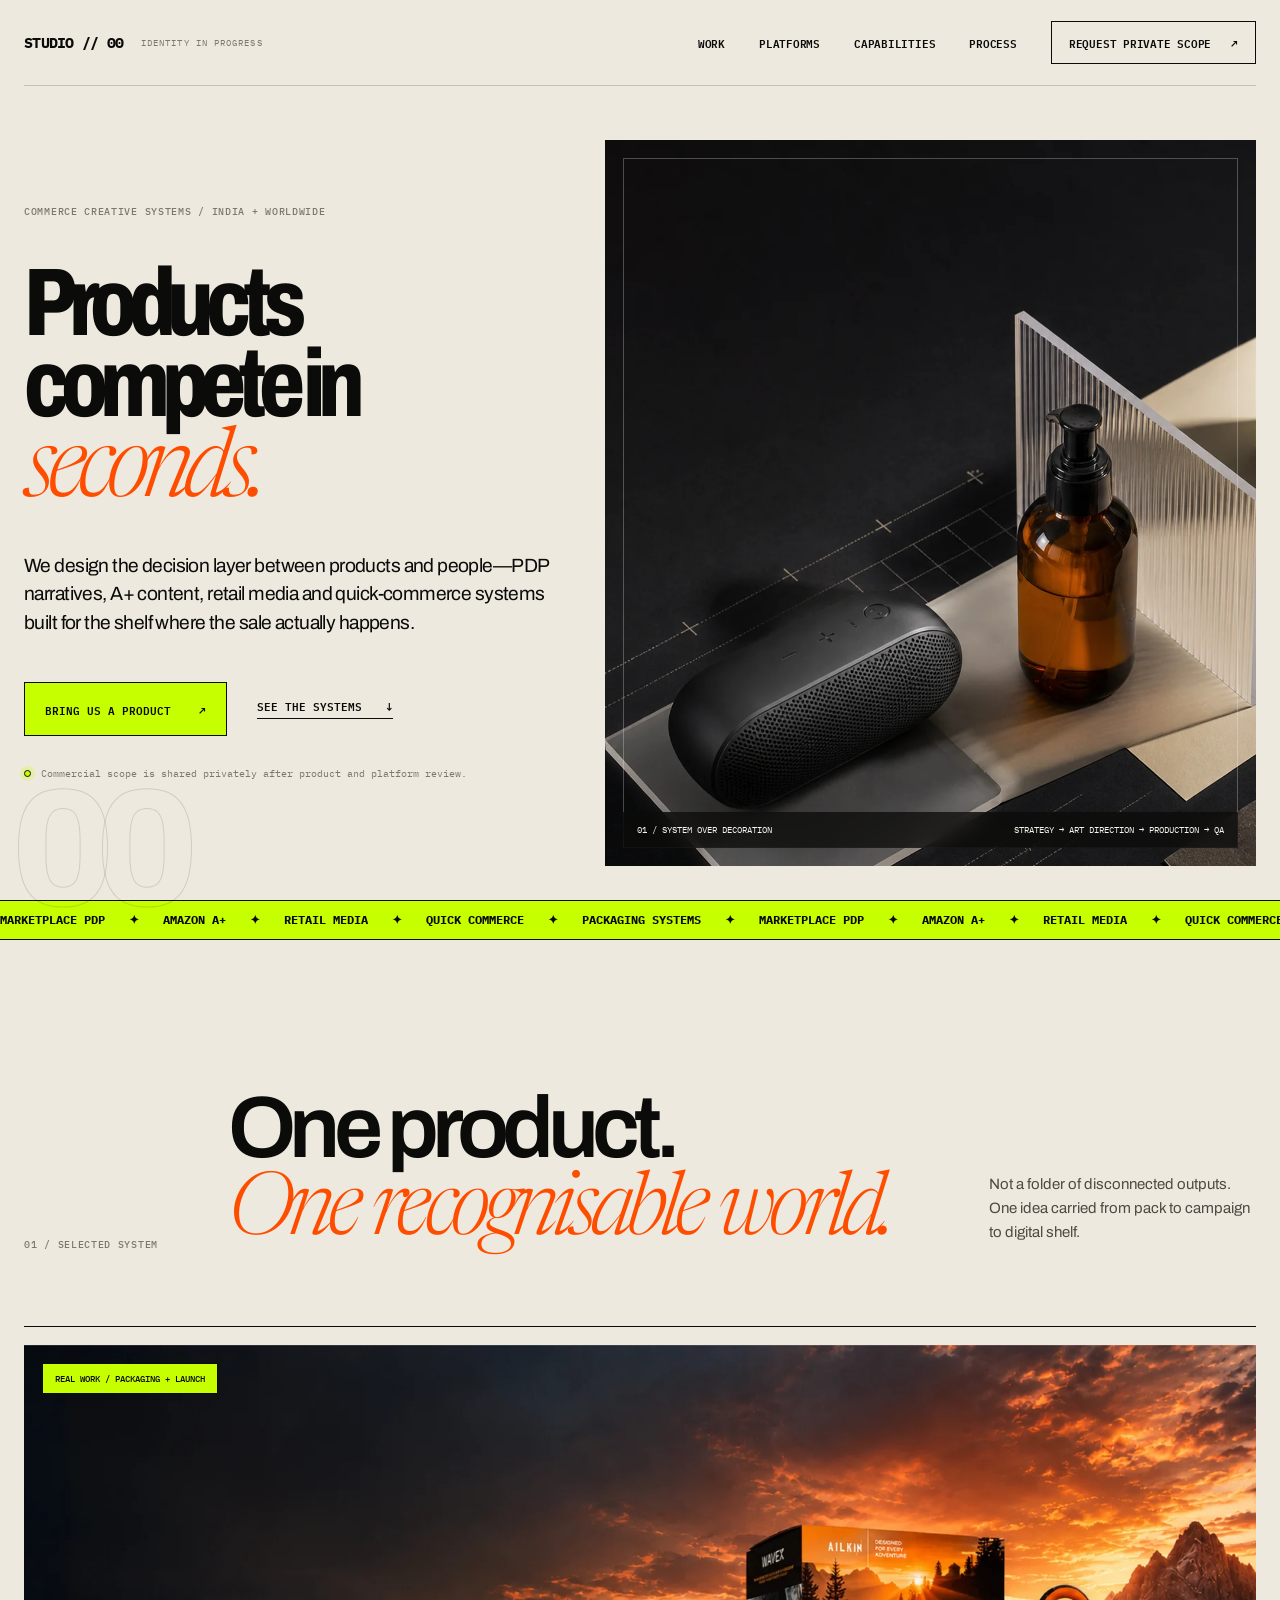
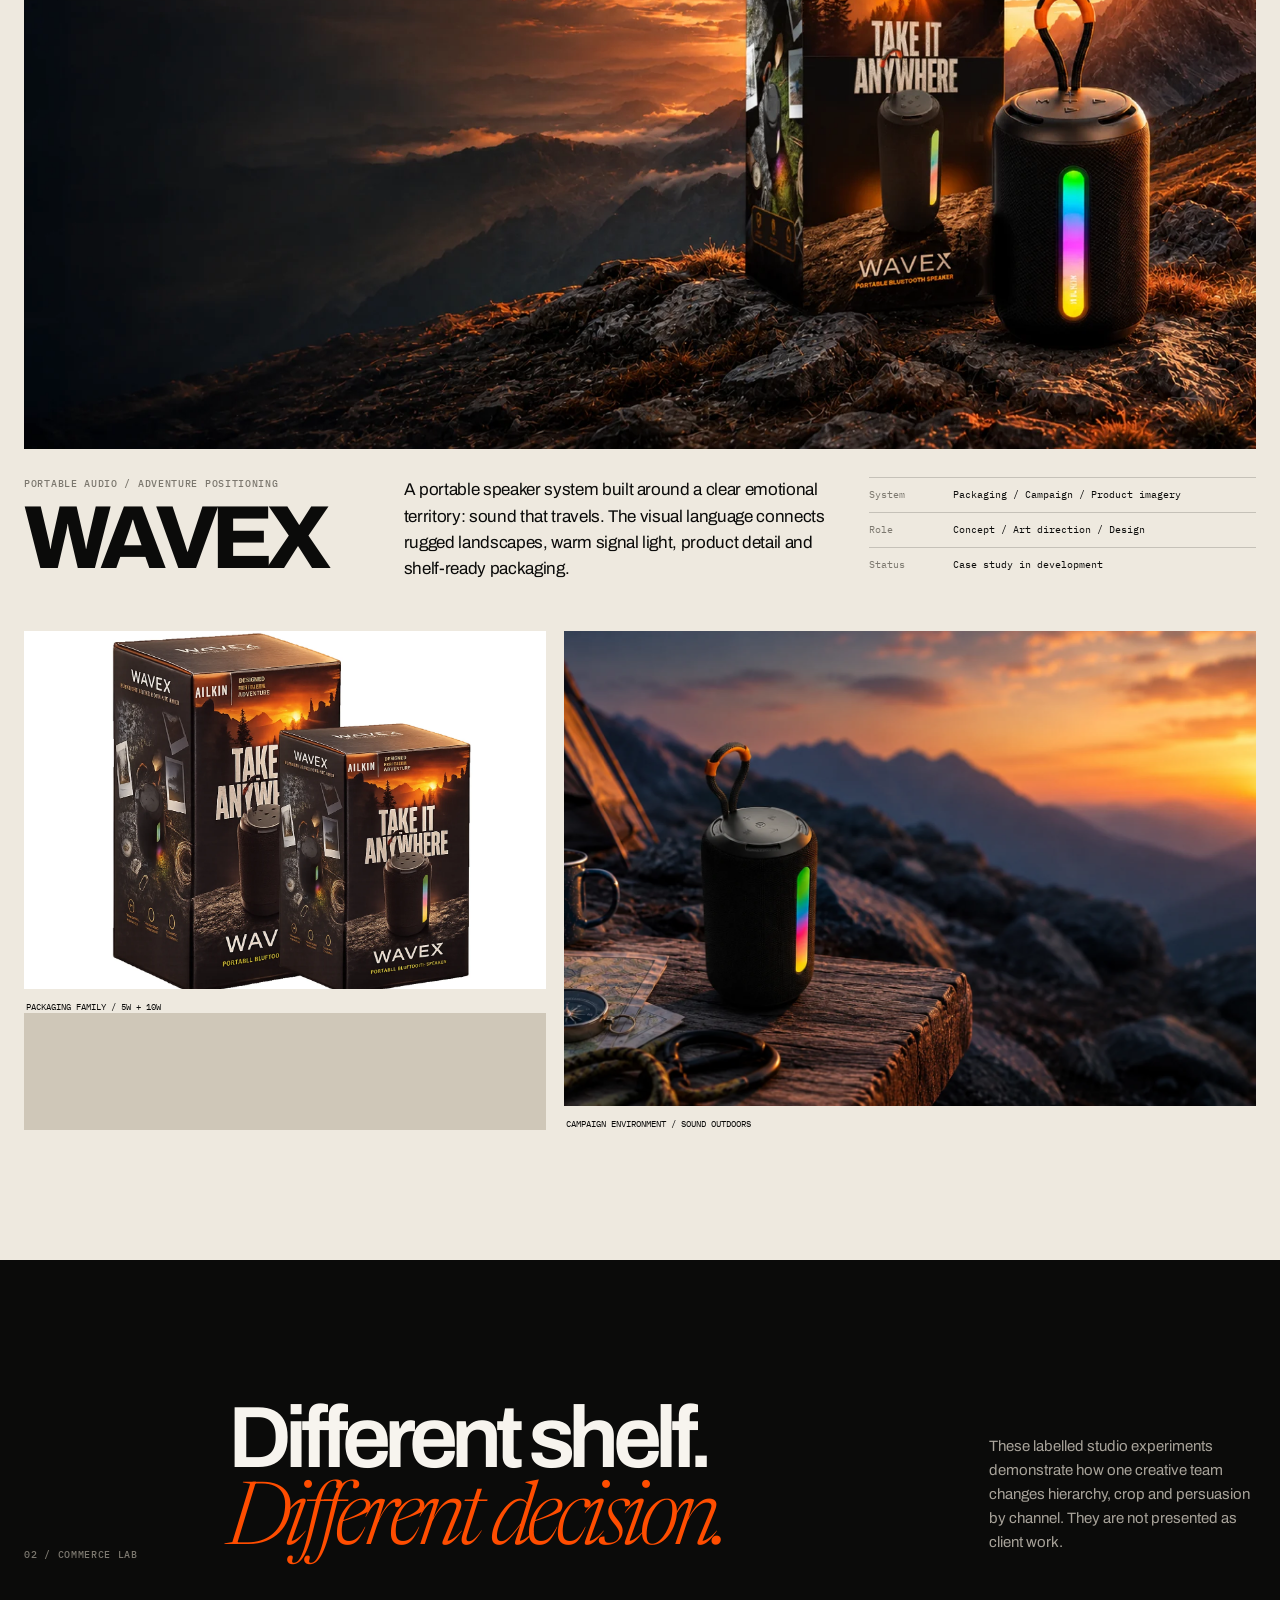
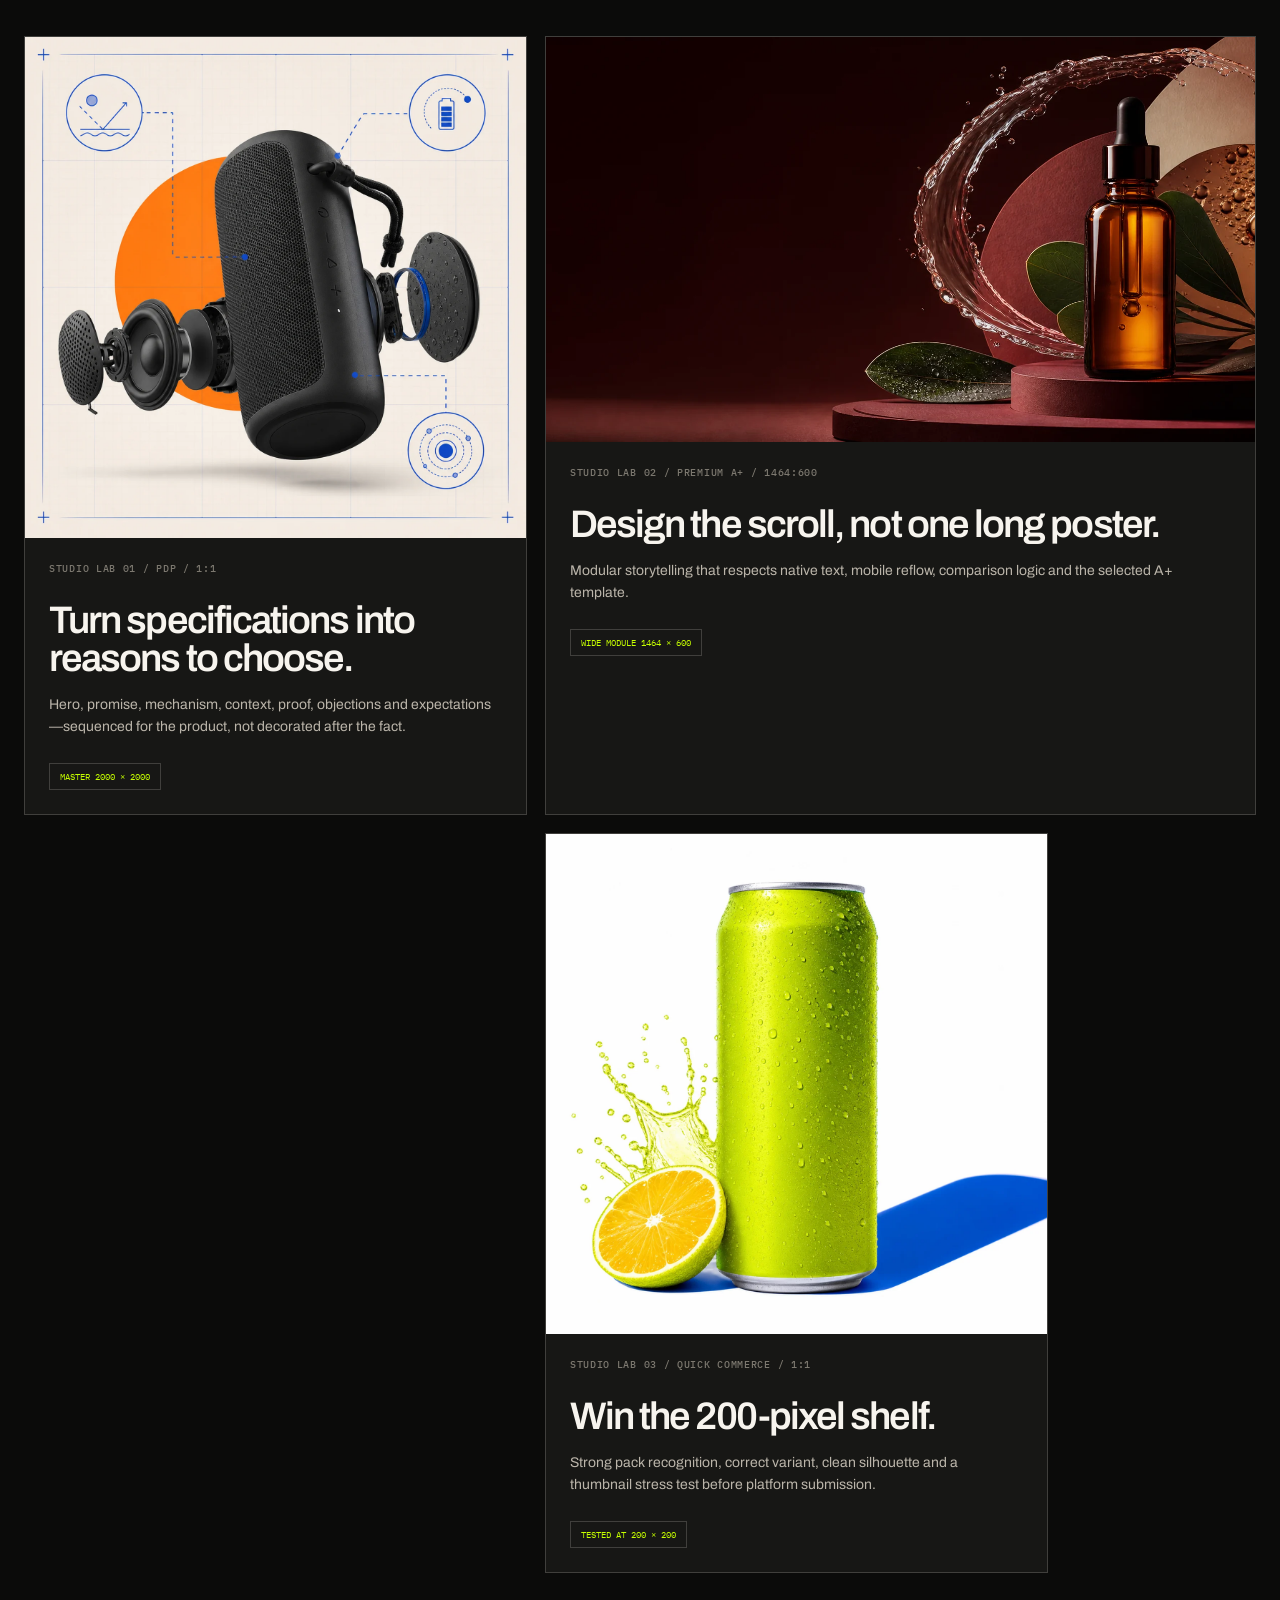
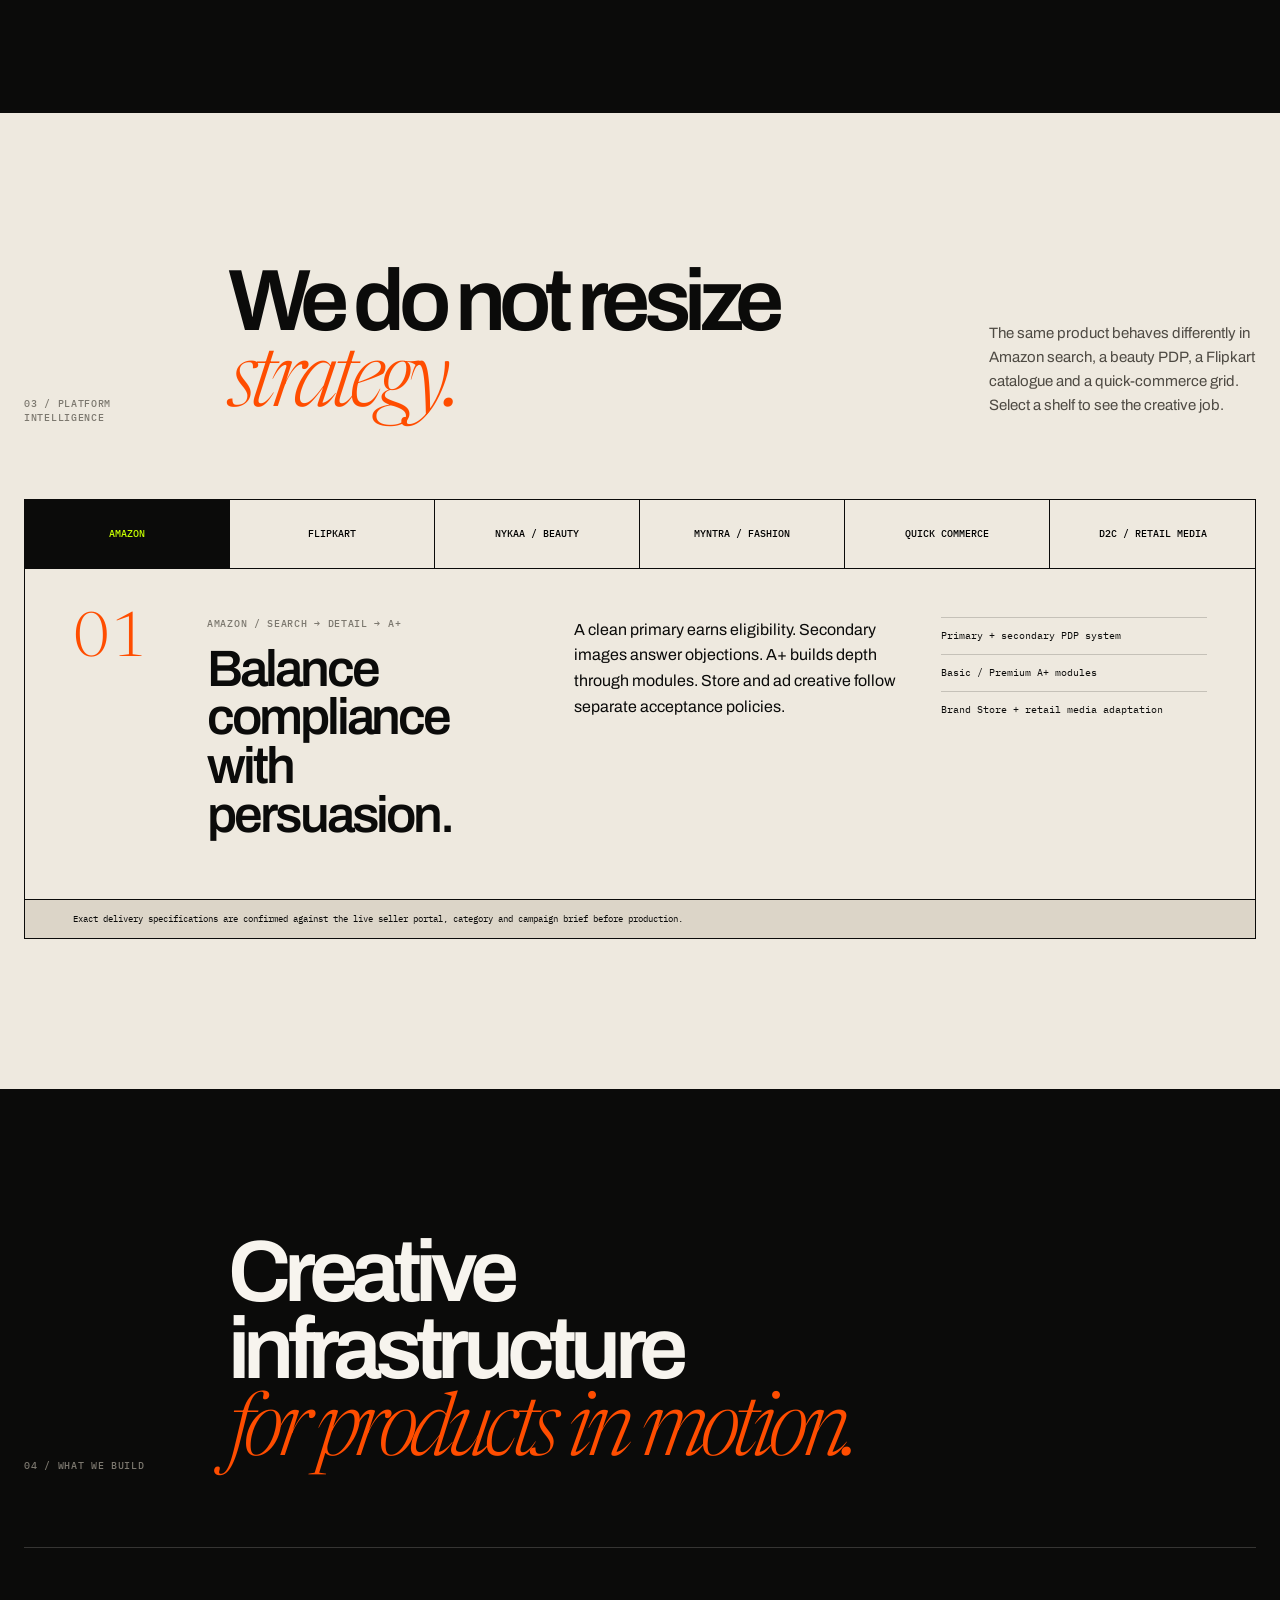
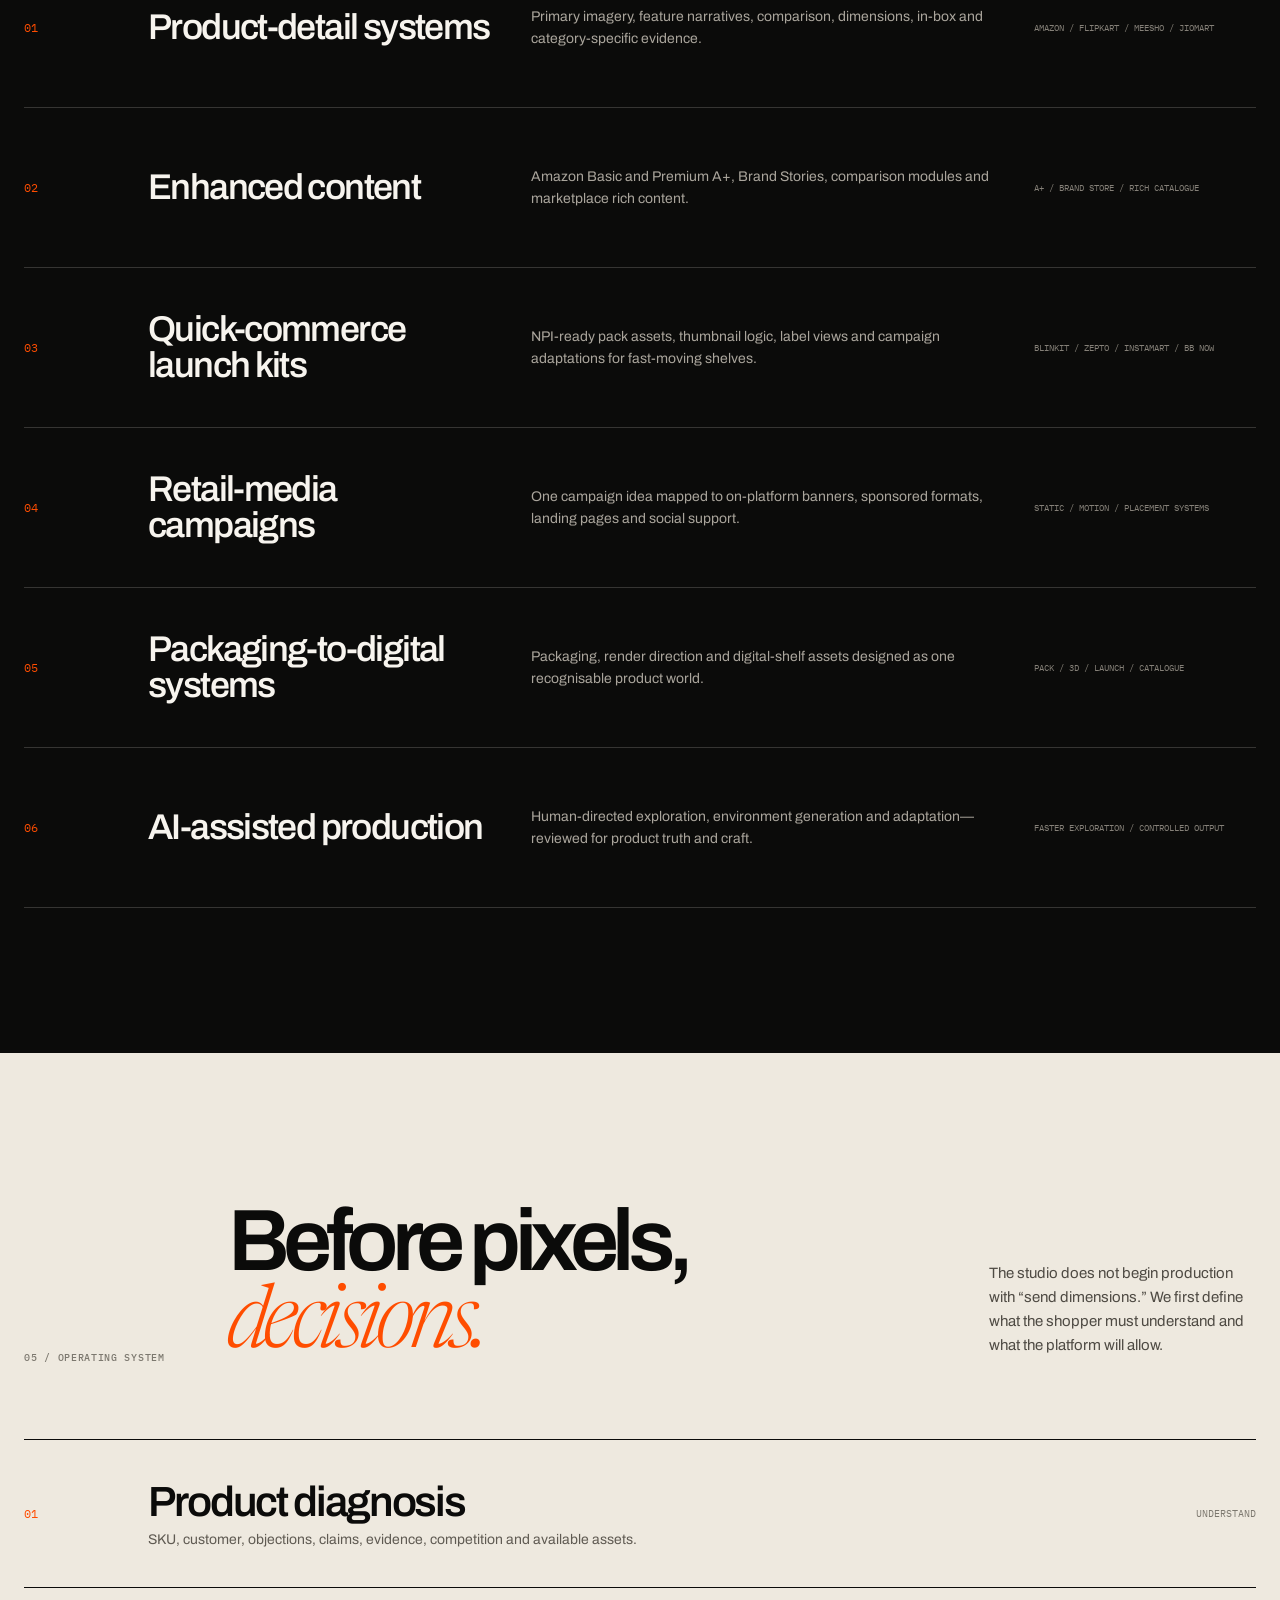
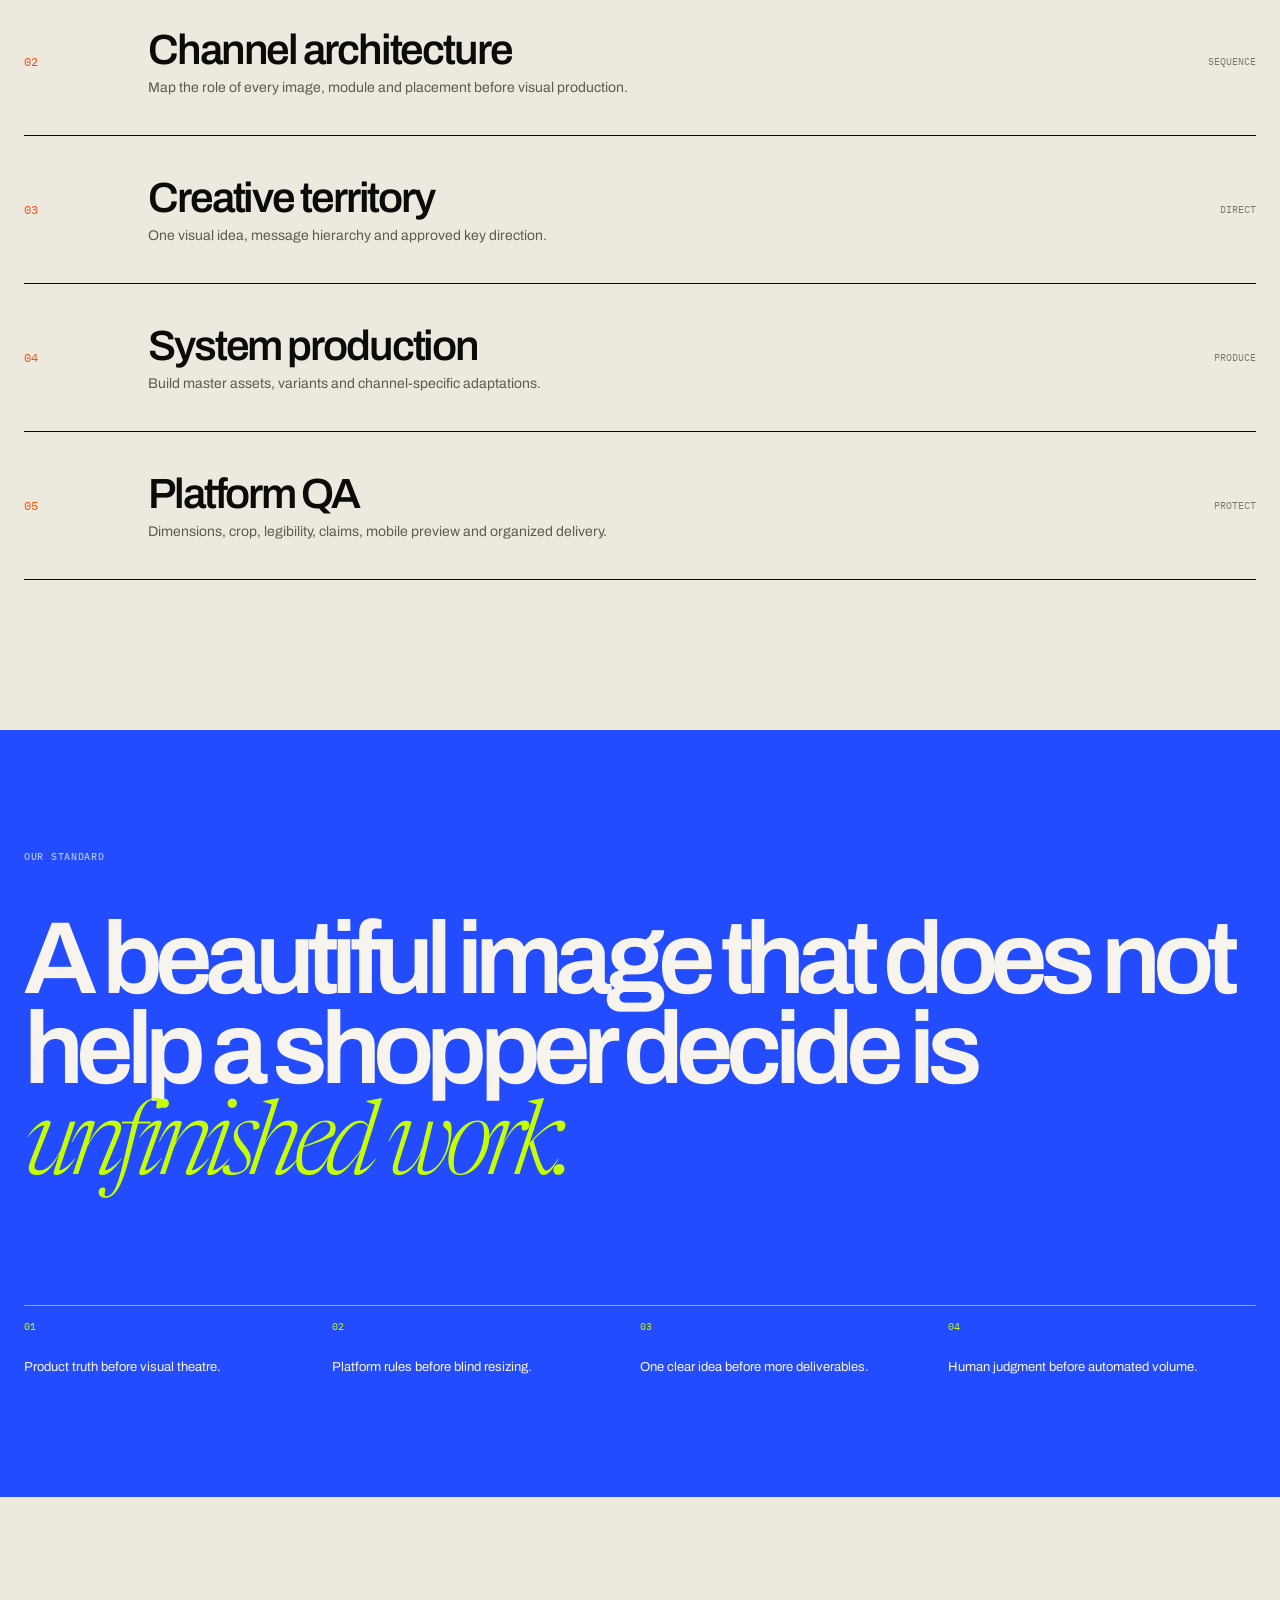
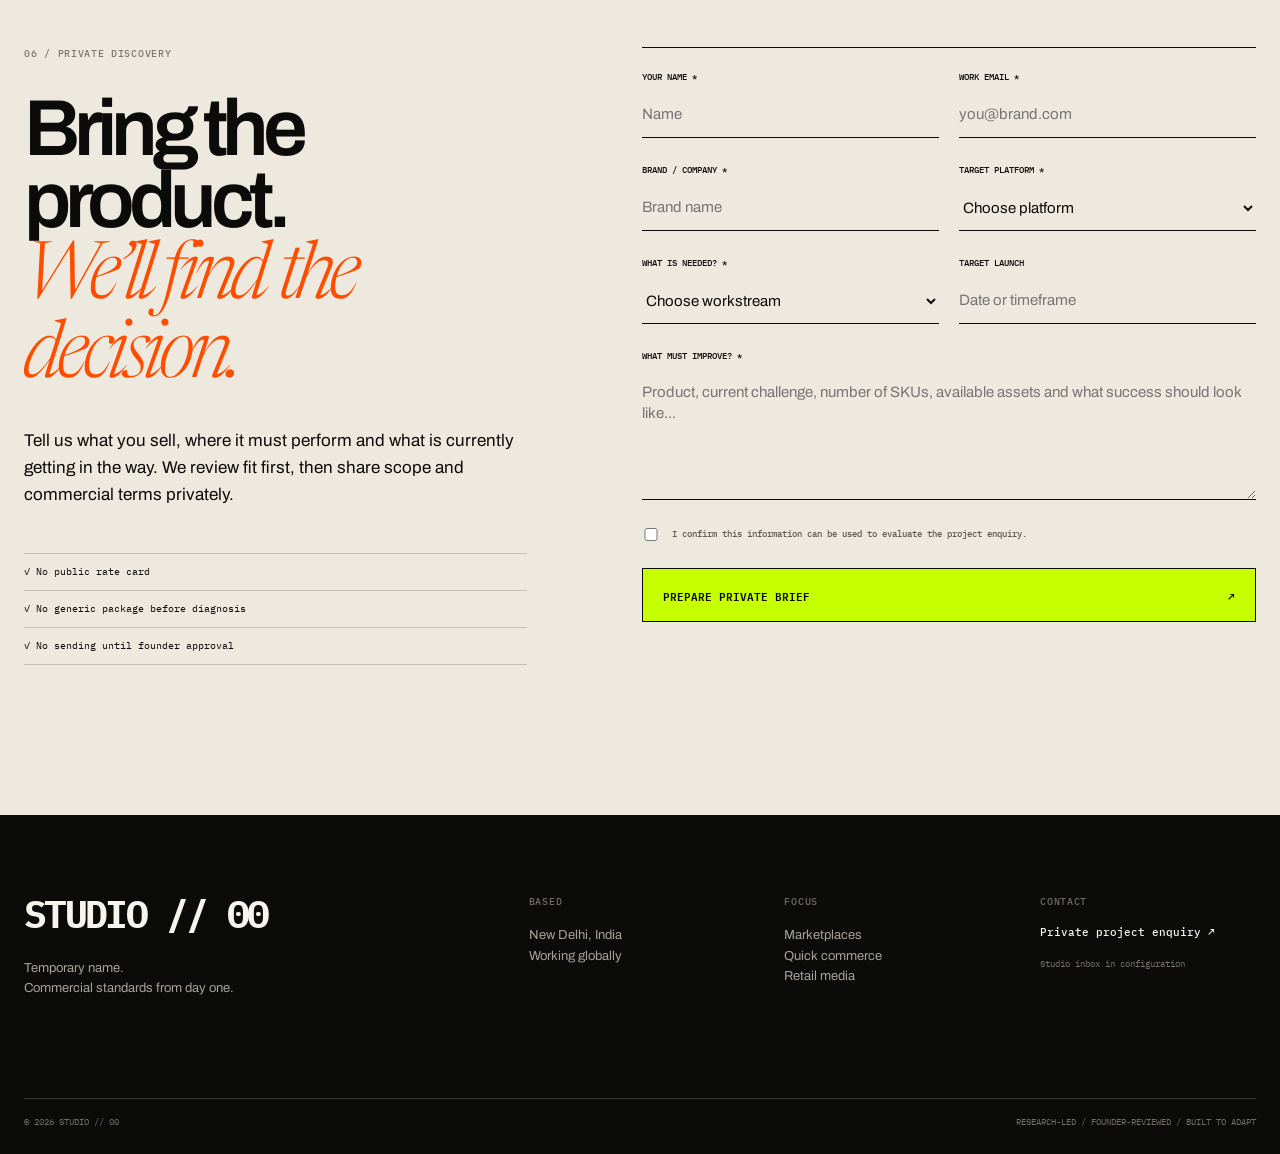
==== studio/index.html @ beda636c "Publish commerce creative studio website" ====
<!doctype html>
<html lang="en">
<head>
  <meta charset="utf-8">
  <meta name="viewport" content="width=device-width, initial-scale=1">
  <meta name="description" content="Commerce creative systems for marketplaces, enhanced content, retail media and quick commerce.">
  <meta name="theme-color" content="#0b0b0a">
  <title>STUDIO // 00 — Commerce Creative Systems</title>
  <link rel="preconnect" href="https://fonts.googleapis.com">
  <link rel="preconnect" href="https://fonts.gstatic.com" crossorigin>
  <link href="https://fonts.googleapis.com/css2?family=Archivo:wdth,wght@75..125,300..900&family=IBM+Plex+Mono:wght@400;500&family=Newsreader:opsz,wght@6..72,300;6..72,400&display=swap" rel="stylesheet">
  <link rel="stylesheet" href="styles.css">
</head>
<body>
  <div class="progress" aria-hidden="true"><span></span></div>

  <header class="site-header">
    <a class="wordmark" href="#top" aria-label="Studio home">
      <strong data-studio-name>STUDIO // 00</strong>
      <span>Identity in progress</span>
    </a>
    <button class="menu-button" type="button" aria-expanded="false" aria-controls="primary-nav">
      <span></span><span></span><span class="sr-only">Menu</span>
    </button>
    <nav id="primary-nav" aria-label="Primary navigation">
      <a href="#work">Work</a>
      <a href="#platforms">Platforms</a>
      <a href="#capabilities">Capabilities</a>
      <a href="#process">Process</a>
      <a class="nav-cta" href="#start">Request private scope <span>↗</span></a>
    </nav>
  </header>

  <main id="top">
    <section class="hero">
      <div class="hero-copy">
        <p class="micro-label">Commerce creative systems / India + worldwide</p>
        <h1>Products compete in <em>seconds.</em></h1>
        <p class="hero-deck">We design the decision layer between products and people—PDP narratives, A+ content, retail media and quick-commerce systems built for the shelf where the sale actually happens.</p>
        <div class="hero-actions">
          <a class="button button-signal" href="#start">Bring us a product <span>↗</span></a>
          <a class="text-link" href="#work">See the systems <span>↓</span></a>
        </div>
        <p class="confidential-note"><span></span> Commercial scope is shared privately after product and platform review.</p>
      </div>
      <figure class="hero-visual" data-slot="hero-system">
        <img src="assets/hero-system.webp" alt="An editorial arrangement of consumer products representing cross-platform commerce creative" width="1920" height="1228">
        <figcaption>
          <span>01 / System over decoration</span>
          <span>Strategy → Art direction → Production → QA</span>
        </figcaption>
      </figure>
      <div class="hero-index" aria-hidden="true">00</div>
    </section>

    <section class="signal-strip" aria-label="Studio capabilities">
      <div>
        <span>Marketplace PDP</span><i>✦</i><span>Amazon A+</span><i>✦</i><span>Retail media</span><i>✦</i><span>Quick commerce</span><i>✦</i><span>Packaging systems</span><i>✦</i>
        <span>Marketplace PDP</span><i>✦</i><span>Amazon A+</span><i>✦</i><span>Retail media</span><i>✦</i><span>Quick commerce</span><i>✦</i><span>Packaging systems</span><i>✦</i>
      </div>
    </section>

    <section id="work" class="section work-section">
      <div class="section-intro reveal">
        <p class="micro-label">01 / Selected system</p>
        <h2>One product.<br><em>One recognisable world.</em></h2>
        <p>Not a folder of disconnected outputs. One idea carried from pack to campaign to digital shelf.</p>
      </div>

      <article class="case-study reveal">
        <div class="case-lead">
          <img src="assets/wavex-campaign.webp" alt="WAVEX portable speaker campaign set in a dramatic outdoor landscape" width="1800" height="1013">
          <div class="case-badge">Real work / Packaging + launch</div>
        </div>
        <div class="case-copy">
          <div>
            <p class="micro-label">Portable audio / Adventure positioning</p>
            <h3>WAVEX</h3>
          </div>
          <p>A portable speaker system built around a clear emotional territory: sound that travels. The visual language connects rugged landscapes, warm signal light, product detail and shelf-ready packaging.</p>
          <dl>
            <div><dt>System</dt><dd>Packaging / Campaign / Product imagery</dd></div>
            <div><dt>Role</dt><dd>Concept / Art direction / Design</dd></div>
            <div><dt>Status</dt><dd>Case study in development</dd></div>
          </dl>
        </div>
        <div class="case-grid">
          <figure><img src="assets/wavex-packaging.webp" alt="Two WAVEX portable speaker packaging variants" width="1600" height="1155"><figcaption>Packaging family / 5W + 10W</figcaption></figure>
          <figure><img src="assets/wavex-lifestyle.webp" alt="WAVEX portable speaker in an outdoor evening setting" width="1800" height="1013"><figcaption>Campaign environment / sound outdoors</figcaption></figure>
        </div>
      </article>
    </section>

    <section class="lab-section">
      <div class="section-intro reveal">
        <p class="micro-label">02 / Commerce lab</p>
        <h2>Different shelf.<br><em>Different decision.</em></h2>
        <p>These labelled studio experiments demonstrate how one creative team changes hierarchy, crop and persuasion by channel. They are not presented as client work.</p>
      </div>
      <div class="lab-grid">
        <article class="lab-card lab-pdp reveal">
          <div class="lab-image"><img src="assets/pdp-speaker-square.webp" alt="Studio experiment showing a square technical PDP image for a portable speaker" width="1400" height="1400"></div>
          <div class="lab-copy">
            <p class="micro-label">Studio lab 01 / PDP / 1:1</p>
            <h3>Turn specifications into reasons to choose.</h3>
            <p>Hero, promise, mechanism, context, proof, objections and expectations—sequenced for the product, not decorated after the fact.</p>
            <span class="spec-chip">Master 2000 × 2000</span>
          </div>
        </article>
        <article class="lab-card lab-aplus reveal">
          <div class="lab-image"><img src="assets/aplus-beauty-wide.webp" alt="Studio experiment showing a wide beauty image for Amazon Premium A+ content" width="1952" height="800"></div>
          <div class="lab-copy">
            <p class="micro-label">Studio lab 02 / Premium A+ / 1464:600</p>
            <h3>Design the scroll, not one long poster.</h3>
            <p>Modular storytelling that respects native text, mobile reflow, comparison logic and the selected A+ template.</p>
            <span class="spec-chip">Wide module 1464 × 600</span>
          </div>
        </article>
        <article class="lab-card lab-qcom reveal">
          <div class="lab-image"><img src="assets/qcommerce-can-square.webp" alt="Studio experiment showing a highly legible quick-commerce beverage thumbnail" width="1400" height="1400"></div>
          <div class="lab-copy">
            <p class="micro-label">Studio lab 03 / Quick commerce / 1:1</p>
            <h3>Win the 200-pixel shelf.</h3>
            <p>Strong pack recognition, correct variant, clean silhouette and a thumbnail stress test before platform submission.</p>
            <span class="spec-chip">Tested at 200 × 200</span>
          </div>
        </article>
      </div>
    </section>

    <section id="platforms" class="platform-section section">
      <div class="section-intro reveal">
        <p class="micro-label">03 / Platform intelligence</p>
        <h2>We do not resize<br><em>strategy.</em></h2>
        <p>The same product behaves differently in Amazon search, a beauty PDP, a Flipkart catalogue and a quick-commerce grid. Select a shelf to see the creative job.</p>
      </div>
      <div class="platform-console reveal">
        <div class="platform-tabs" role="tablist" aria-label="Commerce platforms">
          <button class="active" type="button" role="tab" aria-selected="true" data-platform="amazon">Amazon</button>
          <button type="button" role="tab" aria-selected="false" data-platform="flipkart">Flipkart</button>
          <button type="button" role="tab" aria-selected="false" data-platform="beauty">Nykaa / Beauty</button>
          <button type="button" role="tab" aria-selected="false" data-platform="fashion">Myntra / Fashion</button>
          <button type="button" role="tab" aria-selected="false" data-platform="qcommerce">Quick commerce</button>
          <button type="button" role="tab" aria-selected="false" data-platform="dtc">D2C / Retail media</button>
        </div>
        <div class="platform-panel" role="tabpanel" tabindex="0">
          <p id="platform-index">01</p>
          <div>
            <p class="micro-label" id="platform-label">Amazon / Search → Detail → A+</p>
            <h3 id="platform-title">Balance compliance with persuasion.</h3>
          </div>
          <p id="platform-body">A clean primary earns eligibility. Secondary images answer objections. A+ builds depth through modules. Store and ad creative follow separate acceptance policies.</p>
          <ul id="platform-list">
            <li>Primary + secondary PDP system</li>
            <li>Basic / Premium A+ modules</li>
            <li>Brand Store + retail media adaptation</li>
          </ul>
        </div>
        <p class="verification-note">Exact delivery specifications are confirmed against the live seller portal, category and campaign brief before production.</p>
      </div>
    </section>

    <section id="capabilities" class="capability-section">
      <div class="section-intro light reveal">
        <p class="micro-label">04 / What we build</p>
        <h2>Creative infrastructure<br><em>for products in motion.</em></h2>
      </div>
      <div class="capability-list">
        <article class="reveal"><span>01</span><h3>Product-detail systems</h3><p>Primary imagery, feature narratives, comparison, dimensions, in-box and category-specific evidence.</p><small>Amazon / Flipkart / Meesho / JioMart</small></article>
        <article class="reveal"><span>02</span><h3>Enhanced content</h3><p>Amazon Basic and Premium A+, Brand Stories, comparison modules and marketplace rich content.</p><small>A+ / Brand Store / Rich catalogue</small></article>
        <article class="reveal"><span>03</span><h3>Quick-commerce launch kits</h3><p>NPI-ready pack assets, thumbnail logic, label views and campaign adaptations for fast-moving shelves.</p><small>Blinkit / Zepto / Instamart / BB Now</small></article>
        <article class="reveal"><span>04</span><h3>Retail-media campaigns</h3><p>One campaign idea mapped to on-platform banners, sponsored formats, landing pages and social support.</p><small>Static / Motion / Placement systems</small></article>
        <article class="reveal"><span>05</span><h3>Packaging-to-digital systems</h3><p>Packaging, render direction and digital-shelf assets designed as one recognisable product world.</p><small>Pack / 3D / Launch / Catalogue</small></article>
        <article class="reveal"><span>06</span><h3>AI-assisted production</h3><p>Human-directed exploration, environment generation and adaptation—reviewed for product truth and craft.</p><small>Faster exploration / Controlled output</small></article>
      </div>
    </section>

    <section id="process" class="process-section section">
      <div class="section-intro reveal">
        <p class="micro-label">05 / Operating system</p>
        <h2>Before pixels,<br><em>decisions.</em></h2>
        <p>The studio does not begin production with “send dimensions.” We first define what the shopper must understand and what the platform will allow.</p>
      </div>
      <ol class="process-list">
        <li class="reveal"><span>01</span><div><h3>Product diagnosis</h3><p>SKU, customer, objections, claims, evidence, competition and available assets.</p></div><b>Understand</b></li>
        <li class="reveal"><span>02</span><div><h3>Channel architecture</h3><p>Map the role of every image, module and placement before visual production.</p></div><b>Sequence</b></li>
        <li class="reveal"><span>03</span><div><h3>Creative territory</h3><p>One visual idea, message hierarchy and approved key direction.</p></div><b>Direct</b></li>
        <li class="reveal"><span>04</span><div><h3>System production</h3><p>Build master assets, variants and channel-specific adaptations.</p></div><b>Produce</b></li>
        <li class="reveal"><span>05</span><div><h3>Platform QA</h3><p>Dimensions, crop, legibility, claims, mobile preview and organized delivery.</p></div><b>Protect</b></li>
      </ol>
    </section>

    <section class="point-of-view">
      <p class="micro-label">Our standard</p>
      <blockquote>A beautiful image that does not help a shopper decide is <em>unfinished work.</em></blockquote>
      <div class="principles">
        <p><span>01</span> Product truth before visual theatre.</p>
        <p><span>02</span> Platform rules before blind resizing.</p>
        <p><span>03</span> One clear idea before more deliverables.</p>
        <p><span>04</span> Human judgment before automated volume.</p>
      </div>
    </section>

    <section id="start" class="start-section section">
      <div class="start-copy reveal">
        <p class="micro-label">06 / Private discovery</p>
        <h2>Bring the product.<br><em>We’ll find the decision.</em></h2>
        <p>Tell us what you sell, where it must perform and what is currently getting in the way. We review fit first, then share scope and commercial terms privately.</p>
        <div class="start-meta">
          <span>✓ No public rate card</span>
          <span>✓ No generic package before diagnosis</span>
          <span>✓ No sending until founder approval</span>
        </div>
      </div>
      <form id="project-form" class="project-form reveal">
        <div class="field-pair">
          <label>Your name *<input name="name" type="text" autocomplete="name" required placeholder="Name"></label>
          <label>Work email *<input name="email" type="email" autocomplete="email" required placeholder="you@brand.com"></label>
        </div>
        <div class="field-pair">
          <label>Brand / company *<input name="brand" type="text" required placeholder="Brand name"></label>
          <label>Target platform *
            <select name="platform" required>
              <option value="">Choose platform</option>
              <option>Amazon</option><option>Flipkart</option><option>Nykaa / Beauty</option><option>Myntra / Fashion</option><option>Quick commerce</option><option>D2C / Website</option><option>Multiple platforms</option><option>Not sure yet</option>
            </select>
          </label>
        </div>
        <div class="field-pair">
          <label>What is needed? *
            <select name="service" required>
              <option value="">Choose workstream</option>
              <option>PDP / listing images</option><option>Amazon A+ / rich content</option><option>Quick-commerce launch kit</option><option>Retail-media campaign</option><option>Packaging + digital launch</option><option>Creative audit</option><option>Not sure yet</option>
            </select>
          </label>
          <label>Target launch<input name="timeline" type="text" placeholder="Date or timeframe"></label>
        </div>
        <label>What must improve? *<textarea name="context" rows="5" required placeholder="Product, current challenge, number of SKUs, available assets and what success should look like..."></textarea></label>
        <label class="consent"><input name="consent" type="checkbox" required><span>I confirm this information can be used to evaluate the project enquiry.</span></label>
        <button class="button button-signal form-submit" type="submit">Prepare private brief <span>↗</span></button>
        <p id="form-status" role="status"></p>
      </form>
    </section>
  </main>

  <footer>
    <div class="footer-lead"><strong data-studio-name>STUDIO // 00</strong><p>Temporary name.<br>Commercial standards from day one.</p></div>
    <div><p class="micro-label">Based</p><p>New Delhi, India<br>Working globally</p></div>
    <div><p class="micro-label">Focus</p><p>Marketplaces<br>Quick commerce<br>Retail media</p></div>
    <div><p class="micro-label">Contact</p><a href="#start">Private project enquiry ↗</a><span id="footer-email">Studio inbox in configuration</span></div>
    <div class="footer-bottom"><span>© <span id="year"></span> <span data-studio-name>STUDIO // 00</span></span><span>Research-led / Founder-reviewed / Built to adapt</span></div>
  </footer>

  <dialog id="brief-dialog">
    <button class="dialog-close" type="button" aria-label="Close">×</button>
    <p class="micro-label">Project brief prepared</p>
    <h2>Your product now has a starting point.</h2>
    <p id="dialog-message"></p>
    <div class="dialog-actions">
      <button id="download-brief" class="button button-signal" type="button">Download brief</button>
      <button id="copy-brief" class="button button-quiet" type="button">Copy to clipboard</button>
    </div>
  </dialog>

  <script src="config.js"></script>
  <script src="app.js"></script>
</body>
</html>
---- studio/styles.css ----
:root {
  --ink: #0b0b0a;
  --paper: #eee9df;
  --paper-2: #dcd5c8;
  --white: #f7f4ee;
  --signal: #c6ff00;
  --orange: #ff4d00;
  --blue: #244cff;
  --muted: #7c786f;
  --line-dark: rgba(11, 11, 10, .18);
  --line-light: rgba(247, 244, 238, .18);
  --shell: min(1480px, calc(100vw - 48px));
  --sans: "Archivo", sans-serif;
  --serif: "Newsreader", serif;
  --mono: "IBM Plex Mono", monospace;
}

* { box-sizing: border-box; }
html { scroll-behavior: smooth; background: var(--ink); }
body { margin: 0; background: var(--paper); color: var(--ink); font-family: var(--sans); overflow-x: hidden; }
img { display: block; width: 100%; height: auto; }
a { color: inherit; }
button, input, select, textarea { font: inherit; }
.sr-only { position: absolute; width: 1px; height: 1px; padding: 0; margin: -1px; overflow: hidden; clip: rect(0,0,0,0); white-space: nowrap; border: 0; }
.progress { position: fixed; inset: 0 0 auto; height: 3px; z-index: 1000; pointer-events: none; }
.progress span { display: block; height: 100%; width: 0; background: var(--signal); }

.site-header { width: var(--shell); height: 86px; margin: 0 auto; display: flex; align-items: center; justify-content: space-between; border-bottom: 1px solid var(--line-dark); position: relative; z-index: 100; }
.wordmark { display: flex; gap: 18px; align-items: center; text-decoration: none; }
.wordmark strong { font: 750 15px/1 var(--mono); letter-spacing: -.05em; }
.wordmark span { color: var(--muted); font: 400 9px/1 var(--mono); letter-spacing: .12em; text-transform: uppercase; }
nav { display: flex; align-items: center; gap: 34px; }
nav a { text-decoration: none; text-transform: uppercase; font: 600 11px/1 var(--mono); letter-spacing: -.02em; }
nav a:not(.nav-cta) { position: relative; }
nav a:not(.nav-cta)::after { content: ""; position: absolute; left: 0; bottom: -7px; width: 100%; height: 1px; background: currentColor; transform: scaleX(0); transform-origin: right; transition: transform .3s ease; }
nav a:hover::after { transform: scaleX(1); transform-origin: left; }
.nav-cta { border: 1px solid var(--ink); padding: 15px 17px; display: flex; gap: 20px; align-items: center; transition: .25s ease; }
.nav-cta:hover { background: var(--ink); color: var(--signal); }
.menu-button { display: none; border: 0; background: none; width: 34px; padding: 5px 0; }
.menu-button span:not(.sr-only) { display: block; height: 1px; background: var(--ink); margin: 7px 0; }

.hero { width: var(--shell); min-height: calc(100svh - 86px); margin: 0 auto; padding: 54px 0 34px; display: grid; grid-template-columns: minmax(0, .92fr) minmax(450px, 1.08fr); gap: 26px; position: relative; }
.hero-copy { display: flex; flex-direction: column; align-items: flex-start; justify-content: center; padding: 20px 1vw 40px 0; position: relative; z-index: 2; }
.micro-label { margin: 0; color: var(--muted); font: 500 10px/1.4 var(--mono); letter-spacing: .07em; text-transform: uppercase; }
.hero h1 { max-width: 800px; margin: 44px 0 38px; font: 780 clamp(64px, 7.5vw, 126px)/.84 var(--sans); letter-spacing: -.085em; font-stretch: condensed; }
.hero h1 em, h2 em, blockquote em { font-family: var(--serif); font-weight: 300; color: var(--orange); }
.hero-deck { max-width: 690px; margin: 0; font: 400 clamp(17px, 1.5vw, 23px)/1.48 var(--sans); letter-spacing: -.03em; }
.hero-actions { display: flex; align-items: center; gap: 30px; margin-top: 45px; }
.button { min-height: 54px; border: 1px solid var(--ink); padding: 0 20px; display: inline-flex; justify-content: space-between; align-items: center; gap: 28px; text-decoration: none; cursor: pointer; font: 600 11px/1 var(--mono); text-transform: uppercase; transition: transform .2s ease, background .2s ease, color .2s ease; }
.button:hover { transform: translateY(-2px); }
.button-signal { background: var(--signal); color: var(--ink); }
.button-quiet { background: transparent; color: var(--white); border-color: var(--line-light); }
.text-link { display: inline-flex; gap: 24px; align-items: center; font: 600 11px/1 var(--mono); text-transform: uppercase; text-decoration: none; border-bottom: 1px solid var(--ink); padding-bottom: 7px; }
.confidential-note { margin: 30px 0 0; color: var(--muted); font: 400 10px/1.5 var(--mono); display: flex; gap: 10px; align-items: center; }
.confidential-note span { width: 7px; height: 7px; background: var(--signal); border: 1px solid var(--ink); border-radius: 50%; box-shadow: 0 0 0 4px rgba(198,255,0,.25); }
.hero-visual { margin: 0; min-height: 590px; align-self: stretch; position: relative; overflow: hidden; background: var(--ink); }
.hero-visual img { width: 100%; height: 100%; object-fit: cover; }
.hero-visual::before { content: ""; position: absolute; inset: 18px; border: 1px solid rgba(255,255,255,.26); z-index: 1; pointer-events: none; }
.hero-visual figcaption { position: absolute; inset: auto 18px 18px; z-index: 2; display: flex; justify-content: space-between; gap: 20px; color: var(--white); background: rgba(11,11,10,.76); backdrop-filter: blur(10px); padding: 12px 14px; font: 400 9px/1.3 var(--mono); text-transform: uppercase; }
.hero-index { position: absolute; left: -1vw; bottom: -4px; font: 800 13vw/.65 var(--sans); letter-spacing: -.12em; color: transparent; -webkit-text-stroke: 1px var(--line-dark); pointer-events: none; opacity: .7; }

.signal-strip { background: var(--signal); border-block: 1px solid var(--ink); overflow: hidden; padding: 13px 0; }
.signal-strip div { display: flex; width: max-content; animation: marquee 26s linear infinite; }
.signal-strip span, .signal-strip i { font: 650 12px/1 var(--mono); text-transform: uppercase; font-style: normal; white-space: nowrap; }
.signal-strip i { margin: 0 24px; }
@keyframes marquee { to { transform: translateX(-50%); } }

.section { width: var(--shell); margin: 0 auto; }
.work-section { padding: 150px 0 130px; }
.section-intro { display: grid; grid-template-columns: 170px minmax(0, 1.5fr) minmax(250px, .55fr); gap: 34px; align-items: end; margin-bottom: 74px; }
.section-intro h2 { margin: 0; font: 620 clamp(54px, 6.8vw, 112px)/.88 var(--sans); letter-spacing: -.075em; }
.section-intro > p:last-child { margin: 0 0 8px; font: 400 15px/1.6 var(--sans); color: #4e4a43; }
.case-study { border-top: 1px solid var(--ink); padding-top: 18px; }
.case-lead { position: relative; min-height: 55vw; max-height: 850px; overflow: hidden; background: var(--ink); }
.case-lead img { height: 100%; min-height: inherit; object-fit: cover; }
.case-badge { position: absolute; left: 18px; top: 18px; padding: 10px 12px; background: var(--signal); border: 1px solid var(--ink); font: 500 9px/1 var(--mono); text-transform: uppercase; }
.case-copy { display: grid; grid-template-columns: .8fr 1fr .9fr; gap: 36px; padding: 28px 0 48px; }
.case-copy h3 { margin: 12px 0 0; font: 770 clamp(52px, 7vw, 110px)/.8 var(--sans); letter-spacing: -.08em; }
.case-copy > p { margin: 0; font: 400 17px/1.55 var(--sans); letter-spacing: -.02em; }
.case-copy dl { margin: 0; }
.case-copy dl div { display: grid; grid-template-columns: 70px 1fr; gap: 14px; border-top: 1px solid var(--line-dark); padding: 10px 0; font: 400 10px/1.4 var(--mono); }
.case-copy dt { color: var(--muted); }
.case-copy dd { margin: 0; }
.case-grid { display: grid; grid-template-columns: .86fr 1.14fr; gap: 18px; }
.case-grid figure { margin: 0; background: #cfc7b8; overflow: hidden; }
.case-grid figure img { width: 100%; aspect-ratio: 16/11; object-fit: cover; }
.case-grid figure:nth-child(2) img { aspect-ratio: 16/11; }
.case-grid figcaption { padding: 12px 2px 0; background: var(--paper); font: 400 9px/1.3 var(--mono); text-transform: uppercase; }

.lab-section { padding: 140px max(24px, calc((100vw - min(1480px, calc(100vw - 48px))) / 2)); background: var(--ink); color: var(--white); }
.lab-section .section-intro > p:last-child, .capability-section .section-intro > p:last-child { color: #a8a39a; }
.lab-grid { display: grid; grid-template-columns: repeat(12, 1fr); gap: 18px; }
.lab-card { background: #171715; border: 1px solid var(--line-light); }
.lab-pdp { grid-column: span 5; }
.lab-aplus { grid-column: span 7; }
.lab-qcom { grid-column: 6 / span 5; }
.lab-image { overflow: hidden; background: #282825; }
.lab-image img { width: 100%; height: 100%; object-fit: cover; transition: transform .7s cubic-bezier(.2,.8,.2,1); }
.lab-card:hover .lab-image img { transform: scale(1.025); }
.lab-pdp .lab-image { aspect-ratio: 1; }
.lab-aplus .lab-image { aspect-ratio: 1.75; }
.lab-qcom .lab-image { aspect-ratio: 1; }
.lab-copy { padding: 24px; }
.lab-copy h3 { margin: 25px 0 16px; font: 590 clamp(28px, 3vw, 48px)/1 var(--sans); letter-spacing: -.05em; }
.lab-copy > p:not(.micro-label) { margin: 0 0 24px; color: #bbb5aa; font: 400 14px/1.6 var(--sans); max-width: 620px; }
.spec-chip { display: inline-block; border: 1px solid var(--line-light); padding: 8px 10px; color: var(--signal); font: 400 9px/1 var(--mono); text-transform: uppercase; }

.platform-section { padding: 150px 0; }
.platform-console { border: 1px solid var(--ink); }
.platform-tabs { display: grid; grid-template-columns: repeat(6, 1fr); border-bottom: 1px solid var(--ink); }
.platform-tabs button { min-height: 68px; padding: 12px; background: transparent; border: 0; border-right: 1px solid var(--ink); cursor: pointer; font: 500 10px/1.25 var(--mono); text-transform: uppercase; }
.platform-tabs button:last-child { border-right: 0; }
.platform-tabs button.active { background: var(--ink); color: var(--signal); }
.platform-panel { min-height: 330px; display: grid; grid-template-columns: 100px 1fr 1fr .8fr; gap: 34px; padding: 48px; align-items: start; }
.platform-panel > p:first-child { margin: 0; font: 300 62px/.8 var(--serif); color: var(--orange); }
.platform-panel h3 { margin: 14px 0 0; font: 580 clamp(34px, 4vw, 64px)/.95 var(--sans); letter-spacing: -.06em; }
#platform-body { margin: 0; font: 400 16px/1.6 var(--sans); }
#platform-list { margin: 0; padding: 0; list-style: none; }
#platform-list li { border-top: 1px solid var(--line-dark); padding: 11px 0; font: 400 10px/1.4 var(--mono); }
.verification-note { margin: 0; padding: 13px 48px; border-top: 1px solid var(--ink); background: var(--paper-2); font: 400 9px/1.4 var(--mono); }

.capability-section { background: var(--ink); color: var(--white); padding: 145px max(24px, calc((100vw - min(1480px, calc(100vw - 48px))) / 2)); }
.capability-list { border-top: 1px solid var(--line-light); }
.capability-list article { min-height: 160px; display: grid; grid-template-columns: 100px 1.05fr 1.4fr .65fr; gap: 24px; align-items: center; border-bottom: 1px solid var(--line-light); transition: color .25s ease, background .25s ease; }
.capability-list article:hover { color: var(--signal); background: rgba(255,255,255,.025); }
.capability-list article > span { font: 400 12px/1 var(--mono); color: var(--orange); }
.capability-list h3 { margin: 0; font: 560 clamp(26px, 2.8vw, 44px)/1 var(--sans); letter-spacing: -.045em; }
.capability-list p { margin: 0; color: #aaa59c; font: 400 14px/1.55 var(--sans); max-width: 620px; }
.capability-list small { color: #858078; font: 400 9px/1.5 var(--mono); text-transform: uppercase; }

.process-section { padding: 150px 0; }
.process-list { margin: 0; padding: 0; list-style: none; border-top: 1px solid var(--ink); }
.process-list li { display: grid; grid-template-columns: 100px 1fr 130px; gap: 24px; align-items: center; min-height: 148px; border-bottom: 1px solid var(--ink); }
.process-list > li > span { color: var(--orange); font: 400 12px/1 var(--mono); }
.process-list h3 { margin: 0 0 9px; font: 580 clamp(28px, 3.3vw, 50px)/1 var(--sans); letter-spacing: -.05em; }
.process-list p { margin: 0; color: #5f5a52; font-size: 14px; }
.process-list b { justify-self: end; color: var(--muted); font: 400 10px/1 var(--mono); text-transform: uppercase; }

.point-of-view { background: var(--blue); color: var(--white); padding: 120px max(24px, calc((100vw - min(1480px, calc(100vw - 48px))) / 2)); }
.point-of-view .micro-label { color: rgba(255,255,255,.65); }
.point-of-view blockquote { max-width: 1250px; margin: 50px 0 110px; font: 610 clamp(56px, 8vw, 128px)/.88 var(--sans); letter-spacing: -.075em; }
.point-of-view blockquote em { color: var(--signal); }
.principles { display: grid; grid-template-columns: repeat(4, 1fr); border-top: 1px solid rgba(255,255,255,.45); }
.principles p { margin: 0; padding: 16px 22px 0 0; font: 400 13px/1.5 var(--sans); }
.principles span { display: block; margin-bottom: 26px; color: var(--signal); font: 400 10px/1 var(--mono); }

.start-section { padding: 150px 0; display: grid; grid-template-columns: .9fr 1.1fr; gap: 9vw; align-items: start; }
.start-copy { position: sticky; top: 40px; }
.start-copy h2 { margin: 32px 0; font: 620 clamp(52px, 6.2vw, 98px)/.9 var(--sans); letter-spacing: -.075em; }
.start-copy > p:not(.micro-label) { margin: 0; max-width: 650px; font: 400 17px/1.6 var(--sans); }
.start-meta { display: grid; margin-top: 45px; border-top: 1px solid var(--line-dark); }
.start-meta span { padding: 11px 0; border-bottom: 1px solid var(--line-dark); font: 400 10px/1.4 var(--mono); }
.project-form { display: grid; gap: 27px; border-top: 1px solid var(--ink); padding-top: 24px; }
.field-pair { display: grid; grid-template-columns: 1fr 1fr; gap: 20px; }
.project-form label { display: grid; gap: 9px; font: 500 9px/1.2 var(--mono); text-transform: uppercase; }
.project-form input:not([type="checkbox"]), .project-form select, .project-form textarea { width: 100%; border: 0; border-bottom: 1px solid var(--ink); background: transparent; border-radius: 0; padding: 12px 0; color: var(--ink); outline: none; font: 400 15px/1.4 var(--sans); text-transform: none; }
.project-form input:focus, .project-form select:focus, .project-form textarea:focus { border-bottom-color: var(--orange); }
.project-form textarea { resize: vertical; }
.consent { grid-template-columns: 18px 1fr !important; gap: 12px !important; align-items: start; color: #5f5a52; text-transform: none !important; line-height: 1.5 !important; }
.consent input { margin: 1px 0 0; accent-color: var(--ink); }
.form-submit { width: 100%; }
#form-status { min-height: 16px; margin: -12px 0 0; font: 400 9px/1.4 var(--mono); }

footer { background: var(--ink); color: var(--white); padding: 80px max(24px, calc((100vw - min(1480px, calc(100vw - 48px))) / 2)) 28px; display: grid; grid-template-columns: 1.4fr repeat(3, .65fr); gap: 40px; }
footer p { margin: 0; font: 400 13px/1.55 var(--sans); color: #a7a198; }
.footer-lead strong { font: 650 clamp(26px, 3vw, 46px)/1 var(--mono); letter-spacing: -.07em; }
.footer-lead p { margin-top: 24px; }
footer .micro-label { margin-bottom: 16px; color: #6f6b65; }
footer a { display: block; margin-bottom: 13px; text-decoration: none; font: 500 11px/1.3 var(--mono); }
footer > div > span:not(.footer-bottom span) { color: #77736c; font: 400 9px/1.4 var(--mono); }
.footer-bottom { grid-column: 1 / -1; margin-top: 60px; padding-top: 18px; border-top: 1px solid var(--line-light); display: flex; justify-content: space-between; color: #736f68; font: 400 9px/1 var(--mono); text-transform: uppercase; }

dialog { width: min(650px, calc(100vw - 32px)); background: var(--ink); color: var(--white); border: 1px solid var(--signal); padding: 42px; }
dialog::backdrop { background: rgba(0,0,0,.78); backdrop-filter: blur(7px); }
dialog h2 { margin: 26px 0 18px; font: 580 clamp(36px, 5vw, 60px)/.95 var(--sans); letter-spacing: -.05em; }
dialog > p:not(.micro-label) { color: #b7b1a8; line-height: 1.6; }
.dialog-close { position: absolute; right: 18px; top: 12px; color: var(--white); border: 0; background: none; font-size: 28px; cursor: pointer; }
.dialog-actions { display: flex; gap: 12px; margin-top: 32px; }

.reveal { opacity: 1; transform: none; }
.motion-ready .reveal { opacity: 0; transform: translateY(28px); transition: opacity .72s ease, transform .72s cubic-bezier(.2,.8,.2,1); }
.motion-ready .reveal.visible { opacity: 1; transform: none; }

@media (max-width: 1080px) {
  :root { --shell: min(100% - 32px, 1480px); }
  .site-header { height: 74px; }
  .menu-button { display: block; }
  nav { display: none; position: absolute; top: 73px; left: 0; right: 0; background: var(--paper); border-bottom: 1px solid var(--ink); padding: 22px; flex-direction: column; align-items: stretch; gap: 0; }
  nav.open { display: flex; }
  nav a { padding: 15px 0; }
  .nav-cta { margin-top: 10px; padding-inline: 15px; }
  .hero { min-height: auto; grid-template-columns: 1fr; padding-top: 44px; }
  .hero-copy { min-height: 670px; }
  .hero h1 { max-width: 900px; }
  .hero-visual { min-height: 620px; }
  .section-intro { grid-template-columns: 130px 1fr; }
  .section-intro > p:last-child { grid-column: 2; }
  .case-copy { grid-template-columns: .8fr 1.2fr; }
  .case-copy dl { grid-column: 1 / -1; display: grid; grid-template-columns: repeat(3, 1fr); gap: 16px; }
  .case-copy dl div { grid-template-columns: 1fr; }
  .platform-tabs { grid-template-columns: repeat(3, 1fr); }
  .platform-tabs button:nth-child(3) { border-right: 0; }
  .platform-tabs button:nth-child(-n+3) { border-bottom: 1px solid var(--ink); }
  .platform-panel { grid-template-columns: 70px 1fr 1fr; }
  #platform-list { grid-column: 2 / -1; }
  .capability-list article { grid-template-columns: 70px 1fr 1.1fr; }
  .capability-list small { grid-column: 2; padding-bottom: 20px; }
  .start-section { gap: 5vw; }
}

@media (max-width: 760px) {
  :root { --shell: calc(100vw - 24px); }
  .wordmark span { display: none; }
  .hero { padding-top: 30px; gap: 10px; }
  .hero-copy { min-height: 650px; padding-right: 0; }
  .hero h1 { margin: 34px 0 30px; font-size: clamp(58px, 18vw, 92px); line-height: .86; }
  .hero-deck { font-size: 16px; }
  .hero-actions { align-items: stretch; flex-direction: column; gap: 22px; }
  .button { min-height: 52px; }
  .hero-visual { min-height: 470px; }
  .hero-visual img { object-position: 65% center; }
  .hero-visual figcaption span:last-child { display: none; }
  .hero-index { display: none; }
  .section-intro { grid-template-columns: 1fr; gap: 24px; margin-bottom: 48px; }
  .section-intro > p:last-child { grid-column: 1; }
  .section-intro h2 { font-size: clamp(48px, 14vw, 74px); }
  .work-section, .platform-section, .process-section { padding: 100px 0; }
  .lab-section, .capability-section { padding-block: 100px; }
  .case-lead { min-height: 72vw; }
  .case-copy { grid-template-columns: 1fr; gap: 25px; }
  .case-copy dl { grid-column: 1; grid-template-columns: 1fr; }
  .case-grid { grid-template-columns: 1fr; }
  .lab-grid { grid-template-columns: 1fr; }
  .lab-pdp, .lab-aplus, .lab-qcom { grid-column: auto; }
  .lab-aplus .lab-image { aspect-ratio: 1.45; }
  .lab-aplus .lab-image img { object-position: 70% center; }
  .platform-tabs { display: flex; overflow-x: auto; }
  .platform-tabs button { flex: 0 0 145px; border-bottom: 0 !important; }
  .platform-panel { grid-template-columns: 1fr; padding: 28px 20px; }
  #platform-list { grid-column: 1; }
  .verification-note { padding: 13px 20px; }
  .capability-list article { grid-template-columns: 48px 1fr; padding: 24px 0; }
  .capability-list p, .capability-list small { grid-column: 2; }
  .process-list li { grid-template-columns: 46px 1fr; padding: 26px 0; }
  .process-list b { display: none; }
  .point-of-view { padding-block: 90px; }
  .point-of-view blockquote { margin-bottom: 75px; font-size: clamp(52px, 14vw, 78px); }
  .principles { grid-template-columns: 1fr 1fr; gap: 30px 10px; }
  .start-section { padding: 100px 0; grid-template-columns: 1fr; gap: 75px; }
  .start-copy { position: static; }
  .field-pair { grid-template-columns: 1fr; }
  footer { grid-template-columns: 1fr 1fr; }
  .footer-lead { grid-column: 1 / -1; margin-bottom: 24px; }
  .footer-bottom { flex-direction: column; gap: 12px; line-height: 1.4; }
  .dialog-actions { flex-direction: column; }
}

@media (prefers-reduced-motion: reduce) {
  html { scroll-behavior: auto; }
  *, *::before, *::after { animation-duration: .01ms !important; animation-iteration-count: 1 !important; transition-duration: .01ms !important; }
  .motion-ready .reveal { opacity: 1; transform: none; }
}
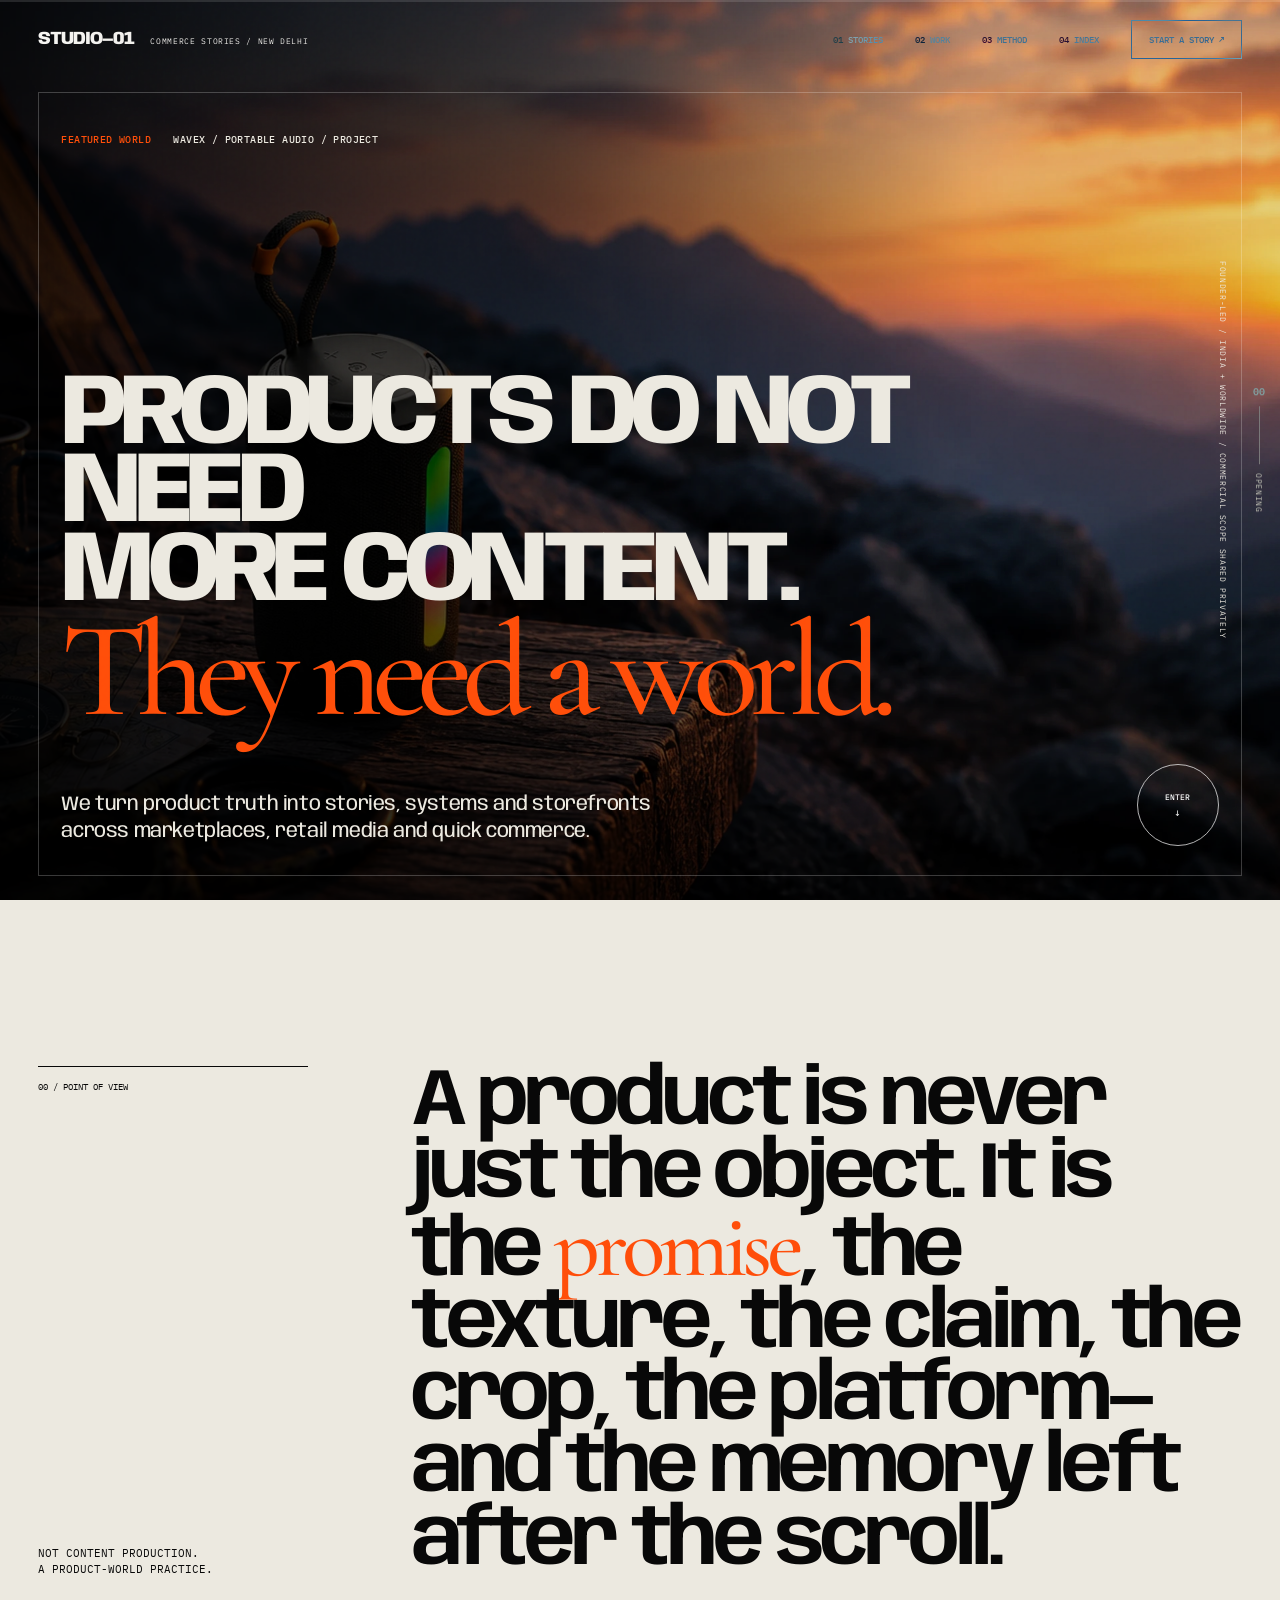
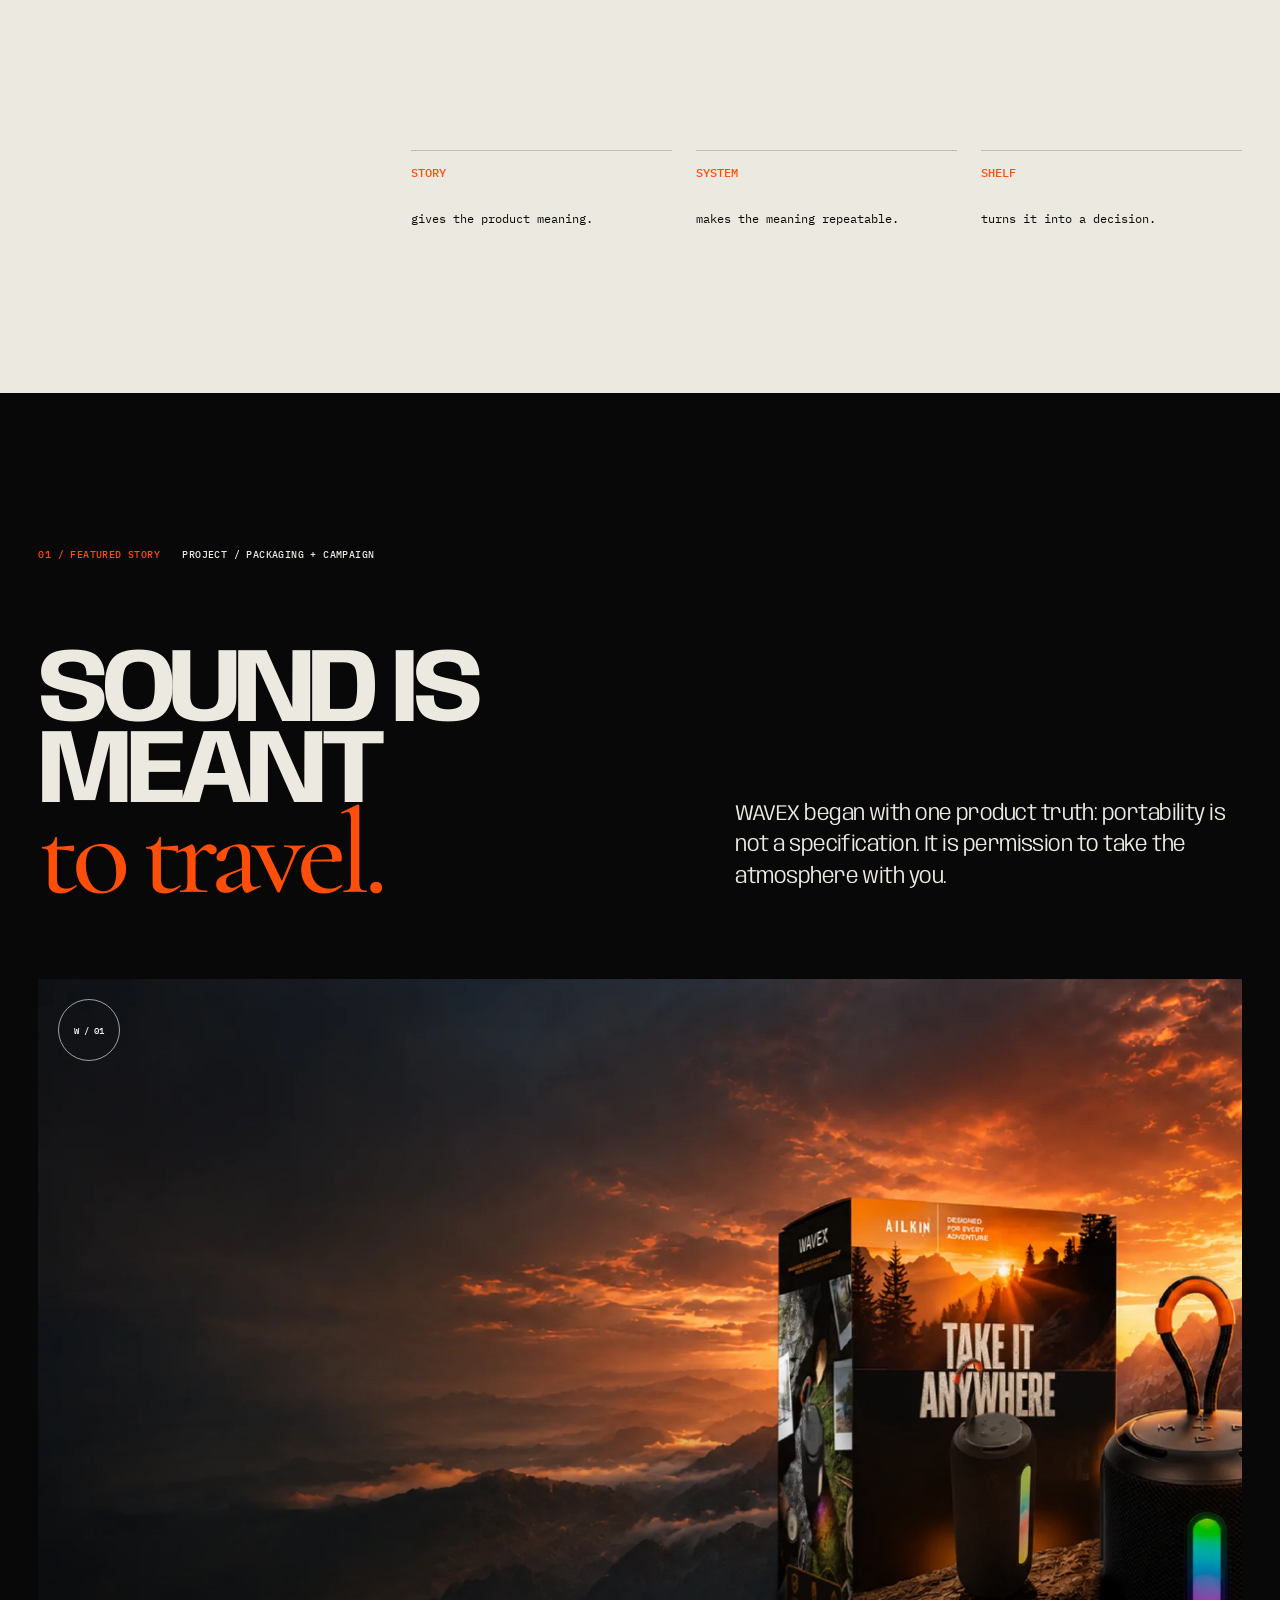
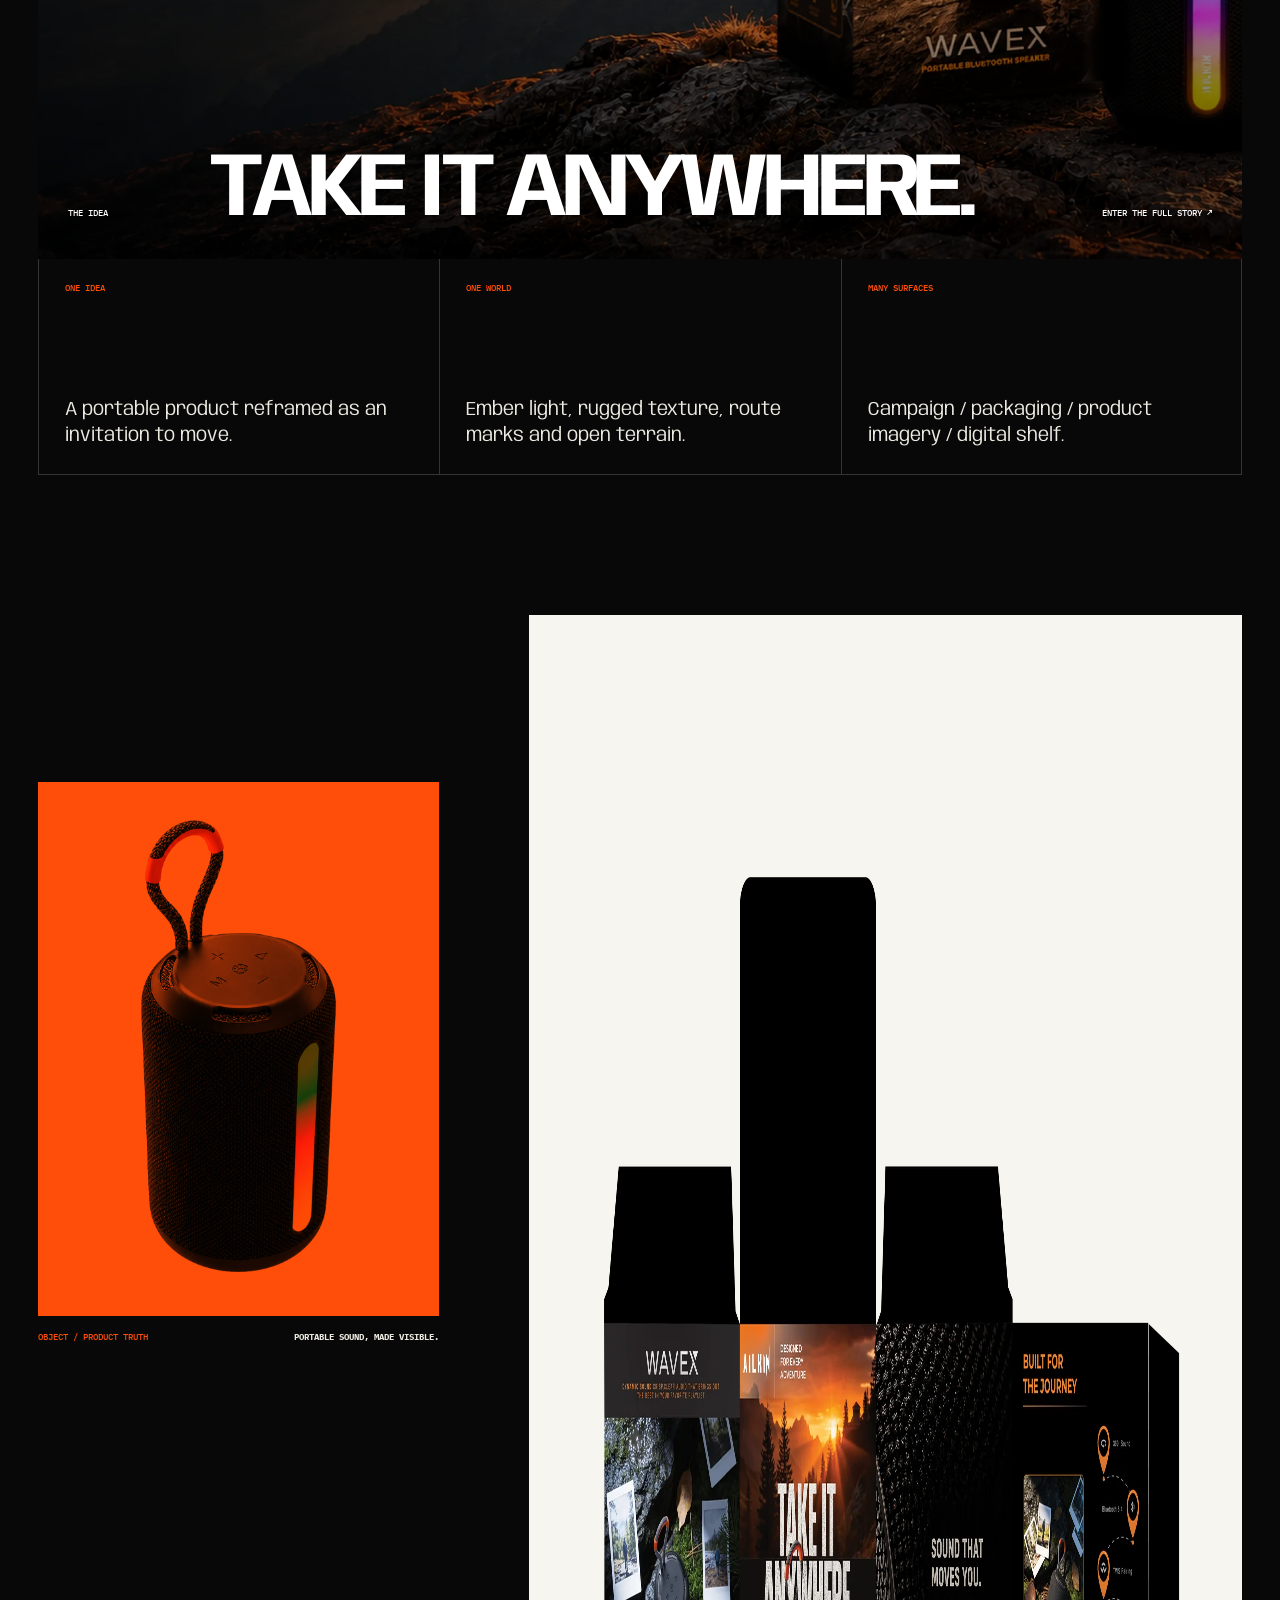
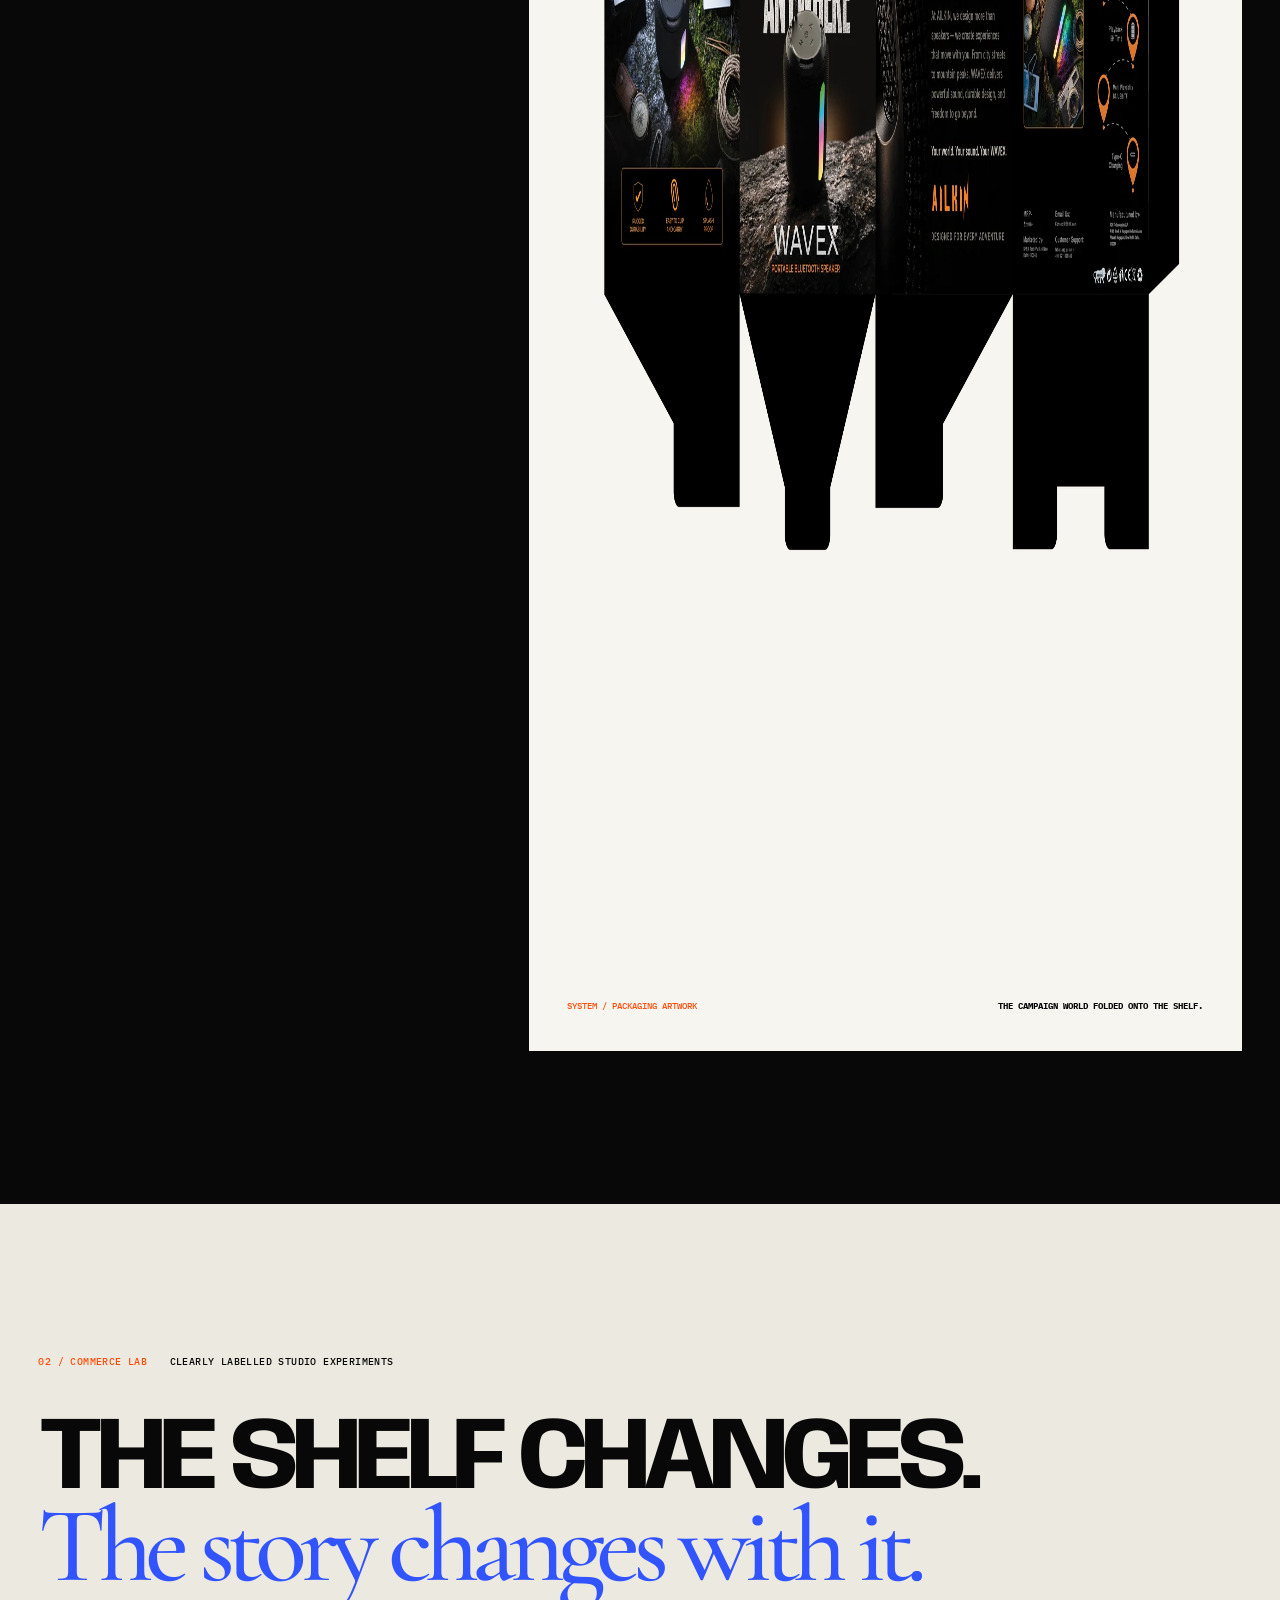
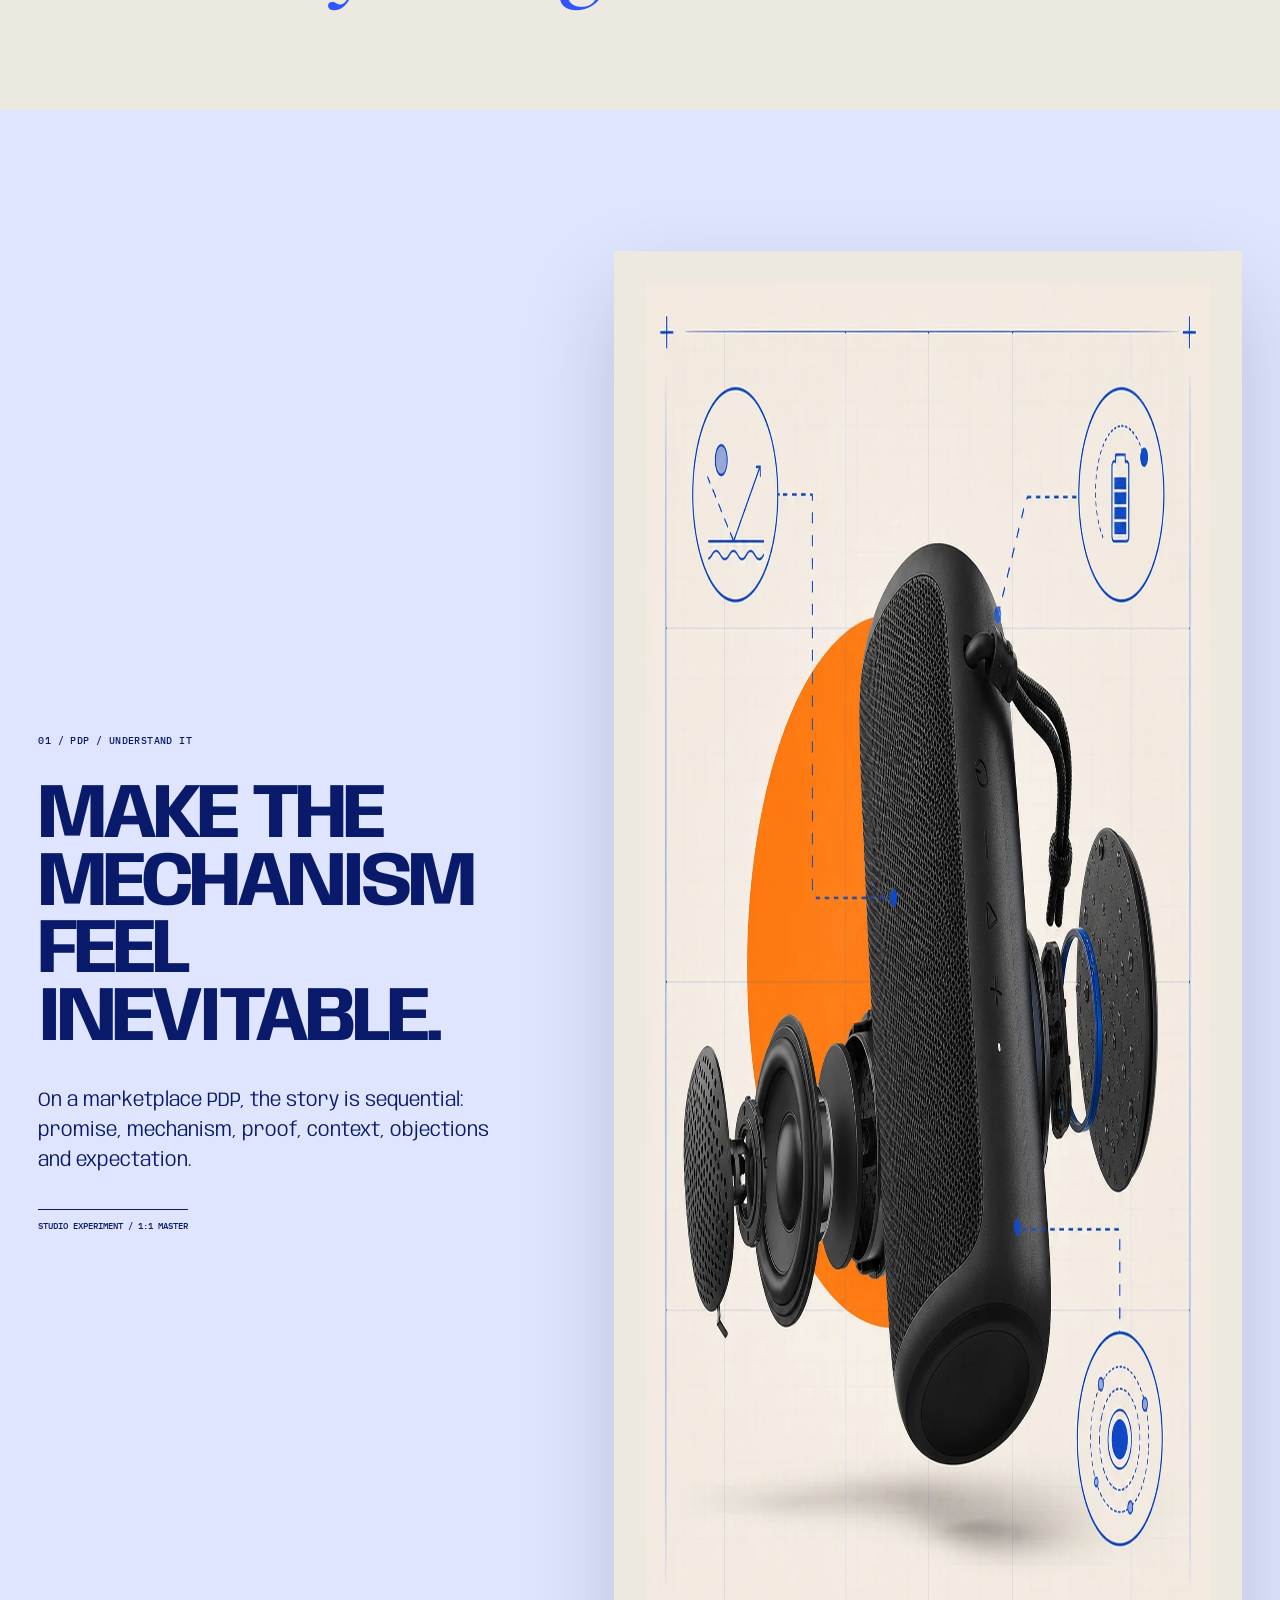
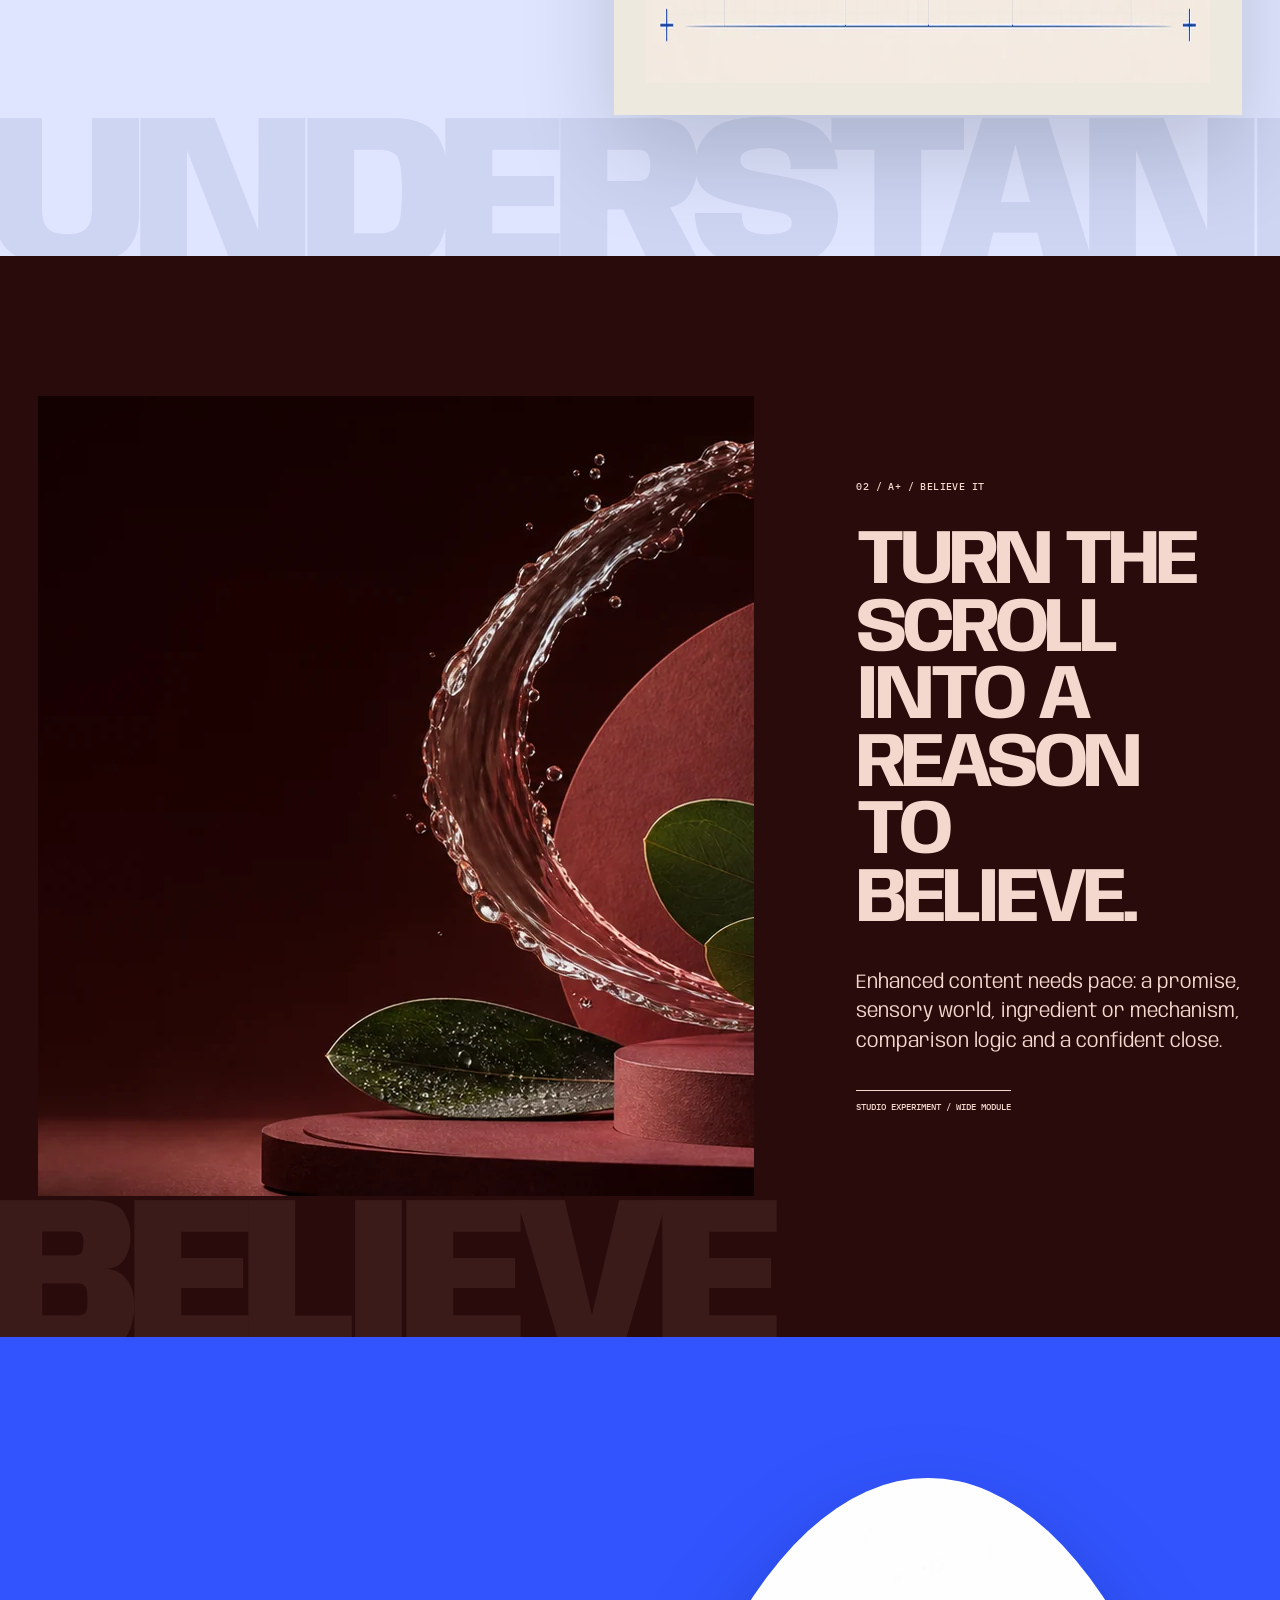
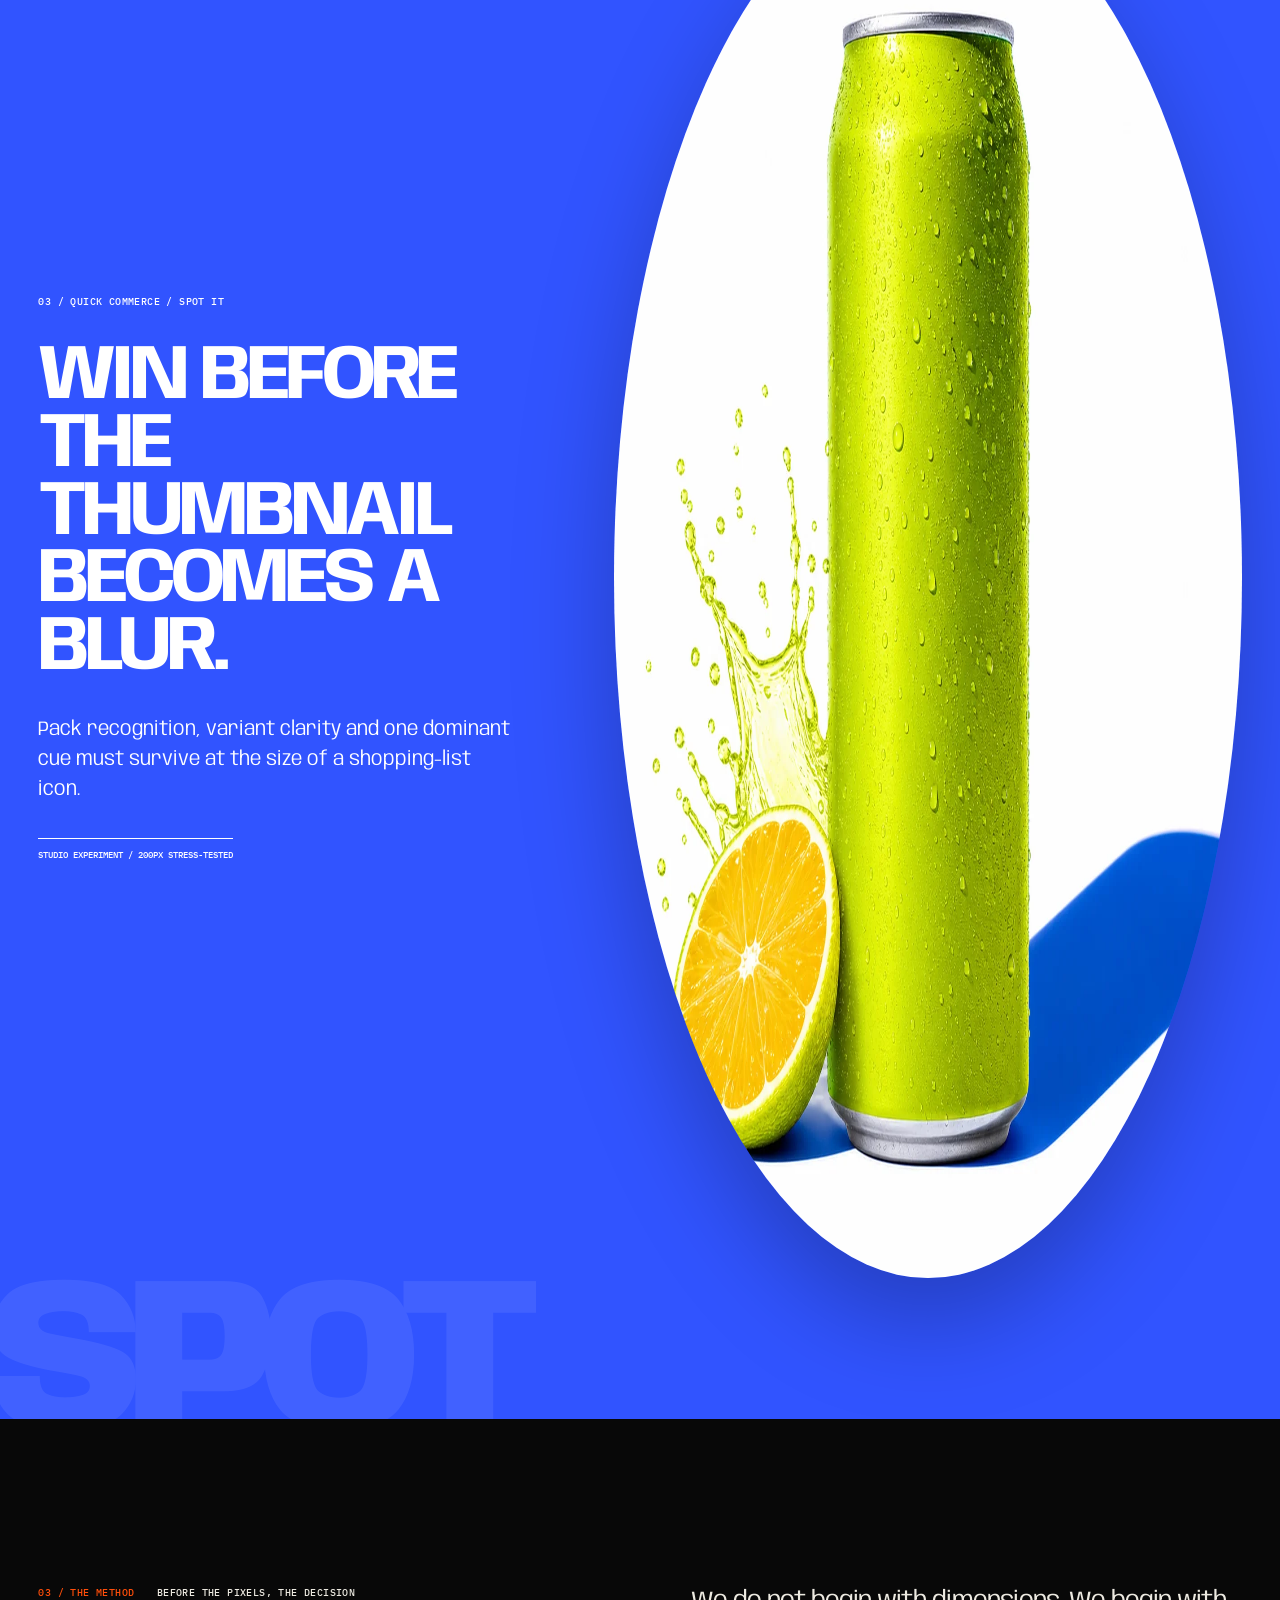
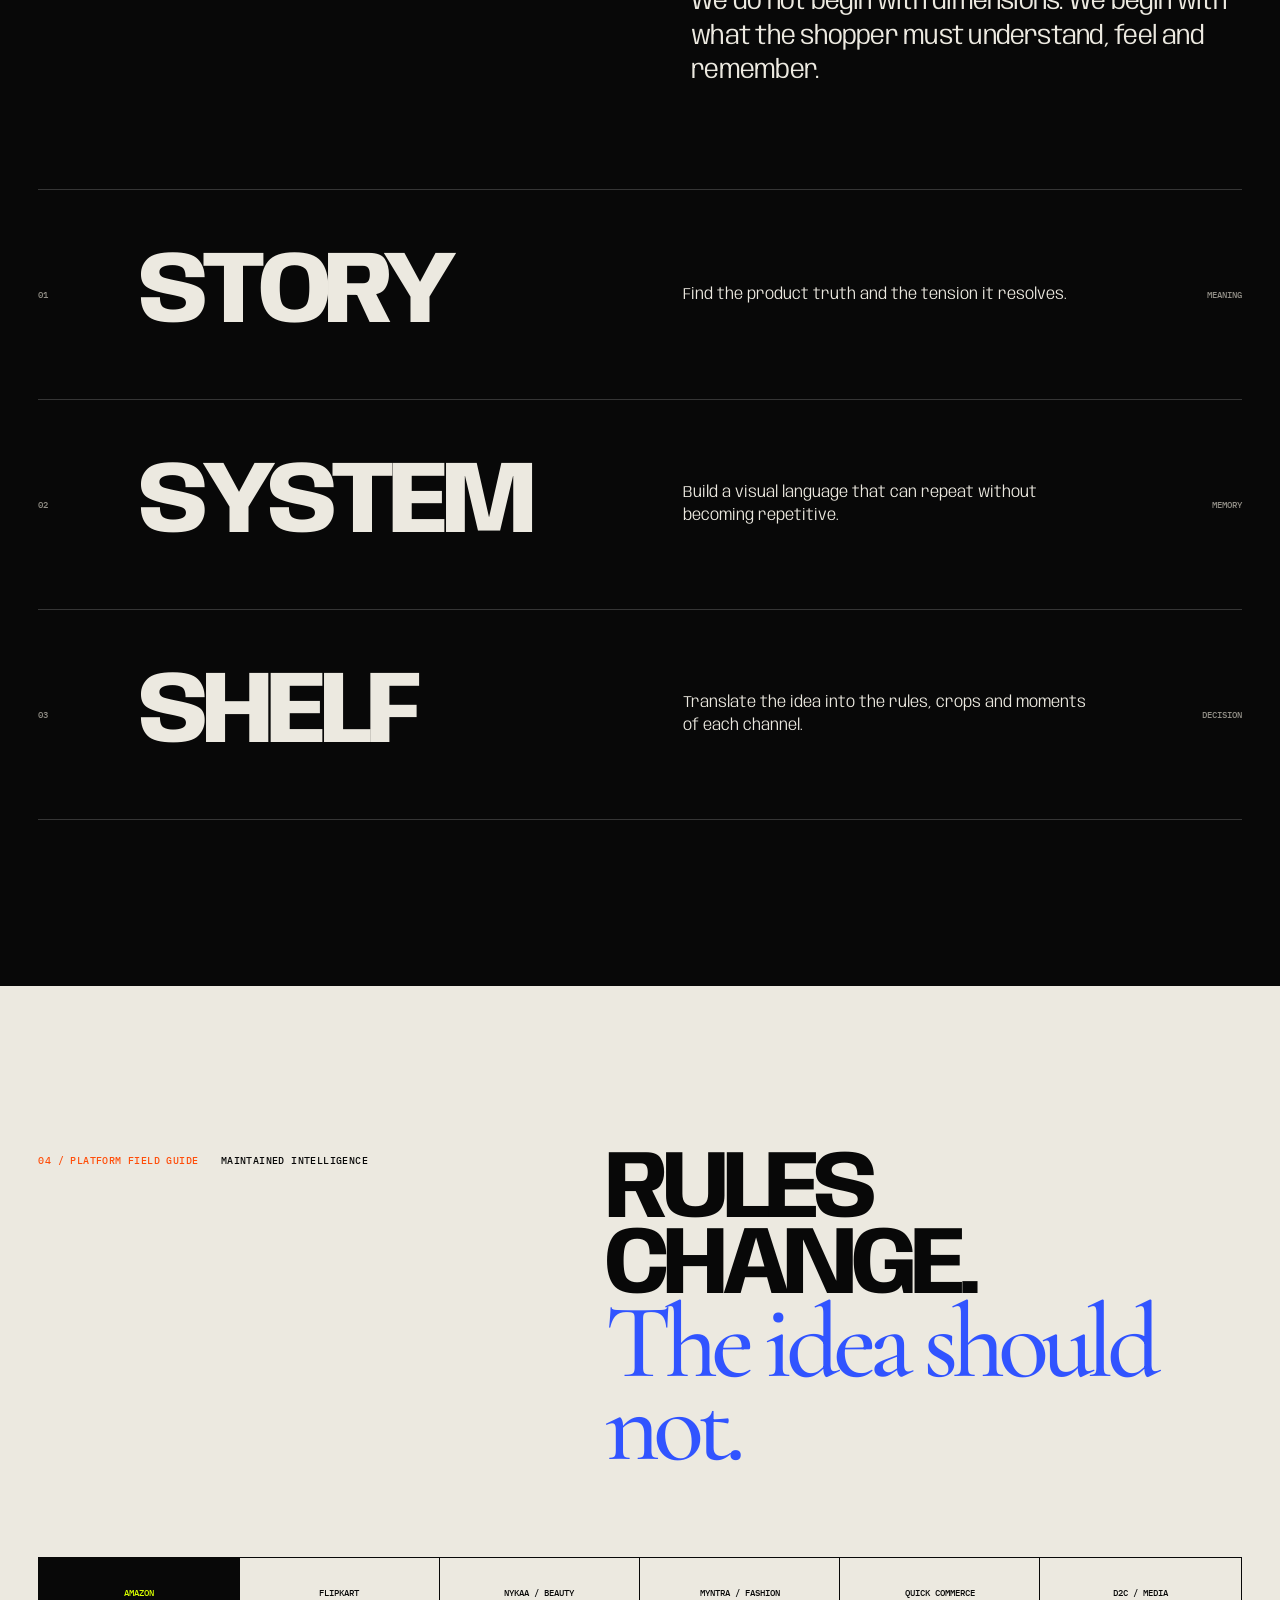
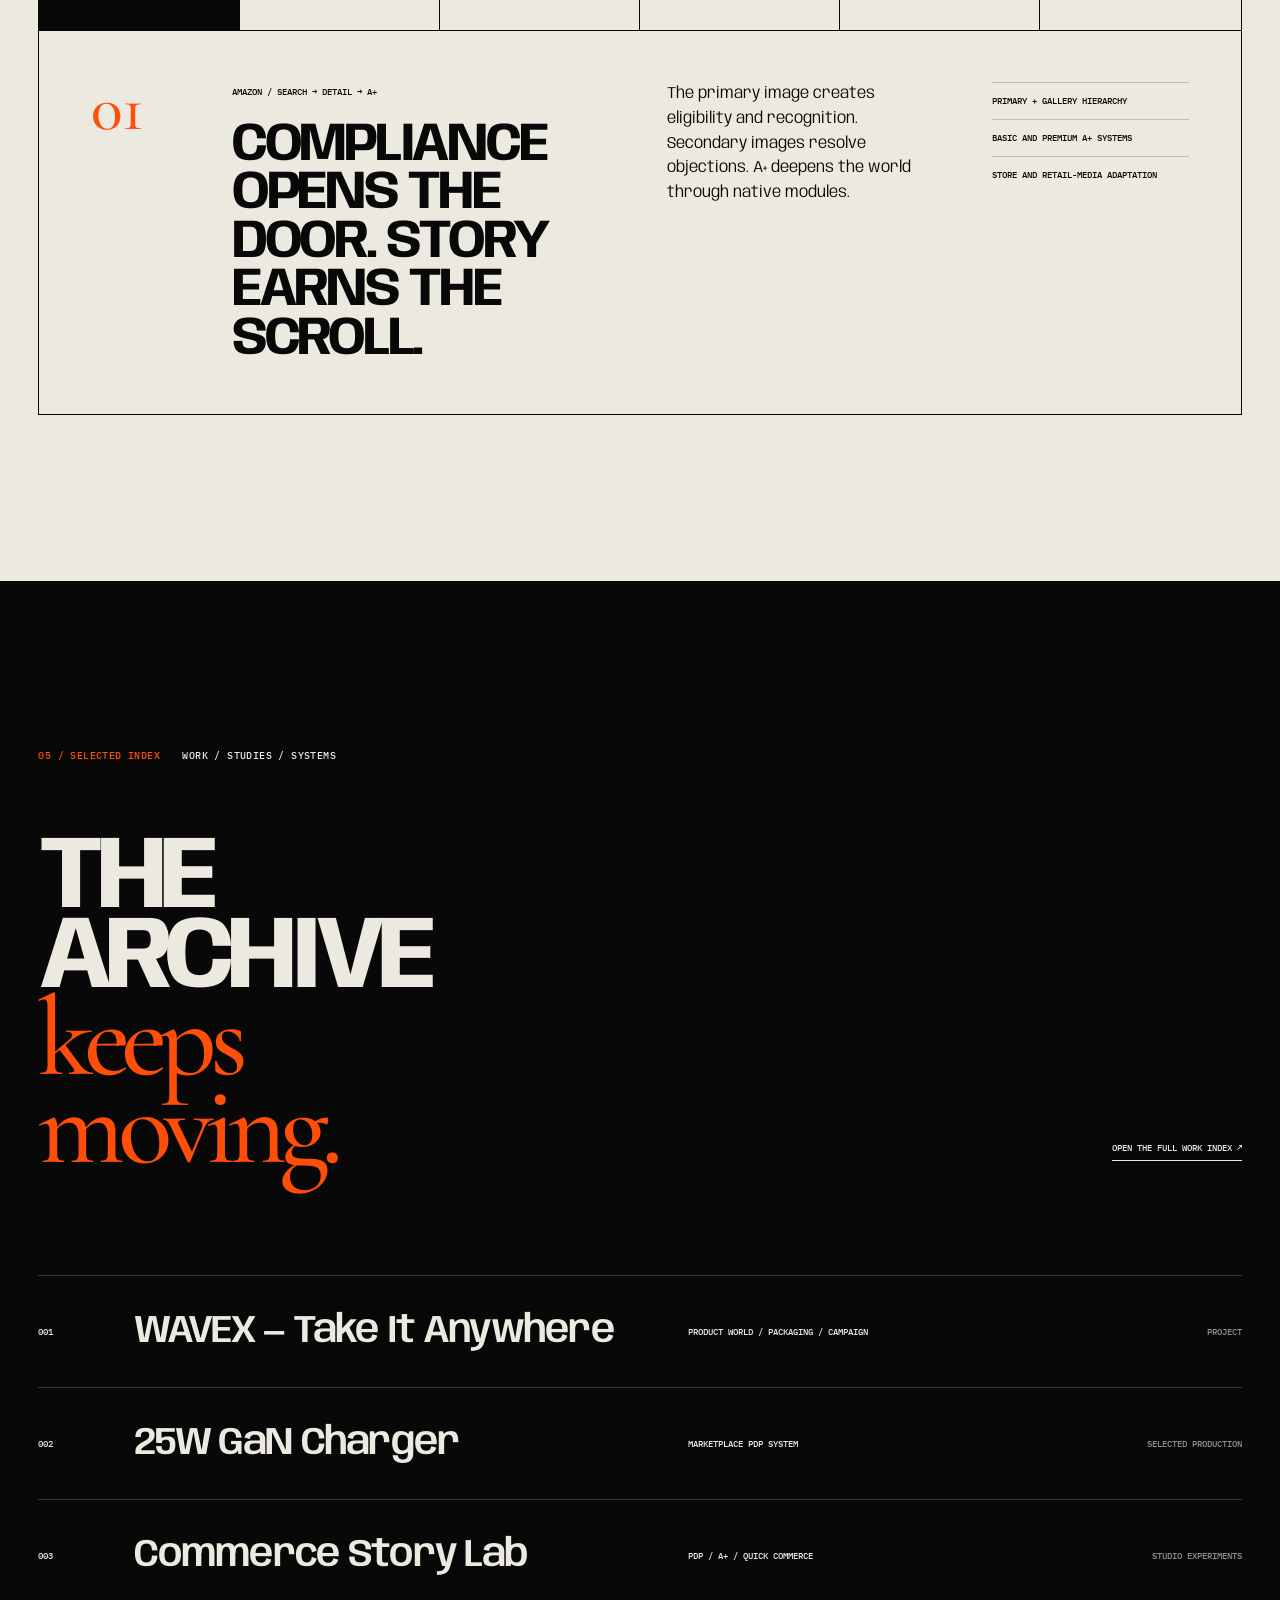
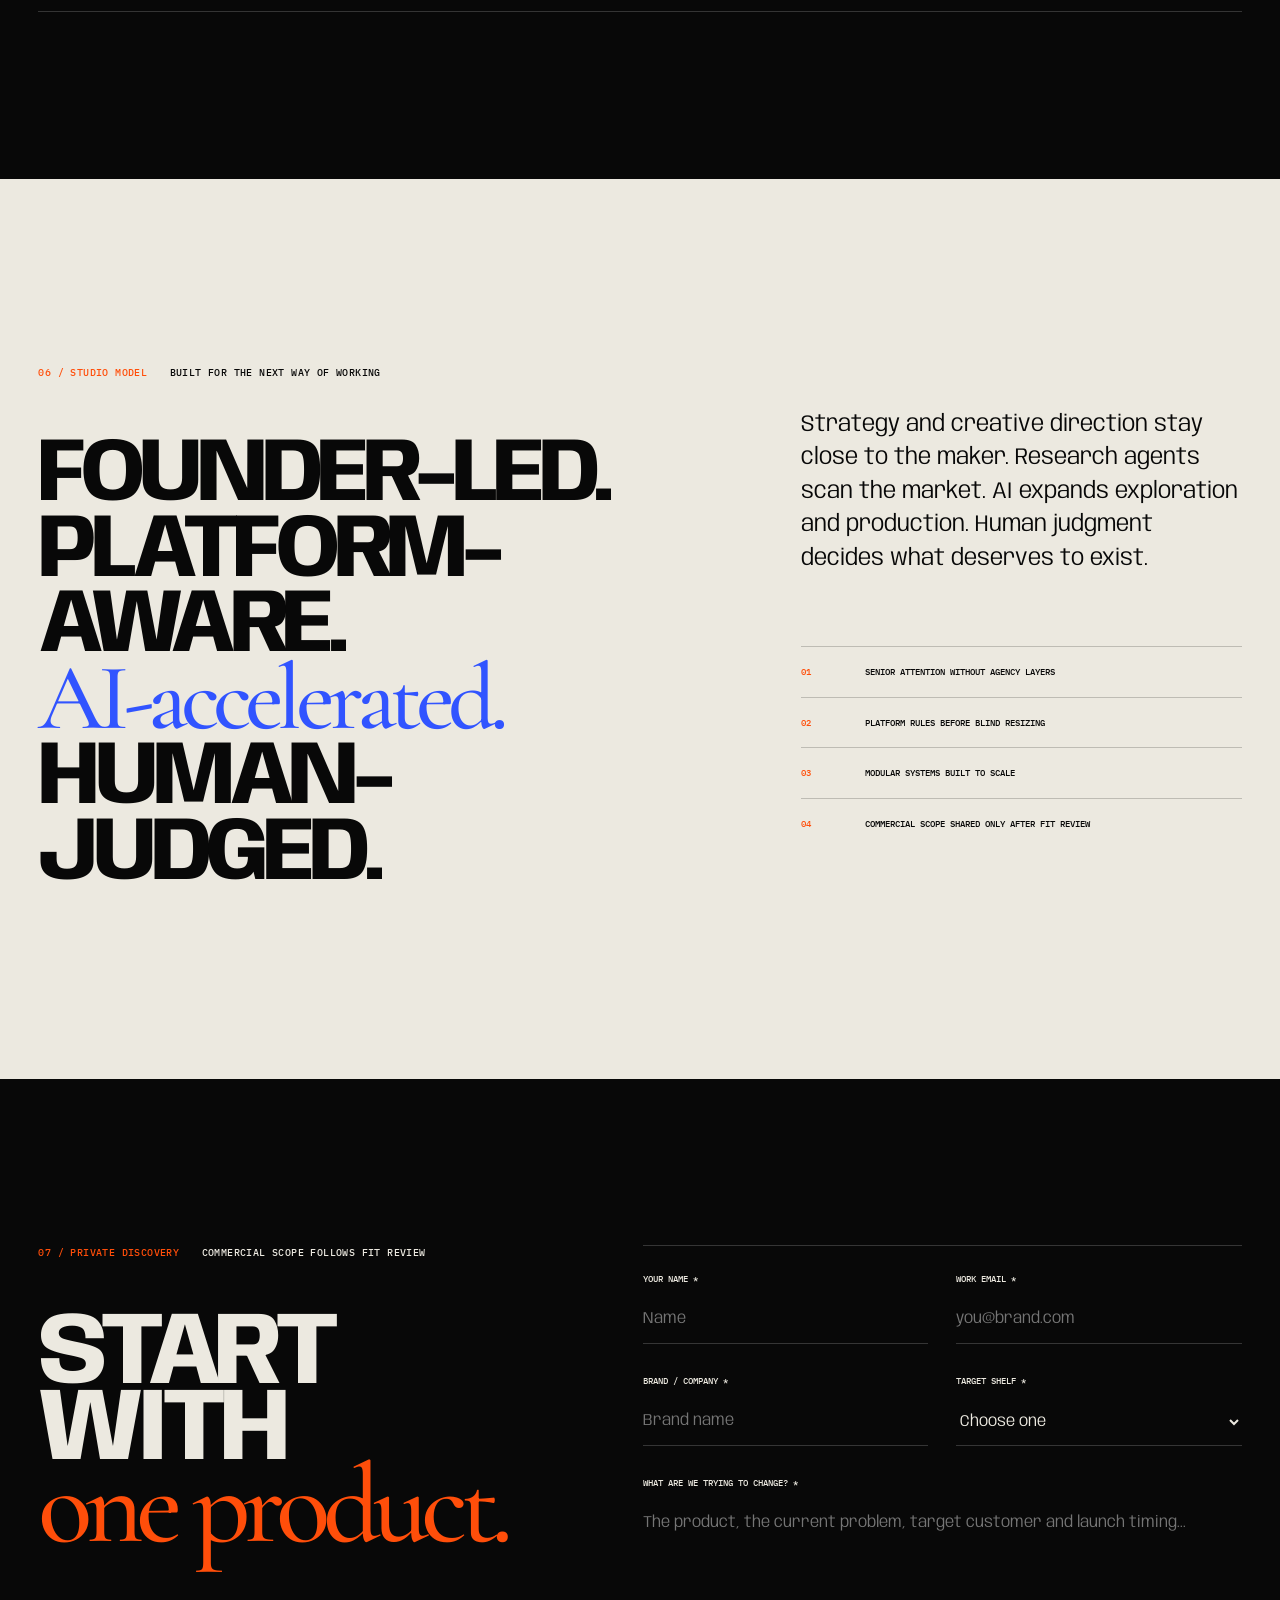
==== commit 65fb2791: "Rebuild studio as a story-first creative archive" ====
--- a/studio/index.html
+++ b/studio/index.html
@@ -3,263 +3,282 @@
 <head>
   <meta charset="utf-8">
   <meta name="viewport" content="width=device-width, initial-scale=1">
-  <meta name="description" content="Commerce creative systems for marketplaces, enhanced content, retail media and quick commerce.">
-  <meta name="theme-color" content="#0b0b0a">
-  <title>STUDIO // 00 — Commerce Creative Systems</title>
+  <meta name="description" content="A founder-led commerce creative studio building product stories, visual systems and storefronts across marketplaces and quick commerce.">
+  <meta name="theme-color" content="#080808">
+  <title>STUDIO—01 — Product worlds for the digital shelf</title>
   <link rel="preconnect" href="https://fonts.googleapis.com">
   <link rel="preconnect" href="https://fonts.gstatic.com" crossorigin>
-  <link href="https://fonts.googleapis.com/css2?family=Archivo:wdth,wght@75..125,300..900&family=IBM+Plex+Mono:wght@400;500&family=Newsreader:opsz,wght@6..72,300;6..72,400&display=swap" rel="stylesheet">
+  <link href="https://fonts.googleapis.com/css2?family=Anybody:wdth,wght@75..125,300..900&family=Cormorant+Garamond:ital,wght@0,400;1,400;1,500&family=IBM+Plex+Mono:wght@400;500&display=swap" rel="stylesheet">
   <link rel="stylesheet" href="styles.css">
 </head>
-<body>
-  <div class="progress" aria-hidden="true"><span></span></div>
-
-  <header class="site-header">
-    <a class="wordmark" href="#top" aria-label="Studio home">
-      <strong data-studio-name>STUDIO // 00</strong>
-      <span>Identity in progress</span>
+<body class="home-page" data-page="home">
+  <a class="skip-link" href="#main">Skip to content</a>
+  <div class="intro-curtain" aria-hidden="true">
+    <span>STUDIO—01</span>
+    <p>Enter the product world.</p>
+  </div>
+  <div class="grain" aria-hidden="true"></div>
+  <div class="cursor" aria-hidden="true"><span>View</span></div>
+  <div class="scroll-progress" aria-hidden="true"><span></span></div>
+
+  <header class="site-header" data-header>
+    <a class="brand" href="#top" aria-label="Studio home">
+      <span data-studio-name>STUDIO—01</span>
+      <small>Commerce stories / New Delhi</small>
     </a>
-    <button class="menu-button" type="button" aria-expanded="false" aria-controls="primary-nav">
-      <span></span><span></span><span class="sr-only">Menu</span>
+    <button class="menu-toggle" type="button" aria-expanded="false" aria-controls="site-nav">
+      <span>Menu</span><i></i><i></i>
     </button>
-    <nav id="primary-nav" aria-label="Primary navigation">
-      <a href="#work">Work</a>
-      <a href="#platforms">Platforms</a>
-      <a href="#capabilities">Capabilities</a>
-      <a href="#process">Process</a>
-      <a class="nav-cta" href="#start">Request private scope <span>↗</span></a>
+    <nav id="site-nav" aria-label="Primary navigation">
+      <a href="#stories"><span>01</span>Stories</a>
+      <a href="#work"><span>02</span>Work</a>
+      <a href="#method"><span>03</span>Method</a>
+      <a href="archive.html"><span>04</span>Index</a>
+      <a class="nav-contact" href="#start">Start a story ↗</a>
     </nav>
   </header>
 
-  <main id="top">
-    <section class="hero">
-      <div class="hero-copy">
-        <p class="micro-label">Commerce creative systems / India + worldwide</p>
-        <h1>Products compete in <em>seconds.</em></h1>
-        <p class="hero-deck">We design the decision layer between products and people—PDP narratives, A+ content, retail media and quick-commerce systems built for the shelf where the sale actually happens.</p>
-        <div class="hero-actions">
-          <a class="button button-signal" href="#start">Bring us a product <span>↗</span></a>
-          <a class="text-link" href="#work">See the systems <span>↓</span></a>
-        </div>
-        <p class="confidential-note"><span></span> Commercial scope is shared privately after product and platform review.</p>
-      </div>
-      <figure class="hero-visual" data-slot="hero-system">
-        <img src="assets/hero-system.webp" alt="An editorial arrangement of consumer products representing cross-platform commerce creative" width="1920" height="1228">
-        <figcaption>
-          <span>01 / System over decoration</span>
-          <span>Strategy → Art direction → Production → QA</span>
-        </figcaption>
+  <aside class="chapter-meter" aria-hidden="true">
+    <span data-chapter-number>00</span>
+    <i></i>
+    <small data-chapter-name>Opening</small>
+  </aside>
+
+  <main id="main">
+    <section class="hero-story" id="top" data-chapter="00" data-chapter-name="Opening">
+      <figure class="hero-media">
+        <img src="assets/wavex-world.webp" alt="Portable WAVEX speaker in a cinematic mountain camp at sunset" width="2400" height="1350" data-parallax>
       </figure>
-      <div class="hero-index" aria-hidden="true">00</div>
-    </section>
-
-    <section class="signal-strip" aria-label="Studio capabilities">
-      <div>
-        <span>Marketplace PDP</span><i>✦</i><span>Amazon A+</span><i>✦</i><span>Retail media</span><i>✦</i><span>Quick commerce</span><i>✦</i><span>Packaging systems</span><i>✦</i>
-        <span>Marketplace PDP</span><i>✦</i><span>Amazon A+</span><i>✦</i><span>Retail media</span><i>✦</i><span>Quick commerce</span><i>✦</i><span>Packaging systems</span><i>✦</i>
-      </div>
-    </section>
-
-    <section id="work" class="section work-section">
-      <div class="section-intro reveal">
-        <p class="micro-label">01 / Selected system</p>
-        <h2>One product.<br><em>One recognisable world.</em></h2>
-        <p>Not a folder of disconnected outputs. One idea carried from pack to campaign to digital shelf.</p>
-      </div>
-
-      <article class="case-study reveal">
-        <div class="case-lead">
-          <img src="assets/wavex-campaign.webp" alt="WAVEX portable speaker campaign set in a dramatic outdoor landscape" width="1800" height="1013">
-          <div class="case-badge">Real work / Packaging + launch</div>
-        </div>
-        <div class="case-copy">
-          <div>
-            <p class="micro-label">Portable audio / Adventure positioning</p>
-            <h3>WAVEX</h3>
-          </div>
-          <p>A portable speaker system built around a clear emotional territory: sound that travels. The visual language connects rugged landscapes, warm signal light, product detail and shelf-ready packaging.</p>
-          <dl>
-            <div><dt>System</dt><dd>Packaging / Campaign / Product imagery</dd></div>
-            <div><dt>Role</dt><dd>Concept / Art direction / Design</dd></div>
-            <div><dt>Status</dt><dd>Case study in development</dd></div>
-          </dl>
-        </div>
-        <div class="case-grid">
-          <figure><img src="assets/wavex-packaging.webp" alt="Two WAVEX portable speaker packaging variants" width="1600" height="1155"><figcaption>Packaging family / 5W + 10W</figcaption></figure>
-          <figure><img src="assets/wavex-lifestyle.webp" alt="WAVEX portable speaker in an outdoor evening setting" width="1800" height="1013"><figcaption>Campaign environment / sound outdoors</figcaption></figure>
-        </div>
+      <div class="hero-shade" aria-hidden="true"></div>
+      <div class="hero-frame" aria-hidden="true"></div>
+      <div class="hero-content">
+        <p class="eyebrow hero-kicker"><span>Featured world</span> WAVEX / Portable audio / Project</p>
+        <h1>
+          <span>Products do not need</span>
+          <span>more content.</span>
+          <em>They need a world.</em>
+        </h1>
+        <div class="hero-bottom">
+          <p>We turn product truth into stories, systems and storefronts across marketplaces, retail media and quick commerce.</p>
+          <a class="round-link" href="#stories" aria-label="Explore the stories"><span>Enter</span><b>↓</b></a>
+        </div>
+      </div>
+      <p class="hero-side-note">Founder-led / India + worldwide / Commercial scope shared privately</p>
+    </section>
+
+    <section class="belief-section light-section" data-chapter="00" data-chapter-name="Belief">
+      <div class="section-rail reveal">
+        <span>00 / Point of view</span>
+        <p>Not content production.<br>A product-world practice.</p>
+      </div>
+      <div class="belief-copy reveal">
+        <p>A product is never just the object. It is the <em>promise</em>, the texture, the claim, the crop, the platform—and the memory left after the scroll.</p>
+      </div>
+      <div class="belief-notes reveal">
+        <p><b>Story</b> gives the product meaning.</p>
+        <p><b>System</b> makes the meaning repeatable.</p>
+        <p><b>Shelf</b> turns it into a decision.</p>
+      </div>
+    </section>
+
+    <section class="featured-story dark-section" id="stories" data-chapter="01" data-chapter-name="WAVEX">
+      <header class="story-heading reveal">
+        <p class="eyebrow"><span>01 / Featured story</span> Project / Packaging + campaign</p>
+        <h2>Sound is meant<br><em>to travel.</em></h2>
+        <p>WAVEX began with one product truth: portability is not a specification. It is permission to take the atmosphere with you.</p>
+      </header>
+
+      <a class="story-portal magnetic" href="story-wavex.html" data-cursor-label="Enter">
+        <figure>
+          <img src="assets/wavex-keyvisual.webp" alt="WAVEX speaker and packaging in a dramatic mountain campaign world" width="2400" height="1350" loading="lazy" data-parallax>
+        </figure>
+        <div class="portal-index">W / 01</div>
+        <div class="portal-copy">
+          <p>The idea</p>
+          <h3>Take it anywhere.</h3>
+          <span>Enter the full story ↗</span>
+        </div>
+      </a>
+
+      <div class="story-evidence">
+        <article class="reveal">
+          <span>One idea</span>
+          <p>A portable product reframed as an invitation to move.</p>
+        </article>
+        <article class="reveal">
+          <span>One world</span>
+          <p>Ember light, rugged texture, route marks and open terrain.</p>
+        </article>
+        <article class="reveal">
+          <span>Many surfaces</span>
+          <p>Campaign / packaging / product imagery / digital shelf.</p>
+        </article>
+      </div>
+
+      <div class="story-artifacts">
+        <figure class="artifact-product reveal">
+          <div><img src="assets/wavex-product.webp" alt="WAVEX portable speaker product view" width="1200" height="1600" loading="lazy"></div>
+          <figcaption><span>Object / Product truth</span><b>Portable sound, made visible.</b></figcaption>
+        </figure>
+        <figure class="artifact-pack reveal">
+          <img src="assets/wavex-dieline.webp" alt="Flat packaging artwork for the WAVEX portable speaker" width="1800" height="1931" loading="lazy">
+          <figcaption><span>System / Packaging artwork</span><b>The campaign world folded onto the shelf.</b></figcaption>
+        </figure>
+      </div>
+    </section>
+
+    <section class="commerce-stories" id="work" data-chapter="02" data-chapter-name="Commerce lab">
+      <header class="sequence-heading light-section reveal">
+        <p class="eyebrow"><span>02 / Commerce lab</span> Clearly labelled studio experiments</p>
+        <h2>The shelf changes.<br><em>The story changes with it.</em></h2>
+      </header>
+
+      <article class="commerce-panel panel-pdp" data-panel="01">
+        <div class="panel-copy reveal">
+          <p class="eyebrow">01 / PDP / Understand it</p>
+          <h3>Make the mechanism feel inevitable.</h3>
+          <p>On a marketplace PDP, the story is sequential: promise, mechanism, proof, context, objections and expectation.</p>
+          <span>Studio experiment / 1:1 master</span>
+        </div>
+        <figure class="reveal"><img src="assets/pdp-speaker-square.webp" alt="Exploded product-detail image for a portable speaker" width="1400" height="1400" loading="lazy"></figure>
+        <strong aria-hidden="true">UNDERSTAND</strong>
       </article>
-    </section>
-
-    <section class="lab-section">
-      <div class="section-intro reveal">
-        <p class="micro-label">02 / Commerce lab</p>
-        <h2>Different shelf.<br><em>Different decision.</em></h2>
-        <p>These labelled studio experiments demonstrate how one creative team changes hierarchy, crop and persuasion by channel. They are not presented as client work.</p>
-      </div>
-      <div class="lab-grid">
-        <article class="lab-card lab-pdp reveal">
-          <div class="lab-image"><img src="assets/pdp-speaker-square.webp" alt="Studio experiment showing a square technical PDP image for a portable speaker" width="1400" height="1400"></div>
-          <div class="lab-copy">
-            <p class="micro-label">Studio lab 01 / PDP / 1:1</p>
-            <h3>Turn specifications into reasons to choose.</h3>
-            <p>Hero, promise, mechanism, context, proof, objections and expectations—sequenced for the product, not decorated after the fact.</p>
-            <span class="spec-chip">Master 2000 × 2000</span>
-          </div>
-        </article>
-        <article class="lab-card lab-aplus reveal">
-          <div class="lab-image"><img src="assets/aplus-beauty-wide.webp" alt="Studio experiment showing a wide beauty image for Amazon Premium A+ content" width="1952" height="800"></div>
-          <div class="lab-copy">
-            <p class="micro-label">Studio lab 02 / Premium A+ / 1464:600</p>
-            <h3>Design the scroll, not one long poster.</h3>
-            <p>Modular storytelling that respects native text, mobile reflow, comparison logic and the selected A+ template.</p>
-            <span class="spec-chip">Wide module 1464 × 600</span>
-          </div>
-        </article>
-        <article class="lab-card lab-qcom reveal">
-          <div class="lab-image"><img src="assets/qcommerce-can-square.webp" alt="Studio experiment showing a highly legible quick-commerce beverage thumbnail" width="1400" height="1400"></div>
-          <div class="lab-copy">
-            <p class="micro-label">Studio lab 03 / Quick commerce / 1:1</p>
-            <h3>Win the 200-pixel shelf.</h3>
-            <p>Strong pack recognition, correct variant, clean silhouette and a thumbnail stress test before platform submission.</p>
-            <span class="spec-chip">Tested at 200 × 200</span>
-          </div>
-        </article>
-      </div>
-    </section>
-
-    <section id="platforms" class="platform-section section">
-      <div class="section-intro reveal">
-        <p class="micro-label">03 / Platform intelligence</p>
-        <h2>We do not resize<br><em>strategy.</em></h2>
-        <p>The same product behaves differently in Amazon search, a beauty PDP, a Flipkart catalogue and a quick-commerce grid. Select a shelf to see the creative job.</p>
-      </div>
-      <div class="platform-console reveal">
-        <div class="platform-tabs" role="tablist" aria-label="Commerce platforms">
+
+      <article class="commerce-panel panel-aplus" data-panel="02">
+        <figure class="reveal"><img src="assets/aplus-beauty-wide.webp" alt="Wide beauty product world for an enhanced-content module" width="1952" height="800" loading="lazy"></figure>
+        <div class="panel-copy reveal">
+          <p class="eyebrow">02 / A+ / Believe it</p>
+          <h3>Turn the scroll into a reason to believe.</h3>
+          <p>Enhanced content needs pace: a promise, sensory world, ingredient or mechanism, comparison logic and a confident close.</p>
+          <span>Studio experiment / Wide module</span>
+        </div>
+        <strong aria-hidden="true">BELIEVE</strong>
+      </article>
+
+      <article class="commerce-panel panel-qcom" data-panel="03">
+        <div class="panel-copy reveal">
+          <p class="eyebrow">03 / Quick commerce / Spot it</p>
+          <h3>Win before the thumbnail becomes a blur.</h3>
+          <p>Pack recognition, variant clarity and one dominant cue must survive at the size of a shopping-list icon.</p>
+          <span>Studio experiment / 200px stress-tested</span>
+        </div>
+        <figure class="reveal"><img src="assets/qcommerce-can-square.webp" alt="Bright beverage can designed for quick-commerce thumbnail recognition" width="1400" height="1400" loading="lazy"></figure>
+        <strong aria-hidden="true">SPOT</strong>
+      </article>
+    </section>
+
+    <section class="method-section dark-section" id="method" data-chapter="03" data-chapter-name="Method">
+      <header class="method-intro reveal">
+        <p class="eyebrow"><span>03 / The method</span> Before the pixels, the decision</p>
+        <p>We do not begin with dimensions. We begin with what the shopper must understand, feel and remember.</p>
+      </header>
+      <ol class="method-list">
+        <li class="reveal"><span>01</span><h2>Story</h2><p>Find the product truth and the tension it resolves.</p><b>Meaning</b></li>
+        <li class="reveal"><span>02</span><h2>System</h2><p>Build a visual language that can repeat without becoming repetitive.</p><b>Memory</b></li>
+        <li class="reveal"><span>03</span><h2>Shelf</h2><p>Translate the idea into the rules, crops and moments of each channel.</p><b>Decision</b></li>
+      </ol>
+    </section>
+
+    <section class="field-guide light-section" data-chapter="04" data-chapter-name="Field guide">
+      <header class="field-heading reveal">
+        <p class="eyebrow"><span>04 / Platform field guide</span> Maintained intelligence</p>
+        <h2>Rules change.<br><em>The idea should not.</em></h2>
+      </header>
+      <div class="field-console reveal">
+        <div class="field-tabs" role="tablist" aria-label="Commerce platforms">
           <button class="active" type="button" role="tab" aria-selected="true" data-platform="amazon">Amazon</button>
           <button type="button" role="tab" aria-selected="false" data-platform="flipkart">Flipkart</button>
           <button type="button" role="tab" aria-selected="false" data-platform="beauty">Nykaa / Beauty</button>
           <button type="button" role="tab" aria-selected="false" data-platform="fashion">Myntra / Fashion</button>
           <button type="button" role="tab" aria-selected="false" data-platform="qcommerce">Quick commerce</button>
-          <button type="button" role="tab" aria-selected="false" data-platform="dtc">D2C / Retail media</button>
-        </div>
-        <div class="platform-panel" role="tabpanel" tabindex="0">
+          <button type="button" role="tab" aria-selected="false" data-platform="dtc">D2C / Media</button>
+        </div>
+        <div class="field-panel" role="tabpanel" tabindex="0">
           <p id="platform-index">01</p>
-          <div>
-            <p class="micro-label" id="platform-label">Amazon / Search → Detail → A+</p>
-            <h3 id="platform-title">Balance compliance with persuasion.</h3>
-          </div>
-          <p id="platform-body">A clean primary earns eligibility. Secondary images answer objections. A+ builds depth through modules. Store and ad creative follow separate acceptance policies.</p>
-          <ul id="platform-list">
-            <li>Primary + secondary PDP system</li>
-            <li>Basic / Premium A+ modules</li>
-            <li>Brand Store + retail media adaptation</li>
-          </ul>
-        </div>
-        <p class="verification-note">Exact delivery specifications are confirmed against the live seller portal, category and campaign brief before production.</p>
-      </div>
-    </section>
-
-    <section id="capabilities" class="capability-section">
-      <div class="section-intro light reveal">
-        <p class="micro-label">04 / What we build</p>
-        <h2>Creative infrastructure<br><em>for products in motion.</em></h2>
-      </div>
-      <div class="capability-list">
-        <article class="reveal"><span>01</span><h3>Product-detail systems</h3><p>Primary imagery, feature narratives, comparison, dimensions, in-box and category-specific evidence.</p><small>Amazon / Flipkart / Meesho / JioMart</small></article>
-        <article class="reveal"><span>02</span><h3>Enhanced content</h3><p>Amazon Basic and Premium A+, Brand Stories, comparison modules and marketplace rich content.</p><small>A+ / Brand Store / Rich catalogue</small></article>
-        <article class="reveal"><span>03</span><h3>Quick-commerce launch kits</h3><p>NPI-ready pack assets, thumbnail logic, label views and campaign adaptations for fast-moving shelves.</p><small>Blinkit / Zepto / Instamart / BB Now</small></article>
-        <article class="reveal"><span>04</span><h3>Retail-media campaigns</h3><p>One campaign idea mapped to on-platform banners, sponsored formats, landing pages and social support.</p><small>Static / Motion / Placement systems</small></article>
-        <article class="reveal"><span>05</span><h3>Packaging-to-digital systems</h3><p>Packaging, render direction and digital-shelf assets designed as one recognisable product world.</p><small>Pack / 3D / Launch / Catalogue</small></article>
-        <article class="reveal"><span>06</span><h3>AI-assisted production</h3><p>Human-directed exploration, environment generation and adaptation—reviewed for product truth and craft.</p><small>Faster exploration / Controlled output</small></article>
-      </div>
-    </section>
-
-    <section id="process" class="process-section section">
-      <div class="section-intro reveal">
-        <p class="micro-label">05 / Operating system</p>
-        <h2>Before pixels,<br><em>decisions.</em></h2>
-        <p>The studio does not begin production with “send dimensions.” We first define what the shopper must understand and what the platform will allow.</p>
-      </div>
-      <ol class="process-list">
-        <li class="reveal"><span>01</span><div><h3>Product diagnosis</h3><p>SKU, customer, objections, claims, evidence, competition and available assets.</p></div><b>Understand</b></li>
-        <li class="reveal"><span>02</span><div><h3>Channel architecture</h3><p>Map the role of every image, module and placement before visual production.</p></div><b>Sequence</b></li>
-        <li class="reveal"><span>03</span><div><h3>Creative territory</h3><p>One visual idea, message hierarchy and approved key direction.</p></div><b>Direct</b></li>
-        <li class="reveal"><span>04</span><div><h3>System production</h3><p>Build master assets, variants and channel-specific adaptations.</p></div><b>Produce</b></li>
-        <li class="reveal"><span>05</span><div><h3>Platform QA</h3><p>Dimensions, crop, legibility, claims, mobile preview and organized delivery.</p></div><b>Protect</b></li>
-      </ol>
-    </section>
-
-    <section class="point-of-view">
-      <p class="micro-label">Our standard</p>
-      <blockquote>A beautiful image that does not help a shopper decide is <em>unfinished work.</em></blockquote>
-      <div class="principles">
-        <p><span>01</span> Product truth before visual theatre.</p>
-        <p><span>02</span> Platform rules before blind resizing.</p>
-        <p><span>03</span> One clear idea before more deliverables.</p>
-        <p><span>04</span> Human judgment before automated volume.</p>
-      </div>
-    </section>
-
-    <section id="start" class="start-section section">
+          <div><span id="platform-label">Amazon / Search → Detail → A+</span><h3 id="platform-title">Compliance opens the door. Story earns the scroll.</h3></div>
+          <p id="platform-body">The primary image creates eligibility and recognition. Secondary images resolve objections. A+ deepens the world through native modules.</p>
+          <ul id="platform-list"><li>Primary + gallery hierarchy</li><li>Basic and Premium A+ systems</li><li>Store and retail-media adaptation</li></ul>
+        </div>
+      </div>
+    </section>
+
+    <section class="archive-preview dark-section" id="index" data-chapter="05" data-chapter-name="Work index">
+      <div class="archive-title reveal">
+        <p class="eyebrow"><span>05 / Selected index</span> Work / studies / systems</p>
+        <h2>The archive<br><em>keeps moving.</em></h2>
+        <a href="archive.html">Open the full work index ↗</a>
+      </div>
+      <div class="archive-rows">
+        <a href="story-wavex.html" class="archive-row reveal" data-preview="assets/wavex-world.webp">
+          <span>001</span><h3>WAVEX — Take It Anywhere</h3><p>Product world / Packaging / Campaign</p><b>Project</b>
+        </a>
+        <a href="archive.html#electronics" class="archive-row reveal" data-preview="assets/charger-gan.webp">
+          <span>002</span><h3>25W GaN Charger</h3><p>Marketplace PDP system</p><b>Selected production</b>
+        </a>
+        <a href="archive.html#lab" class="archive-row reveal" data-preview="assets/aplus-beauty-wide.webp">
+          <span>003</span><h3>Commerce Story Lab</h3><p>PDP / A+ / Quick commerce</p><b>Studio experiments</b>
+        </a>
+      </div>
+      <figure class="archive-float" aria-hidden="true"><img src="assets/wavex-world.webp" alt=""></figure>
+    </section>
+
+    <section class="studio-model light-section" data-chapter="06" data-chapter-name="Studio model">
+      <div class="studio-statement reveal">
+        <p class="eyebrow"><span>06 / Studio model</span> Built for the next way of working</p>
+        <h2>Founder-led.<br>Platform-aware.<br><em>AI-accelerated.</em><br>Human-judged.</h2>
+      </div>
+      <div class="studio-principles reveal">
+        <p>Strategy and creative direction stay close to the maker. Research agents scan the market. AI expands exploration and production. Human judgment decides what deserves to exist.</p>
+        <dl>
+          <div><dt>01</dt><dd>Senior attention without agency layers</dd></div>
+          <div><dt>02</dt><dd>Platform rules before blind resizing</dd></div>
+          <div><dt>03</dt><dd>Modular systems built to scale</dd></div>
+          <div><dt>04</dt><dd>Commercial scope shared only after fit review</dd></div>
+        </dl>
+      </div>
+    </section>
+
+    <section class="start-section dark-section" id="start" data-chapter="07" data-chapter-name="Start">
       <div class="start-copy reveal">
-        <p class="micro-label">06 / Private discovery</p>
-        <h2>Bring the product.<br><em>We’ll find the decision.</em></h2>
-        <p>Tell us what you sell, where it must perform and what is currently getting in the way. We review fit first, then share scope and commercial terms privately.</p>
-        <div class="start-meta">
-          <span>✓ No public rate card</span>
-          <span>✓ No generic package before diagnosis</span>
-          <span>✓ No sending until founder approval</span>
-        </div>
+        <p class="eyebrow"><span>07 / Private discovery</span> Commercial scope follows fit review</p>
+        <h2>Start with<br><em>one product.</em></h2>
+        <p>Tell us what it is, where it must perform and what is currently getting in the way. We review the fit first, then shape the scope privately.</p>
       </div>
       <form id="project-form" class="project-form reveal">
-        <div class="field-pair">
-          <label>Your name *<input name="name" type="text" autocomplete="name" required placeholder="Name"></label>
+        <div class="form-pair">
+          <label>Your name *<input name="name" autocomplete="name" required placeholder="Name"></label>
           <label>Work email *<input name="email" type="email" autocomplete="email" required placeholder="you@brand.com"></label>
         </div>
-        <div class="field-pair">
-          <label>Brand / company *<input name="brand" type="text" required placeholder="Brand name"></label>
-          <label>Target platform *
+        <div class="form-pair">
+          <label>Brand / company *<input name="brand" required placeholder="Brand name"></label>
+          <label>Target shelf *
             <select name="platform" required>
-              <option value="">Choose platform</option>
+              <option value="">Choose one</option>
               <option>Amazon</option><option>Flipkart</option><option>Nykaa / Beauty</option><option>Myntra / Fashion</option><option>Quick commerce</option><option>D2C / Website</option><option>Multiple platforms</option><option>Not sure yet</option>
             </select>
           </label>
         </div>
-        <div class="field-pair">
-          <label>What is needed? *
-            <select name="service" required>
-              <option value="">Choose workstream</option>
-              <option>PDP / listing images</option><option>Amazon A+ / rich content</option><option>Quick-commerce launch kit</option><option>Retail-media campaign</option><option>Packaging + digital launch</option><option>Creative audit</option><option>Not sure yet</option>
-            </select>
-          </label>
-          <label>Target launch<input name="timeline" type="text" placeholder="Date or timeframe"></label>
-        </div>
-        <label>What must improve? *<textarea name="context" rows="5" required placeholder="Product, current challenge, number of SKUs, available assets and what success should look like..."></textarea></label>
+        <label>What are we trying to change? *<textarea name="challenge" rows="4" required placeholder="The product, the current problem, target customer and launch timing..."></textarea></label>
         <label class="consent"><input name="consent" type="checkbox" required><span>I confirm this information can be used to evaluate the project enquiry.</span></label>
-        <button class="button button-signal form-submit" type="submit">Prepare private brief <span>↗</span></button>
+        <button class="submit-button magnetic" type="submit"><span>Prepare private brief</span><b>↗</b></button>
         <p id="form-status" role="status"></p>
       </form>
     </section>
   </main>
 
-  <footer>
-    <div class="footer-lead"><strong data-studio-name>STUDIO // 00</strong><p>Temporary name.<br>Commercial standards from day one.</p></div>
-    <div><p class="micro-label">Based</p><p>New Delhi, India<br>Working globally</p></div>
-    <div><p class="micro-label">Focus</p><p>Marketplaces<br>Quick commerce<br>Retail media</p></div>
-    <div><p class="micro-label">Contact</p><a href="#start">Private project enquiry ↗</a><span id="footer-email">Studio inbox in configuration</span></div>
-    <div class="footer-bottom"><span>© <span id="year"></span> <span data-studio-name>STUDIO // 00</span></span><span>Research-led / Founder-reviewed / Built to adapt</span></div>
+  <footer class="site-footer">
+    <div><span data-studio-name>STUDIO—01</span><p>Product worlds for the digital shelf.</p></div>
+    <div><p>Stories</p><a href="story-wavex.html">WAVEX</a><a href="archive.html">Work index</a></div>
+    <div><p>Contact</p><a href="#start">Private project enquiry ↗</a><span id="footer-email">Company inbox to be connected</span></div>
+    <div class="footer-line"><span>New Delhi / India + worldwide</span><span>© <span data-year></span></span></div>
   </footer>
 
   <dialog id="brief-dialog">
-    <button class="dialog-close" type="button" aria-label="Close">×</button>
-    <p class="micro-label">Project brief prepared</p>
-    <h2>Your product now has a starting point.</h2>
+    <button type="button" data-close-dialog aria-label="Close">×</button>
+    <p class="eyebrow">Private discovery prepared</p>
+    <h2>Your product story has a starting point.</h2>
     <p id="dialog-message"></p>
-    <div class="dialog-actions">
-      <button id="download-brief" class="button button-signal" type="button">Download brief</button>
-      <button id="copy-brief" class="button button-quiet" type="button">Copy to clipboard</button>
-    </div>
+    <div><button type="button" data-copy-brief>Copy brief</button><button type="button" data-download-brief>Download brief</button></div>
   </dialog>
 
   <script src="config.js"></script>
--- a/studio/styles.css
+++ b/studio/styles.css
@@ -1,262 +1,527 @@
 :root {
-  --ink: #0b0b0a;
-  --paper: #eee9df;
-  --paper-2: #dcd5c8;
-  --white: #f7f4ee;
-  --signal: #c6ff00;
-  --orange: #ff4d00;
-  --blue: #244cff;
-  --muted: #7c786f;
-  --line-dark: rgba(11, 11, 10, .18);
-  --line-light: rgba(247, 244, 238, .18);
-  --shell: min(1480px, calc(100vw - 48px));
-  --sans: "Archivo", sans-serif;
-  --serif: "Newsreader", serif;
+  --ink: #080808;
+  --paper: #ece9e0;
+  --paper-bright: #f7f5ef;
+  --muted: #918e86;
+  --ember: #ff4e0a;
+  --blue: #3154ff;
+  --acid: #d8ff00;
+  --wine: #2a0b0b;
+  --line-dark: rgba(255,255,255,.18);
+  --line-light: rgba(8,8,8,.2);
+  --sans: "Anybody", sans-serif;
+  --serif: "Cormorant Garamond", serif;
   --mono: "IBM Plex Mono", monospace;
+  --pad: clamp(20px, 3vw, 52px);
 }
 
 * { box-sizing: border-box; }
 html { scroll-behavior: smooth; background: var(--ink); }
-body { margin: 0; background: var(--paper); color: var(--ink); font-family: var(--sans); overflow-x: hidden; }
-img { display: block; width: 100%; height: auto; }
+body { margin: 0; overflow-x: hidden; background: var(--ink); color: var(--paper); font-family: var(--sans); -webkit-font-smoothing: antialiased; }
+body.menu-open { overflow: hidden; }
+img { display: block; max-width: 100%; }
 a { color: inherit; }
 button, input, select, textarea { font: inherit; }
-.sr-only { position: absolute; width: 1px; height: 1px; padding: 0; margin: -1px; overflow: hidden; clip: rect(0,0,0,0); white-space: nowrap; border: 0; }
-.progress { position: fixed; inset: 0 0 auto; height: 3px; z-index: 1000; pointer-events: none; }
-.progress span { display: block; height: 100%; width: 0; background: var(--signal); }
-
-.site-header { width: var(--shell); height: 86px; margin: 0 auto; display: flex; align-items: center; justify-content: space-between; border-bottom: 1px solid var(--line-dark); position: relative; z-index: 100; }
-.wordmark { display: flex; gap: 18px; align-items: center; text-decoration: none; }
-.wordmark strong { font: 750 15px/1 var(--mono); letter-spacing: -.05em; }
-.wordmark span { color: var(--muted); font: 400 9px/1 var(--mono); letter-spacing: .12em; text-transform: uppercase; }
-nav { display: flex; align-items: center; gap: 34px; }
-nav a { text-decoration: none; text-transform: uppercase; font: 600 11px/1 var(--mono); letter-spacing: -.02em; }
-nav a:not(.nav-cta) { position: relative; }
-nav a:not(.nav-cta)::after { content: ""; position: absolute; left: 0; bottom: -7px; width: 100%; height: 1px; background: currentColor; transform: scaleX(0); transform-origin: right; transition: transform .3s ease; }
-nav a:hover::after { transform: scaleX(1); transform-origin: left; }
-.nav-cta { border: 1px solid var(--ink); padding: 15px 17px; display: flex; gap: 20px; align-items: center; transition: .25s ease; }
-.nav-cta:hover { background: var(--ink); color: var(--signal); }
-.menu-button { display: none; border: 0; background: none; width: 34px; padding: 5px 0; }
-.menu-button span:not(.sr-only) { display: block; height: 1px; background: var(--ink); margin: 7px 0; }
-
-.hero { width: var(--shell); min-height: calc(100svh - 86px); margin: 0 auto; padding: 54px 0 34px; display: grid; grid-template-columns: minmax(0, .92fr) minmax(450px, 1.08fr); gap: 26px; position: relative; }
-.hero-copy { display: flex; flex-direction: column; align-items: flex-start; justify-content: center; padding: 20px 1vw 40px 0; position: relative; z-index: 2; }
-.micro-label { margin: 0; color: var(--muted); font: 500 10px/1.4 var(--mono); letter-spacing: .07em; text-transform: uppercase; }
-.hero h1 { max-width: 800px; margin: 44px 0 38px; font: 780 clamp(64px, 7.5vw, 126px)/.84 var(--sans); letter-spacing: -.085em; font-stretch: condensed; }
-.hero h1 em, h2 em, blockquote em { font-family: var(--serif); font-weight: 300; color: var(--orange); }
-.hero-deck { max-width: 690px; margin: 0; font: 400 clamp(17px, 1.5vw, 23px)/1.48 var(--sans); letter-spacing: -.03em; }
-.hero-actions { display: flex; align-items: center; gap: 30px; margin-top: 45px; }
-.button { min-height: 54px; border: 1px solid var(--ink); padding: 0 20px; display: inline-flex; justify-content: space-between; align-items: center; gap: 28px; text-decoration: none; cursor: pointer; font: 600 11px/1 var(--mono); text-transform: uppercase; transition: transform .2s ease, background .2s ease, color .2s ease; }
-.button:hover { transform: translateY(-2px); }
-.button-signal { background: var(--signal); color: var(--ink); }
-.button-quiet { background: transparent; color: var(--white); border-color: var(--line-light); }
-.text-link { display: inline-flex; gap: 24px; align-items: center; font: 600 11px/1 var(--mono); text-transform: uppercase; text-decoration: none; border-bottom: 1px solid var(--ink); padding-bottom: 7px; }
-.confidential-note { margin: 30px 0 0; color: var(--muted); font: 400 10px/1.5 var(--mono); display: flex; gap: 10px; align-items: center; }
-.confidential-note span { width: 7px; height: 7px; background: var(--signal); border: 1px solid var(--ink); border-radius: 50%; box-shadow: 0 0 0 4px rgba(198,255,0,.25); }
-.hero-visual { margin: 0; min-height: 590px; align-self: stretch; position: relative; overflow: hidden; background: var(--ink); }
-.hero-visual img { width: 100%; height: 100%; object-fit: cover; }
-.hero-visual::before { content: ""; position: absolute; inset: 18px; border: 1px solid rgba(255,255,255,.26); z-index: 1; pointer-events: none; }
-.hero-visual figcaption { position: absolute; inset: auto 18px 18px; z-index: 2; display: flex; justify-content: space-between; gap: 20px; color: var(--white); background: rgba(11,11,10,.76); backdrop-filter: blur(10px); padding: 12px 14px; font: 400 9px/1.3 var(--mono); text-transform: uppercase; }
-.hero-index { position: absolute; left: -1vw; bottom: -4px; font: 800 13vw/.65 var(--sans); letter-spacing: -.12em; color: transparent; -webkit-text-stroke: 1px var(--line-dark); pointer-events: none; opacity: .7; }
-
-.signal-strip { background: var(--signal); border-block: 1px solid var(--ink); overflow: hidden; padding: 13px 0; }
-.signal-strip div { display: flex; width: max-content; animation: marquee 26s linear infinite; }
-.signal-strip span, .signal-strip i { font: 650 12px/1 var(--mono); text-transform: uppercase; font-style: normal; white-space: nowrap; }
-.signal-strip i { margin: 0 24px; }
-@keyframes marquee { to { transform: translateX(-50%); } }
-
-.section { width: var(--shell); margin: 0 auto; }
-.work-section { padding: 150px 0 130px; }
-.section-intro { display: grid; grid-template-columns: 170px minmax(0, 1.5fr) minmax(250px, .55fr); gap: 34px; align-items: end; margin-bottom: 74px; }
-.section-intro h2 { margin: 0; font: 620 clamp(54px, 6.8vw, 112px)/.88 var(--sans); letter-spacing: -.075em; }
-.section-intro > p:last-child { margin: 0 0 8px; font: 400 15px/1.6 var(--sans); color: #4e4a43; }
-.case-study { border-top: 1px solid var(--ink); padding-top: 18px; }
-.case-lead { position: relative; min-height: 55vw; max-height: 850px; overflow: hidden; background: var(--ink); }
-.case-lead img { height: 100%; min-height: inherit; object-fit: cover; }
-.case-badge { position: absolute; left: 18px; top: 18px; padding: 10px 12px; background: var(--signal); border: 1px solid var(--ink); font: 500 9px/1 var(--mono); text-transform: uppercase; }
-.case-copy { display: grid; grid-template-columns: .8fr 1fr .9fr; gap: 36px; padding: 28px 0 48px; }
-.case-copy h3 { margin: 12px 0 0; font: 770 clamp(52px, 7vw, 110px)/.8 var(--sans); letter-spacing: -.08em; }
-.case-copy > p { margin: 0; font: 400 17px/1.55 var(--sans); letter-spacing: -.02em; }
-.case-copy dl { margin: 0; }
-.case-copy dl div { display: grid; grid-template-columns: 70px 1fr; gap: 14px; border-top: 1px solid var(--line-dark); padding: 10px 0; font: 400 10px/1.4 var(--mono); }
-.case-copy dt { color: var(--muted); }
-.case-copy dd { margin: 0; }
-.case-grid { display: grid; grid-template-columns: .86fr 1.14fr; gap: 18px; }
-.case-grid figure { margin: 0; background: #cfc7b8; overflow: hidden; }
-.case-grid figure img { width: 100%; aspect-ratio: 16/11; object-fit: cover; }
-.case-grid figure:nth-child(2) img { aspect-ratio: 16/11; }
-.case-grid figcaption { padding: 12px 2px 0; background: var(--paper); font: 400 9px/1.3 var(--mono); text-transform: uppercase; }
-
-.lab-section { padding: 140px max(24px, calc((100vw - min(1480px, calc(100vw - 48px))) / 2)); background: var(--ink); color: var(--white); }
-.lab-section .section-intro > p:last-child, .capability-section .section-intro > p:last-child { color: #a8a39a; }
-.lab-grid { display: grid; grid-template-columns: repeat(12, 1fr); gap: 18px; }
-.lab-card { background: #171715; border: 1px solid var(--line-light); }
-.lab-pdp { grid-column: span 5; }
-.lab-aplus { grid-column: span 7; }
-.lab-qcom { grid-column: 6 / span 5; }
-.lab-image { overflow: hidden; background: #282825; }
-.lab-image img { width: 100%; height: 100%; object-fit: cover; transition: transform .7s cubic-bezier(.2,.8,.2,1); }
-.lab-card:hover .lab-image img { transform: scale(1.025); }
-.lab-pdp .lab-image { aspect-ratio: 1; }
-.lab-aplus .lab-image { aspect-ratio: 1.75; }
-.lab-qcom .lab-image { aspect-ratio: 1; }
-.lab-copy { padding: 24px; }
-.lab-copy h3 { margin: 25px 0 16px; font: 590 clamp(28px, 3vw, 48px)/1 var(--sans); letter-spacing: -.05em; }
-.lab-copy > p:not(.micro-label) { margin: 0 0 24px; color: #bbb5aa; font: 400 14px/1.6 var(--sans); max-width: 620px; }
-.spec-chip { display: inline-block; border: 1px solid var(--line-light); padding: 8px 10px; color: var(--signal); font: 400 9px/1 var(--mono); text-transform: uppercase; }
-
-.platform-section { padding: 150px 0; }
-.platform-console { border: 1px solid var(--ink); }
-.platform-tabs { display: grid; grid-template-columns: repeat(6, 1fr); border-bottom: 1px solid var(--ink); }
-.platform-tabs button { min-height: 68px; padding: 12px; background: transparent; border: 0; border-right: 1px solid var(--ink); cursor: pointer; font: 500 10px/1.25 var(--mono); text-transform: uppercase; }
-.platform-tabs button:last-child { border-right: 0; }
-.platform-tabs button.active { background: var(--ink); color: var(--signal); }
-.platform-panel { min-height: 330px; display: grid; grid-template-columns: 100px 1fr 1fr .8fr; gap: 34px; padding: 48px; align-items: start; }
-.platform-panel > p:first-child { margin: 0; font: 300 62px/.8 var(--serif); color: var(--orange); }
-.platform-panel h3 { margin: 14px 0 0; font: 580 clamp(34px, 4vw, 64px)/.95 var(--sans); letter-spacing: -.06em; }
-#platform-body { margin: 0; font: 400 16px/1.6 var(--sans); }
+button { color: inherit; }
+::selection { background: var(--ember); color: white; }
+
+.skip-link { position: fixed; left: 16px; top: -80px; z-index: 2000; padding: 12px 16px; background: var(--acid); color: var(--ink); font: 500 11px/1 var(--mono); text-decoration: none; }
+.skip-link:focus { top: 16px; }
+.eyebrow { margin: 0; font: 500 10px/1.5 var(--mono); letter-spacing: .04em; text-transform: uppercase; }
+.eyebrow span { color: var(--ember); margin-right: 16px; }
+.light-section { background: var(--paper); color: var(--ink); }
+.dark-section { background: var(--ink); color: var(--paper); }
+
+.grain { position: fixed; inset: 0; z-index: 900; pointer-events: none; opacity: .055; background-image: url("data:image/svg+xml,%3Csvg viewBox='0 0 220 220' xmlns='http://www.w3.org/2000/svg'%3E%3Cfilter id='n'%3E%3CfeTurbulence type='fractalNoise' baseFrequency='.9' numOctaves='4' stitchTiles='stitch'/%3E%3C/filter%3E%3Crect width='100%25' height='100%25' filter='url(%23n)' opacity='.75'/%3E%3C/svg%3E"); mix-blend-mode: soft-light; }
+.scroll-progress { position: fixed; inset: 0 0 auto; height: 2px; z-index: 1002; background: rgba(255,255,255,.12); }
+.scroll-progress span { display: block; width: 100%; height: 100%; background: var(--ember); transform: scaleX(0); transform-origin: left; }
+
+.intro-curtain { position: fixed; inset: 0; z-index: 1800; display: grid; place-content: center; gap: 18px; background: var(--ember); color: var(--ink); text-align: center; animation: curtain-out .85s cubic-bezier(.8,0,.2,1) 1s forwards; }
+.intro-curtain span { font: 800 clamp(48px, 10vw, 150px)/.8 var(--sans); letter-spacing: -.075em; }
+.intro-curtain p { margin: 0; font: 500 11px/1 var(--mono); text-transform: uppercase; letter-spacing: .12em; }
+@keyframes curtain-out { to { transform: translateY(-102%); visibility: hidden; } }
+
+.cursor { position: fixed; left: 0; top: 0; width: 76px; height: 76px; border-radius: 50%; z-index: 1500; pointer-events: none; display: grid; place-items: center; background: var(--acid); color: var(--ink); transform: translate(-50%,-50%) scale(0); transition: transform .18s ease, background .18s ease; }
+.cursor.visible { transform: translate(-50%,-50%) scale(1); }
+.cursor span { font: 500 9px/1 var(--mono); text-transform: uppercase; }
+
+.site-header { position: fixed; inset: 0 0 auto; z-index: 1000; min-height: 78px; padding: 0 var(--pad); display: flex; align-items: center; justify-content: space-between; color: white; mix-blend-mode: difference; }
+.brand { display: flex; align-items: baseline; gap: 16px; text-decoration: none; }
+.brand > span { font: 800 18px/.8 var(--sans); letter-spacing: -.055em; }
+.brand small { font: 400 8px/1 var(--mono); text-transform: uppercase; letter-spacing: .08em; }
+.site-header nav { display: flex; align-items: center; gap: clamp(20px, 2.5vw, 42px); }
+.site-header nav a { position: relative; text-decoration: none; font: 500 9px/1 var(--mono); text-transform: uppercase; }
+.site-header nav a span { color: #999; margin-right: 5px; }
+.site-header nav a::after, .close-story::after { content: ""; position: absolute; left: 0; bottom: -7px; width: 100%; height: 1px; background: currentColor; transform: scaleX(0); transform-origin: right; transition: transform .3s ease; }
+.site-header nav a:hover::after, .close-story:hover::after { transform: scaleX(1); transform-origin: left; }
+.site-header nav .nav-contact { border: 1px solid currentColor; padding: 14px 17px; }
+.site-header nav .nav-contact::after { display: none; }
+.menu-toggle { display: none; border: 0; background: none; padding: 10px 0 10px 18px; cursor: pointer; }
+.menu-toggle span { font: 500 9px/1 var(--mono); text-transform: uppercase; margin-right: 8px; }
+.menu-toggle i { display: block; width: 18px; height: 1px; background: currentColor; margin: 4px 0; transition: transform .25s ease; }
+.close-story { position: relative; text-decoration: none; font: 500 9px/1 var(--mono); text-transform: uppercase; }
+
+.chapter-meter { position: fixed; z-index: 850; right: 15px; top: 50%; transform: translateY(-50%); display: grid; justify-items: center; gap: 9px; color: white; mix-blend-mode: difference; pointer-events: none; }
+.chapter-meter span { font: 500 10px/1 var(--mono); }
+.chapter-meter i { width: 1px; height: 58px; background: currentColor; opacity: .45; }
+.chapter-meter small { writing-mode: vertical-rl; font: 400 8px/1 var(--mono); text-transform: uppercase; letter-spacing: .08em; }
+
+.hero-story { position: relative; min-height: 100svh; overflow: hidden; background: #120c08; }
+.hero-media, .hero-media img, .hero-shade, .hero-frame { position: absolute; inset: 0; width: 100%; height: 100%; }
+.hero-media { margin: 0; }
+.hero-media img { object-fit: cover; object-position: center; transform: scale(1.045); animation: hero-breathe 13s ease-out both; }
+@keyframes hero-breathe { to { transform: scale(1); } }
+.hero-shade { background: linear-gradient(90deg, rgba(0,0,0,.88) 0%, rgba(0,0,0,.55) 42%, rgba(0,0,0,.1) 76%), linear-gradient(0deg, rgba(0,0,0,.65), transparent 45%); }
+.hero-frame { inset: 92px var(--pad) 24px; width: auto; height: auto; border: 1px solid rgba(255,255,255,.22); }
+.hero-content { position: relative; z-index: 2; min-height: 100svh; padding: 132px calc(var(--pad) * 1.6) 54px; display: flex; flex-direction: column; justify-content: space-between; }
+.hero-kicker { opacity: 0; animation: rise-in .7s ease 1.45s forwards; }
+.hero-content h1 { max-width: 1060px; margin: auto 0 5vh; font: 760 clamp(54px, 7.8vw, 124px)/.79 var(--sans); letter-spacing: -.075em; text-transform: uppercase; }
+.hero-content h1 span, .hero-content h1 em { display: block; opacity: 0; transform: translateY(55px); animation: rise-in .85s cubic-bezier(.2,.8,.2,1) forwards; }
+.hero-content h1 span:nth-child(1) { animation-delay: 1.28s; }
+.hero-content h1 span:nth-child(2) { animation-delay: 1.38s; }
+.hero-content h1 em { margin-top: .08em; color: var(--ember); font: 500 clamp(65px, 10.6vw, 168px)/.7 var(--serif); letter-spacing: -.075em; text-transform: none; animation-delay: 1.53s; }
+@keyframes rise-in { to { opacity: 1; transform: translateY(0); } }
+.hero-bottom { display: flex; align-items: end; justify-content: space-between; gap: 30px; }
+.hero-bottom > p { max-width: 610px; margin: 0; font: 420 clamp(15px, 1.55vw, 23px)/1.35 var(--sans); letter-spacing: -.02em; }
+.round-link { width: 82px; height: 82px; flex: 0 0 auto; border: 1px solid rgba(255,255,255,.7); border-radius: 50%; display: grid; place-content: center; gap: 8px; color: white; text-decoration: none; text-align: center; transition: background .25s ease, color .25s ease, transform .25s ease; }
+.round-link:hover { background: var(--acid); color: var(--ink); transform: rotate(-8deg); }
+.round-link span, .round-link b { font: 500 8px/1 var(--mono); text-transform: uppercase; }
+.hero-side-note { position: absolute; z-index: 3; right: calc(var(--pad) + 15px); top: 50%; margin: 0; transform: translateY(-50%); writing-mode: vertical-rl; font: 400 8px/1 var(--mono); text-transform: uppercase; letter-spacing: .08em; }
+
+.belief-section { min-height: 95svh; padding: clamp(100px, 13vw, 190px) var(--pad); display: grid; grid-template-columns: .65fr 2fr; gap: 8vw; align-content: center; }
+.section-rail { display: flex; flex-direction: column; justify-content: space-between; border-top: 1px solid var(--ink); padding-top: 14px; font-family: var(--mono); }
+.section-rail span { font-size: 9px; text-transform: uppercase; }
+.section-rail p { margin: 80px 0 0; max-width: 220px; font-size: 11px; line-height: 1.5; text-transform: uppercase; }
+.belief-copy p { margin: 0; max-width: 1160px; font: 650 clamp(42px, 6.2vw, 98px)/.91 var(--sans); letter-spacing: -.065em; }
+.belief-copy em { color: var(--ember); font: 500 1.13em/.8 var(--serif); }
+.belief-notes { grid-column: 2; display: grid; grid-template-columns: repeat(3,1fr); gap: 24px; margin-top: 70px; }
+.belief-notes p { margin: 0; border-top: 1px solid var(--line-light); padding-top: 13px; font: 400 12px/1.45 var(--mono); }
+.belief-notes b { display: block; margin-bottom: 28px; color: var(--ember); font-weight: 500; text-transform: uppercase; }
+
+.featured-story { padding: clamp(110px, 12vw, 180px) var(--pad); }
+.story-heading { display: grid; grid-template-columns: 1.2fr 1fr; gap: 7vw; align-items: end; margin-bottom: 74px; }
+.story-heading .eyebrow { grid-column: 1 / -1; }
+.story-heading h2 { margin: 0; font: 700 clamp(58px, 8.2vw, 126px)/.78 var(--sans); letter-spacing: -.075em; text-transform: uppercase; }
+.story-heading h2 em { color: var(--ember); font: 500 1.15em/.65 var(--serif); text-transform: none; }
+.story-heading > p:last-child { max-width: 510px; margin: 0 0 12px; font: 350 clamp(17px, 1.7vw, 25px)/1.45 var(--sans); letter-spacing: -.025em; }
+.story-portal { position: relative; display: block; min-height: min(78vw, 880px); overflow: hidden; color: white; text-decoration: none; }
+.story-portal figure, .story-portal img { position: absolute; inset: 0; width: 100%; height: 100%; margin: 0; }
+.story-portal img { object-fit: cover; transition: transform 1s cubic-bezier(.2,.8,.2,1), filter .5s ease; }
+.story-portal:hover img { transform: scale(1.03); filter: saturate(1.08); }
+.story-portal::after { content: ""; position: absolute; inset: 0; background: linear-gradient(0deg, rgba(0,0,0,.74), transparent 55%); }
+.portal-index { position: absolute; z-index: 2; left: 20px; top: 20px; width: 62px; height: 62px; border: 1px solid rgba(255,255,255,.6); border-radius: 50%; display: grid; place-items: center; font: 500 9px/1 var(--mono); }
+.portal-copy { position: absolute; z-index: 2; inset: auto 30px 32px; display: grid; grid-template-columns: 120px 1fr auto; align-items: end; gap: 20px; }
+.portal-copy p, .portal-copy span { margin: 0 0 10px; font: 500 9px/1 var(--mono); text-transform: uppercase; }
+.portal-copy h3 { margin: 0; font: 660 clamp(48px, 7vw, 108px)/.8 var(--sans); letter-spacing: -.07em; text-transform: uppercase; }
+.story-evidence { display: grid; grid-template-columns: repeat(3,1fr); border-bottom: 1px solid var(--line-dark); }
+.story-evidence article { min-height: 215px; padding: 24px 26px; border-left: 1px solid var(--line-dark); display: flex; flex-direction: column; justify-content: space-between; }
+.story-evidence article:last-child { border-right: 1px solid var(--line-dark); }
+.story-evidence span { color: var(--ember); font: 500 9px/1 var(--mono); text-transform: uppercase; }
+.story-evidence p { max-width: 350px; margin: 0; font: 360 clamp(16px, 1.5vw, 22px)/1.35 var(--sans); }
+.story-artifacts { padding-top: 140px; display: grid; grid-template-columns: .72fr 1.28fr; align-items: start; gap: 7vw; }
+.story-artifacts figure { margin: 0; }
+.artifact-product { margin-top: 13vw !important; }
+.artifact-product > div { background: var(--ember); aspect-ratio: 3/4; overflow: hidden; }
+.artifact-product img { width: 100%; height: 100%; object-fit: contain; mix-blend-mode: multiply; }
+.artifact-pack { background: var(--paper-bright); padding: clamp(18px, 3vw, 44px); color: var(--ink); }
+.artifact-pack img { width: 100%; }
+.story-artifacts figcaption { margin-top: 15px; display: flex; justify-content: space-between; gap: 20px; font: 500 9px/1.4 var(--mono); text-transform: uppercase; }
+.story-artifacts figcaption span { color: var(--ember); }
+
+.sequence-heading { padding: 150px var(--pad) 115px; }
+.sequence-heading h2 { max-width: 1120px; margin: 50px 0 0; font: 710 clamp(57px, 8vw, 124px)/.82 var(--sans); letter-spacing: -.075em; text-transform: uppercase; }
+.sequence-heading h2 em { color: var(--blue); font: 500 1.05em/.8 var(--serif); text-transform: none; }
+.commerce-panel { position: relative; min-height: 100svh; padding: clamp(95px, 11vw, 160px) var(--pad); display: grid; grid-template-columns: .86fr 1.14fr; align-items: center; gap: 8vw; overflow: hidden; }
+.commerce-panel figure { position: relative; z-index: 2; margin: 0; }
+.commerce-panel figure img { width: 100%; }
+.panel-copy { position: relative; z-index: 3; }
+.panel-copy h3 { max-width: 760px; margin: 34px 0; font: 700 clamp(48px, 6vw, 90px)/.88 var(--sans); letter-spacing: -.065em; text-transform: uppercase; }
+.panel-copy > p:not(.eyebrow) { max-width: 550px; margin: 0 0 40px; font: 350 clamp(17px, 1.55vw, 23px)/1.5 var(--sans); }
+.panel-copy > span { border-top: 1px solid currentColor; padding-top: 10px; font: 500 9px/1 var(--mono); text-transform: uppercase; }
+.commerce-panel > strong { position: absolute; z-index: 1; left: -1vw; bottom: -2vw; opacity: .08; font: 850 17vw/.7 var(--sans); letter-spacing: -.08em; }
+.panel-pdp { background: #dfe5ff; color: #091a6a; }
+.panel-pdp figure { background: #eee9df; padding: 2.5vw; transform: rotate(2deg); box-shadow: 0 40px 90px rgba(0,0,0,.16); }
+.panel-aplus { background: var(--wine); color: #f4d8ce; grid-template-columns: 1.3fr .7fr; }
+.panel-aplus figure { order: 0; }
+.panel-aplus .panel-copy { order: 1; }
+.panel-aplus figure img { min-height: 480px; object-fit: cover; object-position: center; }
+.panel-qcom { background: var(--blue); color: white; }
+.panel-qcom figure { max-width: 660px; justify-self: end; border-radius: 50%; overflow: hidden; box-shadow: 0 45px 100px rgba(0,0,0,.25); }
+
+.method-section { padding: clamp(120px, 13vw, 190px) var(--pad); }
+.method-intro { display: grid; grid-template-columns: 1fr 1fr; gap: 8vw; margin-bottom: 100px; }
+.method-intro > p:last-child { max-width: 560px; margin: 0; font: 360 clamp(19px, 2vw, 30px)/1.35 var(--sans); letter-spacing: -.03em; }
+.method-list { margin: 0; padding: 0; list-style: none; border-top: 1px solid var(--line-dark); }
+.method-list li { min-height: 210px; display: grid; grid-template-columns: 70px 1.2fr 1fr 100px; gap: 30px; align-items: center; border-bottom: 1px solid var(--line-dark); }
+.method-list li > span, .method-list li > b { color: var(--muted); font: 500 9px/1 var(--mono); text-transform: uppercase; }
+.method-list h2 { margin: 0; font: 750 clamp(62px, 8vw, 126px)/.72 var(--sans); letter-spacing: -.07em; text-transform: uppercase; transition: color .3s ease, transform .3s ease; }
+.method-list li:hover h2 { color: var(--ember); transform: translateX(14px); }
+.method-list p { max-width: 420px; margin: 0; font: 340 16px/1.45 var(--sans); }
+.method-list b { justify-self: end; }
+
+.field-guide { padding: clamp(120px, 13vw, 190px) var(--pad); }
+.field-heading { display: grid; grid-template-columns: 1fr 1.3fr; gap: 6vw; align-items: end; margin-bottom: 85px; }
+.field-heading .eyebrow { align-self: start; }
+.field-heading h2 { margin: 0; font: 700 clamp(58px, 7.5vw, 116px)/.8 var(--sans); letter-spacing: -.075em; text-transform: uppercase; }
+.field-heading h2 em { color: var(--blue); font: 500 1.1em/.7 var(--serif); text-transform: none; }
+.field-console { border: 1px solid var(--ink); }
+.field-tabs { display: grid; grid-template-columns: repeat(6,1fr); border-bottom: 1px solid var(--ink); }
+.field-tabs button { min-height: 72px; border: 0; border-right: 1px solid var(--ink); background: transparent; cursor: pointer; font: 500 9px/1.2 var(--mono); text-transform: uppercase; }
+.field-tabs button:last-child { border-right: 0; }
+.field-tabs button.active { background: var(--ink); color: var(--acid); }
+.field-panel { min-height: 380px; padding: clamp(26px, 4vw, 58px); display: grid; grid-template-columns: 90px 1.4fr 1fr .72fr; gap: 4vw; align-items: start; }
+.field-panel > p:first-child { margin: 0; color: var(--ember); font: 500 66px/.8 var(--serif); }
+.field-panel span { font: 500 9px/1.4 var(--mono); text-transform: uppercase; }
+.field-panel h3 { max-width: 670px; margin: 22px 0 0; font: 680 clamp(38px, 4.2vw, 67px)/.9 var(--sans); letter-spacing: -.06em; text-transform: uppercase; }
+#platform-body { margin: 0; font: 350 16px/1.55 var(--sans); }
 #platform-list { margin: 0; padding: 0; list-style: none; }
-#platform-list li { border-top: 1px solid var(--line-dark); padding: 11px 0; font: 400 10px/1.4 var(--mono); }
-.verification-note { margin: 0; padding: 13px 48px; border-top: 1px solid var(--ink); background: var(--paper-2); font: 400 9px/1.4 var(--mono); }
-
-.capability-section { background: var(--ink); color: var(--white); padding: 145px max(24px, calc((100vw - min(1480px, calc(100vw - 48px))) / 2)); }
-.capability-list { border-top: 1px solid var(--line-light); }
-.capability-list article { min-height: 160px; display: grid; grid-template-columns: 100px 1.05fr 1.4fr .65fr; gap: 24px; align-items: center; border-bottom: 1px solid var(--line-light); transition: color .25s ease, background .25s ease; }
-.capability-list article:hover { color: var(--signal); background: rgba(255,255,255,.025); }
-.capability-list article > span { font: 400 12px/1 var(--mono); color: var(--orange); }
-.capability-list h3 { margin: 0; font: 560 clamp(26px, 2.8vw, 44px)/1 var(--sans); letter-spacing: -.045em; }
-.capability-list p { margin: 0; color: #aaa59c; font: 400 14px/1.55 var(--sans); max-width: 620px; }
-.capability-list small { color: #858078; font: 400 9px/1.5 var(--mono); text-transform: uppercase; }
-
-.process-section { padding: 150px 0; }
-.process-list { margin: 0; padding: 0; list-style: none; border-top: 1px solid var(--ink); }
-.process-list li { display: grid; grid-template-columns: 100px 1fr 130px; gap: 24px; align-items: center; min-height: 148px; border-bottom: 1px solid var(--ink); }
-.process-list > li > span { color: var(--orange); font: 400 12px/1 var(--mono); }
-.process-list h3 { margin: 0 0 9px; font: 580 clamp(28px, 3.3vw, 50px)/1 var(--sans); letter-spacing: -.05em; }
-.process-list p { margin: 0; color: #5f5a52; font-size: 14px; }
-.process-list b { justify-self: end; color: var(--muted); font: 400 10px/1 var(--mono); text-transform: uppercase; }
-
-.point-of-view { background: var(--blue); color: var(--white); padding: 120px max(24px, calc((100vw - min(1480px, calc(100vw - 48px))) / 2)); }
-.point-of-view .micro-label { color: rgba(255,255,255,.65); }
-.point-of-view blockquote { max-width: 1250px; margin: 50px 0 110px; font: 610 clamp(56px, 8vw, 128px)/.88 var(--sans); letter-spacing: -.075em; }
-.point-of-view blockquote em { color: var(--signal); }
-.principles { display: grid; grid-template-columns: repeat(4, 1fr); border-top: 1px solid rgba(255,255,255,.45); }
-.principles p { margin: 0; padding: 16px 22px 0 0; font: 400 13px/1.5 var(--sans); }
-.principles span { display: block; margin-bottom: 26px; color: var(--signal); font: 400 10px/1 var(--mono); }
-
-.start-section { padding: 150px 0; display: grid; grid-template-columns: .9fr 1.1fr; gap: 9vw; align-items: start; }
-.start-copy { position: sticky; top: 40px; }
-.start-copy h2 { margin: 32px 0; font: 620 clamp(52px, 6.2vw, 98px)/.9 var(--sans); letter-spacing: -.075em; }
-.start-copy > p:not(.micro-label) { margin: 0; max-width: 650px; font: 400 17px/1.6 var(--sans); }
-.start-meta { display: grid; margin-top: 45px; border-top: 1px solid var(--line-dark); }
-.start-meta span { padding: 11px 0; border-bottom: 1px solid var(--line-dark); font: 400 10px/1.4 var(--mono); }
-.project-form { display: grid; gap: 27px; border-top: 1px solid var(--ink); padding-top: 24px; }
-.field-pair { display: grid; grid-template-columns: 1fr 1fr; gap: 20px; }
-.project-form label { display: grid; gap: 9px; font: 500 9px/1.2 var(--mono); text-transform: uppercase; }
-.project-form input:not([type="checkbox"]), .project-form select, .project-form textarea { width: 100%; border: 0; border-bottom: 1px solid var(--ink); background: transparent; border-radius: 0; padding: 12px 0; color: var(--ink); outline: none; font: 400 15px/1.4 var(--sans); text-transform: none; }
-.project-form input:focus, .project-form select:focus, .project-form textarea:focus { border-bottom-color: var(--orange); }
+#platform-list li { padding: 12px 0; border-top: 1px solid var(--line-light); font: 500 9px/1.35 var(--mono); text-transform: uppercase; }
+
+.archive-preview { position: relative; padding: clamp(120px, 13vw, 190px) var(--pad); overflow: hidden; }
+.archive-title { display: grid; grid-template-columns: 1fr 1.4fr; gap: 6vw; margin-bottom: 100px; }
+.archive-title .eyebrow { grid-column: 1/-1; }
+.archive-title h2 { margin: 0; font: 720 clamp(62px, 8vw, 124px)/.78 var(--sans); letter-spacing: -.075em; text-transform: uppercase; }
+.archive-title h2 em { color: var(--ember); font: 500 1.1em/.7 var(--serif); text-transform: none; }
+.archive-title > a { align-self: end; justify-self: end; margin-bottom: 14px; border-bottom: 1px solid; padding-bottom: 8px; text-decoration: none; font: 500 9px/1 var(--mono); text-transform: uppercase; }
+.archive-rows { position: relative; z-index: 2; border-top: 1px solid var(--line-dark); }
+.archive-row { min-height: 112px; display: grid; grid-template-columns: 70px 1.4fr 1fr 150px; gap: 26px; align-items: center; border-bottom: 1px solid var(--line-dark); text-decoration: none; }
+.archive-row span, .archive-row p, .archive-row b { margin: 0; font: 500 9px/1.35 var(--mono); text-transform: uppercase; }
+.archive-row h3 { margin: 0; font: 600 clamp(25px, 3vw, 46px)/1 var(--sans); letter-spacing: -.045em; }
+.archive-row b { justify-self: end; color: var(--muted); }
+.archive-row:hover h3 { color: var(--acid); }
+.archive-float { position: fixed; z-index: 1; left: 58%; top: 50%; width: 390px; height: 250px; margin: 0; opacity: 0; pointer-events: none; transform: translate(-50%,-50%) scale(.86) rotate(3deg); transition: opacity .25s ease, transform .35s ease; }
+.archive-preview.preview-active .archive-float { opacity: 1; transform: translate(-50%,-50%) scale(1) rotate(-2deg); }
+.archive-float img { width: 100%; height: 100%; object-fit: cover; }
+
+.studio-model { min-height: 100svh; padding: clamp(120px, 13vw, 190px) var(--pad); display: grid; grid-template-columns: 1.2fr .8fr; gap: 8vw; align-items: center; }
+.studio-statement h2 { margin: 58px 0 0; font: 730 clamp(56px, 7vw, 108px)/.84 var(--sans); letter-spacing: -.07em; text-transform: uppercase; }
+.studio-statement h2 em { color: var(--blue); font: 500 1.05em/.74 var(--serif); text-transform: none; }
+.studio-principles > p { margin: 0 0 70px; font: 350 clamp(18px, 1.8vw, 27px)/1.45 var(--sans); }
+.studio-principles dl { margin: 0; }
+.studio-principles dl div { display: grid; grid-template-columns: 46px 1fr; gap: 18px; padding: 18px 0; border-top: 1px solid var(--line-light); }
+.studio-principles dt, .studio-principles dd { margin: 0; font: 500 9px/1.5 var(--mono); text-transform: uppercase; }
+.studio-principles dt { color: var(--ember); }
+
+.start-section { padding: clamp(120px, 13vw, 190px) var(--pad); display: grid; grid-template-columns: .9fr 1.1fr; gap: 9vw; }
+.start-copy { position: sticky; top: 150px; align-self: start; }
+.start-copy h2 { margin: 58px 0 45px; font: 730 clamp(65px, 8vw, 125px)/.74 var(--sans); letter-spacing: -.075em; text-transform: uppercase; }
+.start-copy h2 em { color: var(--ember); font: 500 1.1em/.65 var(--serif); text-transform: none; }
+.start-copy > p:last-child { max-width: 480px; margin: 0; font: 350 17px/1.55 var(--sans); }
+.project-form { display: grid; gap: 32px; border-top: 1px solid var(--line-dark); padding-top: 28px; }
+.form-pair { display: grid; grid-template-columns: 1fr 1fr; gap: 28px; }
+.project-form label { display: grid; gap: 10px; font: 500 9px/1.2 var(--mono); text-transform: uppercase; }
+.project-form input:not([type="checkbox"]), .project-form select, .project-form textarea { width: 100%; border: 0; border-bottom: 1px solid var(--line-dark); border-radius: 0; padding: 13px 0; outline: 0; background: transparent; color: var(--paper); font: 350 16px/1.4 var(--sans); text-transform: none; }
+.project-form input:focus, .project-form select:focus, .project-form textarea:focus { border-bottom-color: var(--acid); }
+.project-form select option { background: var(--ink); }
 .project-form textarea { resize: vertical; }
-.consent { grid-template-columns: 18px 1fr !important; gap: 12px !important; align-items: start; color: #5f5a52; text-transform: none !important; line-height: 1.5 !important; }
-.consent input { margin: 1px 0 0; accent-color: var(--ink); }
-.form-submit { width: 100%; }
-#form-status { min-height: 16px; margin: -12px 0 0; font: 400 9px/1.4 var(--mono); }
-
-footer { background: var(--ink); color: var(--white); padding: 80px max(24px, calc((100vw - min(1480px, calc(100vw - 48px))) / 2)) 28px; display: grid; grid-template-columns: 1.4fr repeat(3, .65fr); gap: 40px; }
-footer p { margin: 0; font: 400 13px/1.55 var(--sans); color: #a7a198; }
-.footer-lead strong { font: 650 clamp(26px, 3vw, 46px)/1 var(--mono); letter-spacing: -.07em; }
-.footer-lead p { margin-top: 24px; }
-footer .micro-label { margin-bottom: 16px; color: #6f6b65; }
-footer a { display: block; margin-bottom: 13px; text-decoration: none; font: 500 11px/1.3 var(--mono); }
-footer > div > span:not(.footer-bottom span) { color: #77736c; font: 400 9px/1.4 var(--mono); }
-.footer-bottom { grid-column: 1 / -1; margin-top: 60px; padding-top: 18px; border-top: 1px solid var(--line-light); display: flex; justify-content: space-between; color: #736f68; font: 400 9px/1 var(--mono); text-transform: uppercase; }
-
-dialog { width: min(650px, calc(100vw - 32px)); background: var(--ink); color: var(--white); border: 1px solid var(--signal); padding: 42px; }
-dialog::backdrop { background: rgba(0,0,0,.78); backdrop-filter: blur(7px); }
-dialog h2 { margin: 26px 0 18px; font: 580 clamp(36px, 5vw, 60px)/.95 var(--sans); letter-spacing: -.05em; }
-dialog > p:not(.micro-label) { color: #b7b1a8; line-height: 1.6; }
-.dialog-close { position: absolute; right: 18px; top: 12px; color: var(--white); border: 0; background: none; font-size: 28px; cursor: pointer; }
-.dialog-actions { display: flex; gap: 12px; margin-top: 32px; }
+.consent { grid-template-columns: 18px 1fr !important; gap: 12px !important; align-items: start; color: #aaa; text-transform: none !important; line-height: 1.5 !important; }
+.submit-button, .next-story { min-height: 105px; border: 1px solid var(--paper); background: transparent; color: var(--paper); padding: 0 26px; display: flex; align-items: center; justify-content: space-between; cursor: pointer; text-decoration: none; transition: background .25s ease, color .25s ease; }
+.submit-button:hover, .next-story:hover { background: var(--acid); color: var(--ink); }
+.submit-button span, .next-story span { font: 670 clamp(25px, 3vw, 45px)/1 var(--sans); letter-spacing: -.05em; text-transform: uppercase; }
+.submit-button b, .next-story b { font: 400 24px/1 var(--mono); }
+#form-status { min-height: 18px; margin: -12px 0 0; font: 400 9px/1.4 var(--mono); }
+
+.site-footer { padding: 85px var(--pad) 28px; display: grid; grid-template-columns: 1.5fr 1fr 1fr; gap: 50px; background: var(--ink); color: var(--paper); border-top: 1px solid var(--line-dark); }
+.site-footer > div { display: flex; flex-direction: column; align-items: flex-start; gap: 11px; }
+.site-footer > div > span:first-child { font: 800 clamp(30px, 4vw, 64px)/.8 var(--sans); letter-spacing: -.06em; }
+.site-footer p, .site-footer a, .site-footer span { margin: 0; font: 400 9px/1.45 var(--mono); text-transform: uppercase; }
+.site-footer > div > p:first-child { color: var(--muted); }
+.site-footer a { text-decoration: none; }
+.site-footer a:hover { color: var(--acid); }
+.footer-line { grid-column: 1/-1; flex-direction: row !important; justify-content: space-between; margin-top: 65px; padding-top: 18px; border-top: 1px solid var(--line-dark); color: #747474; }
+
+dialog { width: min(680px, calc(100vw - 32px)); border: 1px solid var(--ink); padding: clamp(28px, 5vw, 60px); background: var(--paper); color: var(--ink); box-shadow: 0 40px 130px rgba(0,0,0,.5); }
+dialog::backdrop { background: rgba(0,0,0,.78); backdrop-filter: blur(12px); }
+dialog > button { position: absolute; right: 18px; top: 14px; border: 0; background: none; cursor: pointer; font-size: 30px; }
+dialog h2 { margin: 34px 0 22px; font: 700 clamp(40px, 6vw, 74px)/.85 var(--sans); letter-spacing: -.06em; text-transform: uppercase; }
+dialog > p:not(.eyebrow) { font: 350 17px/1.5 var(--sans); }
+dialog > div { display: flex; gap: 12px; margin-top: 32px; }
+dialog > div button { flex: 1; min-height: 54px; border: 1px solid var(--ink); background: transparent; cursor: pointer; font: 500 9px/1 var(--mono); text-transform: uppercase; }
+dialog > div button:hover { background: var(--ink); color: white; }
+
+/* WAVEX story */
+.case-hero { position: relative; min-height: 100svh; overflow: hidden; }
+.case-hero > figure, .case-hero > figure img, .case-hero-shade { position: absolute; inset: 0; width: 100%; height: 100%; margin: 0; }
+.case-hero > figure img { object-fit: cover; }
+.case-hero-shade { background: linear-gradient(90deg, rgba(0,0,0,.72), rgba(0,0,0,.08) 70%), linear-gradient(0deg, rgba(0,0,0,.62), transparent 55%); }
+.case-title { position: relative; z-index: 2; min-height: 100svh; padding: 135px var(--pad) 50px; display: flex; flex-direction: column; justify-content: space-between; }
+.case-title h1 { margin: auto 0 5vh; font: 790 clamp(74px, 12vw, 190px)/.68 var(--sans); letter-spacing: -.08em; }
+.case-title h1 em { color: var(--ember); font: 500 1.02em/.7 var(--serif); }
+.case-title > div { display: flex; justify-content: space-between; align-items: end; border-top: 1px solid rgba(255,255,255,.55); padding-top: 13px; }
+.case-title > div p, .case-title > div span, .case-scroll { margin: 0; font: 500 9px/1 var(--mono); text-transform: uppercase; }
+.case-scroll { position: absolute; z-index: 3; right: var(--pad); top: 50%; writing-mode: vertical-rl; transform: translateY(-50%); }
+.case-overview { min-height: 100svh; padding: 150px var(--pad); display: grid; grid-template-columns: .55fr 1.45fr; gap: 8vw; align-items: start; }
+.case-overview-copy h2 { margin: 0; font: 700 clamp(55px, 7vw, 108px)/.85 var(--sans); letter-spacing: -.07em; text-transform: uppercase; }
+.case-overview-copy h2 em { color: var(--ember); font: 500 1.15em/.7 var(--serif); text-transform: none; }
+.case-overview-copy > p { max-width: 720px; margin: 60px 0 0; font: 350 clamp(18px, 1.8vw, 27px)/1.5 var(--sans); }
+.case-facts { grid-column: 2; margin: 70px 0 0; display: grid; grid-template-columns: 1fr 1fr; }
+.case-facts div { display: grid; grid-template-columns: 120px 1fr; gap: 20px; padding: 18px 0; border-top: 1px solid var(--line-light); }
+.case-facts dt, .case-facts dd { margin: 0; font: 500 9px/1.4 var(--mono); text-transform: uppercase; }
+.case-facts dt { color: var(--ember); }
+.object-stage { position: relative; min-height: 115svh; padding: 140px var(--pad); display: grid; grid-template-columns: .85fr 1.15fr; gap: 6vw; align-items: center; overflow: hidden; background: var(--ember); color: var(--ink); }
+.object-copy { position: relative; z-index: 2; }
+.object-copy h2 { margin: 50px 0 42px; font: 750 clamp(58px, 7vw, 110px)/.8 var(--sans); letter-spacing: -.075em; text-transform: uppercase; }
+.object-copy h2 em { color: var(--paper); font: 500 1.05em/.7 var(--serif); text-transform: none; }
+.object-copy > p:last-child { max-width: 540px; margin: 0; font: 380 clamp(17px, 1.6vw, 24px)/1.5 var(--sans); }
+.object-product { position: relative; z-index: 2; height: 88vh; margin: 0; }
+.object-product img { width: 100%; height: 100%; object-fit: contain; mix-blend-mode: multiply; }
+.object-notes span { position: absolute; padding: 9px 11px; border: 1px solid var(--ink); border-radius: 100%; font: 500 8px/1 var(--mono); text-transform: uppercase; }
+.object-notes span:nth-child(1) { right: 32%; top: 15%; }
+.object-notes span:nth-child(2) { right: 12%; top: 54%; }
+.object-notes span:nth-child(3) { right: 43%; bottom: 9%; }
+.world-stage { position: relative; min-height: 120svh; overflow: hidden; }
+.world-stage > figure, .world-stage > figure img { position: absolute; inset: 0; width: 100%; height: 100%; margin: 0; }
+.world-stage > figure img { object-fit: cover; }
+.world-stage::after { content: ""; position: absolute; inset: 0; background: linear-gradient(0deg, rgba(0,0,0,.82), transparent 65%); }
+.world-copy { position: absolute; z-index: 2; left: var(--pad); right: var(--pad); bottom: 65px; display: grid; grid-template-columns: 1fr 1fr; gap: 8vw; align-items: end; }
+.world-copy .eyebrow { grid-column: 1/-1; }
+.world-copy h2 { margin: 0; font: 720 clamp(58px, 7.5vw, 116px)/.8 var(--sans); letter-spacing: -.07em; text-transform: uppercase; }
+.world-copy > p:last-child { max-width: 520px; margin: 0; font: 350 18px/1.5 var(--sans); }
+.visual-code { padding: 150px var(--pad); }
+.visual-code header { display: grid; grid-template-columns: .7fr 1.3fr; gap: 6vw; align-items: end; margin-bottom: 100px; }
+.visual-code header h2 { margin: 0; font: 700 clamp(57px, 7vw, 108px)/.82 var(--sans); letter-spacing: -.07em; text-transform: uppercase; }
+.visual-code header h2 em { color: var(--ember); font: 500 1.05em/.7 var(--serif); text-transform: none; }
+.code-grid { display: grid; grid-template-columns: repeat(4,1fr); border-top: 1px solid var(--ink); border-bottom: 1px solid var(--ink); }
+.code-grid article { min-height: 370px; padding: 24px; border-left: 1px solid var(--ink); display: flex; flex-direction: column; }
+.code-grid article:last-child { border-right: 1px solid var(--ink); }
+.code-grid span { color: var(--ember); font: 500 9px/1 var(--mono); }
+.code-grid h3 { margin: auto 0 25px; font: 680 clamp(32px, 3.4vw, 54px)/1 var(--sans); text-transform: uppercase; }
+.code-grid p { min-height: 82px; margin: 0; font: 350 14px/1.5 var(--sans); }
+.pack-stage { padding: 150px var(--pad); display: grid; grid-template-columns: .75fr 1.25fr; gap: 7vw; align-items: start; }
+.pack-copy { position: sticky; top: 130px; }
+.pack-copy h2 { margin: 55px 0 45px; font: 720 clamp(54px, 6.2vw, 96px)/.82 var(--sans); letter-spacing: -.07em; text-transform: uppercase; }
+.pack-copy h2 em { color: var(--ember); font: 500 1.06em/.7 var(--serif); text-transform: none; }
+.pack-copy > p:last-child { max-width: 510px; margin: 0; font: 350 17px/1.55 var(--sans); }
+.dieline-figure { margin: 0; padding: 3.5vw; background: var(--paper-bright); color: var(--ink); }
+.dieline-figure img { width: 100%; }
+.dieline-figure figcaption { margin-top: 15px; font: 500 8px/1 var(--mono); text-transform: uppercase; }
+.system-stage { padding: 150px var(--pad); }
+.system-stage > header { display: grid; grid-template-columns: .7fr 1.3fr; gap: 6vw; margin-bottom: 90px; }
+.system-stage header h2 { margin: 0; font: 720 clamp(60px, 7.5vw, 116px)/.8 var(--sans); letter-spacing: -.075em; text-transform: uppercase; }
+.system-stage header h2 em { color: var(--blue); font: 500 1.08em/.7 var(--serif); text-transform: none; }
+.system-map { margin: 0; padding: 0; display: grid; grid-template-columns: repeat(4,1fr); list-style: none; border-top: 1px solid var(--ink); }
+.system-map li { min-height: 350px; padding: 24px; border-left: 1px solid var(--ink); display: flex; flex-direction: column; }
+.system-map li:last-child { border-right: 1px solid var(--ink); }
+.system-map span { color: var(--ember); font: 500 9px/1 var(--mono); }
+.system-map h3 { margin: auto 0 26px; font: 660 34px/1 var(--sans); text-transform: uppercase; }
+.system-map p { min-height: 112px; margin: 0; font: 350 14px/1.5 var(--sans); }
+.case-close { padding: 150px var(--pad) 80px; }
+.case-close-grid { display: grid; grid-template-columns: 1.1fr .9fr; gap: 8vw; margin: 80px 0 120px; }
+.case-close-grid h2 { margin: 0; font: 720 clamp(68px, 8vw, 126px)/.72 var(--sans); letter-spacing: -.075em; text-transform: uppercase; }
+.case-close-grid h2 em { color: var(--ember); font: 500 1.1em/.6 var(--serif); text-transform: none; }
+.case-close-grid > div > p { margin: 0 0 70px; font: 350 18px/1.55 var(--sans); }
+.case-close-grid dl { margin: 0; }
+.case-close-grid dl div { display: grid; grid-template-columns: 100px 1fr; padding: 15px 0; border-top: 1px solid var(--line-dark); }
+.case-close-grid dt, .case-close-grid dd { margin: 0; font: 500 9px/1.5 var(--mono); text-transform: uppercase; }
+.case-close-grid dt { color: var(--ember); }
+
+/* Archive */
+.archive-page { background: var(--paper); color: var(--ink); }
+.archive-hero { min-height: 82svh; padding: 140px var(--pad) 70px; display: flex; flex-direction: column; justify-content: space-between; }
+.archive-hero h1 { margin: 70px 0 40px; font: 790 clamp(78px, 12.6vw, 200px)/.66 var(--sans); letter-spacing: -.085em; }
+.archive-hero h1 em { color: var(--blue); font: 500 1.04em/.65 var(--serif); }
+.archive-hero > div { display: grid; grid-template-columns: 1fr 1fr; gap: 8vw; border-top: 1px solid var(--ink); padding-top: 15px; }
+.archive-hero > div p { max-width: 570px; margin: 0; font: 350 17px/1.5 var(--sans); }
+.archive-hero > div span { justify-self: end; font: 500 9px/1 var(--mono); text-transform: uppercase; }
+.archive-filter { position: sticky; z-index: 20; top: 0; padding: 18px var(--pad); display: flex; align-items: center; justify-content: space-between; gap: 35px; border-top: 1px solid var(--ink); border-bottom: 1px solid var(--ink); }
+.archive-filter p { margin: 0; font: 500 9px/1 var(--mono); text-transform: uppercase; }
+.archive-filter > div { display: flex; gap: 8px; flex-wrap: wrap; justify-content: end; }
+.archive-filter button { min-height: 34px; border: 1px solid var(--ink); border-radius: 100%; padding: 0 13px; background: transparent; cursor: pointer; font: 500 8px/1 var(--mono); text-transform: uppercase; }
+.archive-filter button.active { background: var(--ink); color: var(--acid); }
+.work-grid { padding: var(--pad); display: grid; grid-template-columns: repeat(2,minmax(0,1fr)); gap: var(--pad); }
+.work-card { min-width: 0; }
+.work-card.hidden { display: none; }
+.work-card > a, .work-card > div { display: block; color: inherit; text-decoration: none; }
+.work-card figure { position: relative; aspect-ratio: 1/1; margin: 0; overflow: hidden; background: #dad6cc; }
+.work-card figure img { width: 100%; height: 100%; object-fit: cover; transition: transform .8s cubic-bezier(.2,.8,.2,1); }
+.work-card a:hover figure img { transform: scale(1.025); }
+.work-card.work-wide { grid-column: span 2; }
+.work-card.work-wide figure { aspect-ratio: 16/8; }
+.work-card.work-tall figure { aspect-ratio: 4/5; }
+.work-card .contain-art { background: #fff; padding: 4vw; }
+.work-card .contain-art img { object-fit: contain; }
+.work-card > a > div, .work-card > div > div { display: grid; grid-template-columns: 140px 1fr 1fr auto; gap: 20px; align-items: baseline; padding: 17px 0 58px; border-top: 1px solid var(--ink); }
+.work-card span, .work-card p, .work-card b { margin: 0; font: 500 8px/1.4 var(--mono); text-transform: uppercase; }
+.work-card h2 { margin: 0; font: 650 clamp(24px, 3.2vw, 48px)/.95 var(--sans); letter-spacing: -.05em; }
+.work-card b { justify-self: end; color: #6b6964; }
+.archive-note { padding: 150px var(--pad); }
+.archive-note > div { display: grid; grid-template-columns: 1.2fr .8fr; gap: 8vw; margin-top: 70px; }
+.archive-note h2 { margin: 0; font: 720 clamp(60px, 7vw, 108px)/.8 var(--sans); letter-spacing: -.07em; text-transform: uppercase; }
+.archive-note h2 em { color: var(--ember); font: 500 1.08em/.7 var(--serif); text-transform: none; }
+.archive-note > div p { max-width: 560px; margin: 0; font: 350 18px/1.55 var(--sans); }
+.archive-cta { padding: 110px var(--pad); }
+.archive-cta > p { margin: 0 0 45px; font: 500 10px/1 var(--mono); text-transform: uppercase; }
+.archive-cta .next-story { border-color: var(--ink); color: var(--ink); }
 
 .reveal { opacity: 1; transform: none; }
-.motion-ready .reveal { opacity: 0; transform: translateY(28px); transition: opacity .72s ease, transform .72s cubic-bezier(.2,.8,.2,1); }
-.motion-ready .reveal.visible { opacity: 1; transform: none; }
-
-@media (max-width: 1080px) {
-  :root { --shell: min(100% - 32px, 1480px); }
-  .site-header { height: 74px; }
-  .menu-button { display: block; }
-  nav { display: none; position: absolute; top: 73px; left: 0; right: 0; background: var(--paper); border-bottom: 1px solid var(--ink); padding: 22px; flex-direction: column; align-items: stretch; gap: 0; }
-  nav.open { display: flex; }
-  nav a { padding: 15px 0; }
-  .nav-cta { margin-top: 10px; padding-inline: 15px; }
-  .hero { min-height: auto; grid-template-columns: 1fr; padding-top: 44px; }
-  .hero-copy { min-height: 670px; }
-  .hero h1 { max-width: 900px; }
-  .hero-visual { min-height: 620px; }
-  .section-intro { grid-template-columns: 130px 1fr; }
-  .section-intro > p:last-child { grid-column: 2; }
-  .case-copy { grid-template-columns: .8fr 1.2fr; }
-  .case-copy dl { grid-column: 1 / -1; display: grid; grid-template-columns: repeat(3, 1fr); gap: 16px; }
-  .case-copy dl div { grid-template-columns: 1fr; }
-  .platform-tabs { grid-template-columns: repeat(3, 1fr); }
-  .platform-tabs button:nth-child(3) { border-right: 0; }
-  .platform-tabs button:nth-child(-n+3) { border-bottom: 1px solid var(--ink); }
-  .platform-panel { grid-template-columns: 70px 1fr 1fr; }
-  #platform-list { grid-column: 2 / -1; }
-  .capability-list article { grid-template-columns: 70px 1fr 1.1fr; }
-  .capability-list small { grid-column: 2; padding-bottom: 20px; }
-  .start-section { gap: 5vw; }
+html.motion-ready .reveal { opacity: 0; transform: translateY(40px); transition: opacity .8s ease, transform .9s cubic-bezier(.2,.8,.2,1); }
+html.motion-ready .reveal.visible { opacity: 1; transform: none; }
+
+@media (max-width: 1050px) {
+  .site-header nav { gap: 18px; }
+  .belief-section { grid-template-columns: 1fr; }
+  .belief-copy, .belief-notes { grid-column: 1; }
+  .section-rail { display: grid; grid-template-columns: 1fr 1fr; }
+  .section-rail p { margin: 0; justify-self: end; }
+  .story-heading, .field-heading, .archive-title, .studio-model, .start-section { grid-template-columns: 1fr; }
+  .story-heading > p:last-child, .field-heading h2, .archive-title h2 { justify-self: start; }
+  .archive-title > a { justify-self: start; }
+  .field-tabs { grid-template-columns: repeat(3,1fr); }
+  .field-tabs button:nth-child(3n) { border-right: 0; }
+  .field-tabs button:nth-child(-n+3) { border-bottom: 1px solid var(--ink); }
+  .field-panel { grid-template-columns: 70px 1.3fr 1fr; }
+  #platform-list { grid-column: 2/-1; }
+  .studio-principles { max-width: 720px; }
+  .start-copy { position: static; }
+  .case-overview, .object-stage, .pack-stage { grid-template-columns: 1fr; }
+  .case-facts { grid-column: 1; }
+  .object-product { height: 70vh; }
+  .visual-code header, .system-stage > header { grid-template-columns: 1fr; }
+  .code-grid, .system-map { grid-template-columns: 1fr 1fr; }
+  .code-grid article:nth-child(2), .system-map li:nth-child(2) { border-right: 1px solid var(--ink); }
+  .pack-copy { position: static; }
+  .work-card > a > div, .work-card > div > div { grid-template-columns: 100px 1fr 1fr; }
+  .work-card b { grid-column: 2/-1; justify-self: start; }
 }
 
 @media (max-width: 760px) {
-  :root { --shell: calc(100vw - 24px); }
-  .wordmark span { display: none; }
-  .hero { padding-top: 30px; gap: 10px; }
-  .hero-copy { min-height: 650px; padding-right: 0; }
-  .hero h1 { margin: 34px 0 30px; font-size: clamp(58px, 18vw, 92px); line-height: .86; }
-  .hero-deck { font-size: 16px; }
-  .hero-actions { align-items: stretch; flex-direction: column; gap: 22px; }
-  .button { min-height: 52px; }
-  .hero-visual { min-height: 470px; }
-  .hero-visual img { object-position: 65% center; }
-  .hero-visual figcaption span:last-child { display: none; }
-  .hero-index { display: none; }
-  .section-intro { grid-template-columns: 1fr; gap: 24px; margin-bottom: 48px; }
-  .section-intro > p:last-child { grid-column: 1; }
-  .section-intro h2 { font-size: clamp(48px, 14vw, 74px); }
-  .work-section, .platform-section, .process-section { padding: 100px 0; }
-  .lab-section, .capability-section { padding-block: 100px; }
-  .case-lead { min-height: 72vw; }
-  .case-copy { grid-template-columns: 1fr; gap: 25px; }
-  .case-copy dl { grid-column: 1; grid-template-columns: 1fr; }
-  .case-grid { grid-template-columns: 1fr; }
-  .lab-grid { grid-template-columns: 1fr; }
-  .lab-pdp, .lab-aplus, .lab-qcom { grid-column: auto; }
-  .lab-aplus .lab-image { aspect-ratio: 1.45; }
-  .lab-aplus .lab-image img { object-position: 70% center; }
-  .platform-tabs { display: flex; overflow-x: auto; }
-  .platform-tabs button { flex: 0 0 145px; border-bottom: 0 !important; }
-  .platform-panel { grid-template-columns: 1fr; padding: 28px 20px; }
+  :root { --pad: 18px; }
+  .grain { opacity: .035; }
+  .cursor, .chapter-meter { display: none; }
+  .intro-curtain span { font-size: 53px; }
+  .site-header { min-height: 66px; }
+  .brand small { display: none; }
+  .brand > span { font-size: 16px; }
+  .menu-toggle { display: flex; align-items: center; }
+  .site-header nav { position: fixed; inset: 0; z-index: -1; padding: 100px 24px 30px; background: var(--ink); color: white; display: flex; flex-direction: column; align-items: stretch; justify-content: center; gap: 0; opacity: 0; visibility: hidden; transform: translateY(-15px); transition: opacity .3s ease, transform .3s ease, visibility .3s; mix-blend-mode: normal; }
+  .site-header nav.open { opacity: 1; visibility: visible; transform: none; }
+  .site-header nav a { padding: 20px 0; border-bottom: 1px solid var(--line-dark); font: 600 24px/1 var(--sans); letter-spacing: -.04em; }
+  .site-header nav .nav-contact { margin-top: 30px; border: 1px solid white; text-align: center; font-size: 18px; }
+  .menu-open .menu-toggle i:first-of-type { transform: translateY(2.5px) rotate(45deg); }
+  .menu-open .menu-toggle i:last-of-type { transform: translateY(-2.5px) rotate(-45deg); }
+  .story-header .brand, .archive-header .brand { display: block; }
+  .close-story { font-size: 8px; }
+
+  .hero-frame { inset: 74px 10px 10px; }
+  .hero-media img { object-position: 58% center; }
+  .hero-shade { background: linear-gradient(0deg, rgba(0,0,0,.92), rgba(0,0,0,.22) 78%), linear-gradient(90deg, rgba(0,0,0,.5), transparent); }
+  .hero-content { padding: 102px 27px 30px; }
+  .hero-content h1 { margin-top: auto; font-size: clamp(48px, 15.5vw, 73px); line-height: .83; }
+  .hero-content h1 em { margin-top: 12px; font-size: 1.25em; }
+  .hero-bottom { align-items: end; }
+  .hero-bottom > p { max-width: 270px; font-size: 14px; }
+  .round-link { width: 58px; height: 58px; }
+  .hero-side-note { display: none; }
+  .hero-kicker span { display: block; margin-bottom: 5px; }
+
+  .belief-section { min-height: auto; padding-top: 100px; padding-bottom: 100px; gap: 58px; }
+  .section-rail { grid-template-columns: 1fr; gap: 18px; }
+  .section-rail p { justify-self: start; }
+  .belief-copy p { font-size: clamp(38px, 12vw, 56px); }
+  .belief-notes { grid-template-columns: 1fr; margin-top: 0; }
+  .belief-notes b { margin-bottom: 14px; }
+
+  .featured-story { padding-top: 100px; padding-bottom: 100px; }
+  .story-heading { margin-bottom: 45px; }
+  .story-heading h2, .sequence-heading h2, .field-heading h2, .archive-title h2 { font-size: clamp(48px, 15vw, 70px); }
+  .story-portal { min-height: 74svh; }
+  .story-portal img { object-position: 62% center; }
+  .portal-copy { inset: auto 18px 20px; grid-template-columns: 1fr; gap: 8px; }
+  .portal-copy p { display: none; }
+  .portal-copy h3 { font-size: 50px; }
+  .portal-copy span { justify-self: start; }
+  .story-evidence { grid-template-columns: 1fr; }
+  .story-evidence article { min-height: 145px; border-right: 1px solid var(--line-dark); }
+  .story-artifacts { padding-top: 90px; grid-template-columns: 1fr; }
+  .artifact-product { margin: 0 !important; }
+  .story-artifacts figcaption { display: grid; }
+
+  .sequence-heading { padding-top: 100px; padding-bottom: 70px; }
+  .commerce-panel, .panel-aplus { min-height: auto; padding-top: 100px; padding-bottom: 100px; grid-template-columns: 1fr; gap: 55px; }
+  .panel-aplus figure, .panel-aplus .panel-copy { order: initial; }
+  .panel-aplus figure img { min-height: 290px; }
+  .panel-copy h3 { font-size: clamp(45px, 13vw, 64px); }
+  .commerce-panel > strong { font-size: 27vw; bottom: 5px; }
+
+  .method-section { padding-top: 100px; padding-bottom: 100px; }
+  .method-intro { grid-template-columns: 1fr; margin-bottom: 60px; }
+  .method-list li { min-height: 170px; grid-template-columns: 40px 1fr; padding: 28px 0; }
+  .method-list h2 { font-size: 58px; }
+  .method-list p { grid-column: 2; }
+  .method-list b { display: none; }
+
+  .field-guide { padding-top: 100px; padding-bottom: 100px; }
+  .field-heading { margin-bottom: 55px; }
+  .field-tabs { display: flex; overflow-x: auto; }
+  .field-tabs button { flex: 0 0 145px; border-bottom: 0 !important; }
+  .field-panel { min-height: 500px; grid-template-columns: 1fr; gap: 28px; }
+  .field-panel > p:first-child { font-size: 50px; }
   #platform-list { grid-column: 1; }
-  .verification-note { padding: 13px 20px; }
-  .capability-list article { grid-template-columns: 48px 1fr; padding: 24px 0; }
-  .capability-list p, .capability-list small { grid-column: 2; }
-  .process-list li { grid-template-columns: 46px 1fr; padding: 26px 0; }
-  .process-list b { display: none; }
-  .point-of-view { padding-block: 90px; }
-  .point-of-view blockquote { margin-bottom: 75px; font-size: clamp(52px, 14vw, 78px); }
-  .principles { grid-template-columns: 1fr 1fr; gap: 30px 10px; }
-  .start-section { padding: 100px 0; grid-template-columns: 1fr; gap: 75px; }
-  .start-copy { position: static; }
-  .field-pair { grid-template-columns: 1fr; }
-  footer { grid-template-columns: 1fr 1fr; }
-  .footer-lead { grid-column: 1 / -1; margin-bottom: 24px; }
-  .footer-bottom { flex-direction: column; gap: 12px; line-height: 1.4; }
-  .dialog-actions { flex-direction: column; }
+
+  .archive-preview { padding-top: 100px; padding-bottom: 100px; }
+  .archive-title { margin-bottom: 55px; }
+  .archive-row { min-height: 135px; grid-template-columns: 42px 1fr; padding: 20px 0; }
+  .archive-row p, .archive-row b { grid-column: 2; justify-self: start; }
+  .archive-float { display: none; }
+
+  .studio-model { min-height: auto; padding-top: 100px; padding-bottom: 100px; }
+  .studio-statement h2 { font-size: clamp(45px, 13vw, 65px); }
+  .studio-principles > p { margin-top: 60px; }
+  .start-section { padding-top: 100px; padding-bottom: 100px; }
+  .start-copy h2 { font-size: clamp(56px, 17vw, 78px); }
+  .form-pair { grid-template-columns: 1fr; }
+  .submit-button, .next-story { min-height: 82px; }
+  .submit-button span, .next-story span { font-size: 24px; }
+  .site-footer { grid-template-columns: 1fr; gap: 34px; }
+  .footer-line { margin-top: 25px; }
+
+  .case-title { padding-top: 105px; }
+  .case-title h1 { font-size: clamp(66px, 20vw, 96px); }
+  .case-title > div { display: grid; gap: 10px; }
+  .case-scroll { display: none; }
+  .case-hero > figure img { object-position: 63% center; }
+  .case-overview { min-height: auto; padding-top: 100px; padding-bottom: 100px; }
+  .case-overview-copy h2 { font-size: clamp(46px, 14vw, 66px); }
+  .case-facts { grid-template-columns: 1fr; }
+  .object-stage { min-height: auto; padding-top: 100px; padding-bottom: 80px; }
+  .object-copy h2 { font-size: clamp(48px, 15vw, 68px); }
+  .object-product { height: 68vh; }
+  .object-notes { display: none; }
+  .world-stage { min-height: 100svh; }
+  .world-stage > figure img { object-position: 40% center; }
+  .world-copy { grid-template-columns: 1fr; bottom: 30px; }
+  .world-copy h2 { font-size: 50px; }
+  .visual-code, .pack-stage, .system-stage, .case-close { padding-top: 100px; padding-bottom: 100px; }
+  .visual-code header { margin-bottom: 55px; }
+  .visual-code header h2, .system-stage header h2 { font-size: 50px; }
+  .code-grid, .system-map { grid-template-columns: 1fr; }
+  .code-grid article, .code-grid article:nth-child(2), .system-map li, .system-map li:nth-child(2) { min-height: 250px; border-right: 1px solid var(--ink); border-bottom: 1px solid var(--ink); }
+  .pack-copy h2 { font-size: 50px; }
+  .dieline-figure { padding: 18px; }
+  .case-close-grid { grid-template-columns: 1fr; margin: 55px 0 80px; }
+  .case-close-grid h2 { font-size: 66px; }
+
+  .archive-hero { min-height: 72svh; padding-top: 110px; }
+  .archive-hero h1 { font-size: clamp(66px, 20vw, 96px); }
+  .archive-hero > div { grid-template-columns: 1fr; }
+  .archive-hero > div span { justify-self: start; }
+  .archive-filter { top: 0; display: block; overflow: hidden; }
+  .archive-filter p { margin-bottom: 12px; }
+  .archive-filter > div { flex-wrap: nowrap; justify-content: start; overflow-x: auto; padding-bottom: 4px; }
+  .archive-filter button { flex: 0 0 auto; }
+  .work-grid { grid-template-columns: 1fr; padding-top: 30px; }
+  .work-card.work-wide { grid-column: span 1; }
+  .work-card.work-wide figure, .work-card figure { aspect-ratio: 1/1; }
+  .work-card > a > div, .work-card > div > div { grid-template-columns: 1fr; gap: 9px; padding-bottom: 40px; }
+  .work-card b { grid-column: 1; }
+  .archive-note { padding-top: 100px; padding-bottom: 100px; }
+  .archive-note > div { grid-template-columns: 1fr; }
+  .archive-note h2 { font-size: 56px; }
 }
 
 @media (prefers-reduced-motion: reduce) {
   html { scroll-behavior: auto; }
   *, *::before, *::after { animation-duration: .01ms !important; animation-iteration-count: 1 !important; transition-duration: .01ms !important; }
-  .motion-ready .reveal { opacity: 1; transform: none; }
+  .intro-curtain { display: none; }
+  html.motion-ready .reveal { opacity: 1; transform: none; }
 }
